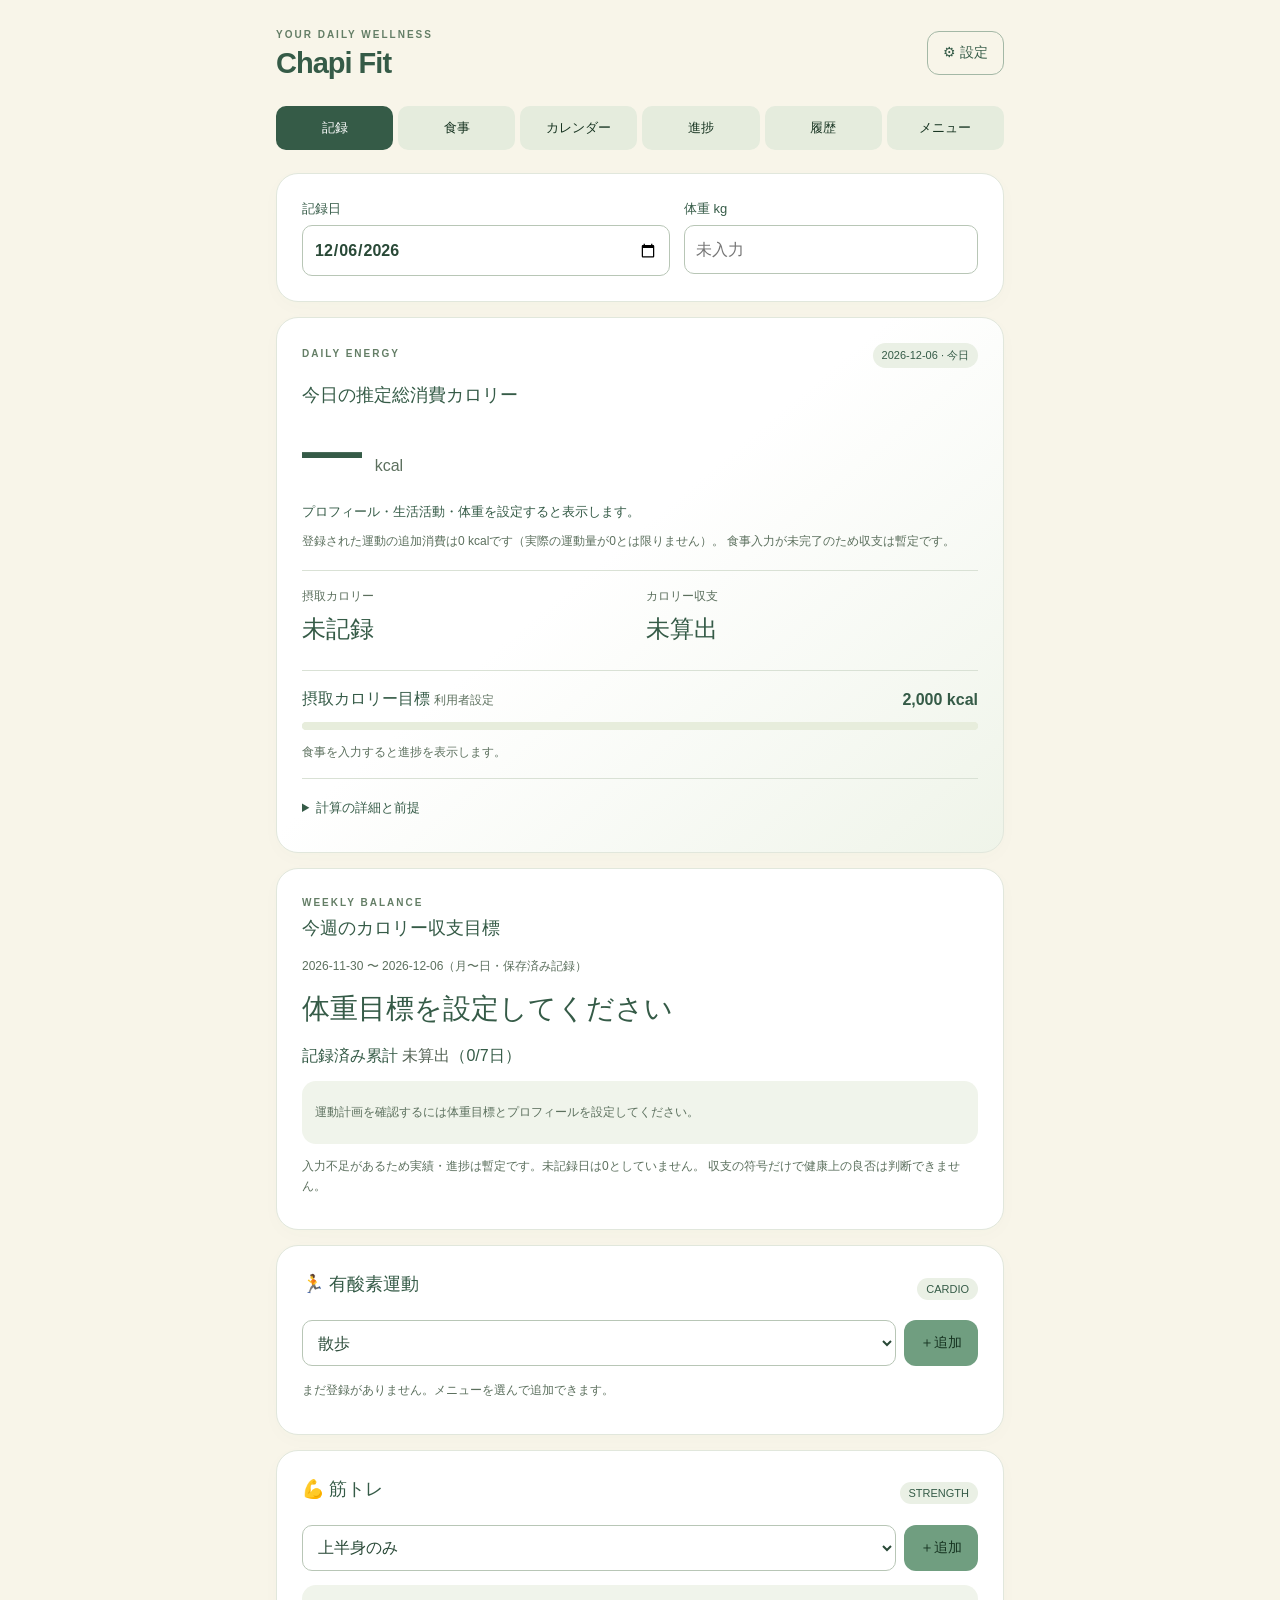
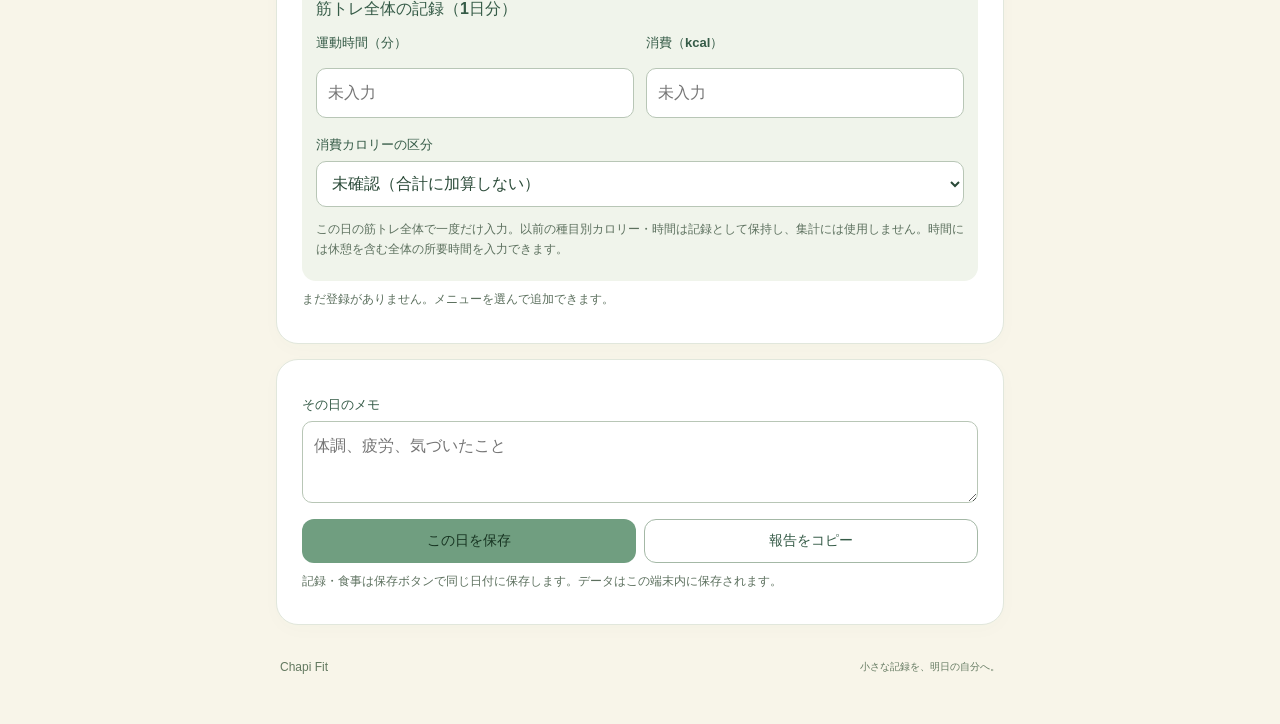
==== index.html @ 0d3985d5 "Add files via upload" ====
<!doctype html>
<html lang="ja"><head><meta charset="utf-8"><meta name="viewport" content="width=device-width,initial-scale=1,viewport-fit=cover"><meta name="theme-color" content="#F8F5E9"><meta name="apple-mobile-web-app-capable" content="yes"><meta name="apple-mobile-web-app-title" content="Chapi Fit"><meta name="apple-mobile-web-app-status-bar-style" content="default"><meta name="description" content="運動、食事、体重をひとつに。毎日の記録をやさしく続ける Chapi Fit。"><title>Chapi Fit</title><link rel="apple-touch-icon" sizes="180x180" href="./apple-touch-icon.png?v=3.3"><link rel="icon" type="image/png" sizes="32x32" href="./favicon-32.png?v=3.3"><link rel="manifest" href="./manifest.webmanifest"><link rel="stylesheet" href="./styles.css?v=3.3"><script defer src="./core.js?v=3.3"></script><script defer src="./app.js?v=3.3"></script></head>
<body><div class="app"><header><div><p class="eyebrow">YOUR DAILY WELLNESS</p><h1>Chapi Fit</h1></div><button id="openSettings" class="outline">⚙ 設定</button></header>
<nav aria-label="メインナビ"><button data-tab="record" class="active">記録</button><button data-tab="food">食事</button><button data-tab="calendar">カレンダー</button><button data-tab="progress">進捗</button><button data-tab="history">履歴</button><button data-tab="templates">メニュー</button></nav>
<div id="notice" role="status" aria-live="polite"></div><div id="fatal" class="warning hidden"></div><div id="rollover" class="warning hidden"></div>
<main>
<section id="record" class="page">
<div class="card date-card"><label>記録日<input id="recordDate" type="date"></label><label>体重 <span>kg</span><input id="weight" type="number" inputmode="decimal" min="1" max="500" step="0.1" placeholder="未入力"></label></div>
<div class="card hero"><div class="row"><p class="eyebrow">DAILY ENERGY</p><span id="energyDate" class="badge"></span></div><h2 id="energyHeading">今日の推定総消費カロリー</h2><div class="hero-value" id="totalEnergy">— <small>kcal</small></div><p id="energyBreakdown" class="breakdown"></p><p id="energyCaution" class="hint"></p><div class="two energy-pair"><div><span class="label">摂取カロリー</span><strong id="intakeValue">—</strong></div><div><span class="label">カロリー収支</span><strong id="balanceValue">—</strong></div></div><div class="row"><span>摂取カロリー目標 <small>利用者設定</small></span><b id="dailyTarget"></b></div><progress id="dailyProgress" max="100" value="0"></progress><p id="dailyRemaining" class="hint"></p><details><summary>計算の詳細と前提</summary><div id="energyDetails"></div><p class="hint">BMR：Mifflin–St Jeor式。10×体重kg＋6.25×身長cm−5×年齢＋性別係数（男性5／女性−161）。通常生活＝BMR×生活活動係数。運動の総消費入力は「総消費−BMR×運動時間（分）÷1,440」で正味消費へ換算し、0未満は0とします。正味入力はそのまま加算。いずれも推定で、体組成や日々の活動で誤差があります。</p><p class="hint">過去日の消費・収支は現在のプロフィール／生活係数で再評価します。過去の入力記録そのものは変更しません。</p></details></div>

<div class="card" id="weeklyCard"><p class="eyebrow">WEEKLY BALANCE</p><h2 id="weekHeading">今週のカロリー収支目標</h2><p id="weekDates" class="hint"></p><div id="weekTarget" class="big"></div><div id="weekSummary"></div><p id="weekDaily" class="hint"></p><div id="weekExercisePlan" class="soft"></div><p id="weekWarning" class="hint"></p></div>
<div class="card"><div class="section-head"><h2>🏃 有酸素運動</h2><span class="badge">CARDIO</span></div><div class="add-row"><label class="sr-only" for="cardioPicker">有酸素メニュー</label><select id="cardioPicker"></select><button id="addCardioSession">＋追加</button></div><div id="cardioSessions"></div></div>
<div class="card"><div class="section-head"><h2>💪 筋トレ</h2><span class="badge">STRENGTH</span></div><div class="add-row"><label class="sr-only" for="strengthPicker">筋トレメニュー</label><select id="strengthPicker"></select><button id="addStrengthSession">＋追加</button></div><div class="strength-total"><h3>筋トレ全体の記録（1日分）</h3><div class="two strength-total-fields"><label>運動時間（分）<input id="strengthTotalMinutes" type="number" inputmode="decimal" min="0" step="0.1" placeholder="未入力"></label><label>消費（kcal）<input id="strengthTotalKcal" type="number" inputmode="decimal" min="0" step="1" placeholder="未入力"></label></div><label>消費カロリーの区分<select id="strengthTotalType"><option value="unknown">未確認（合計に加算しない）</option><option value="net">正味消費（安静時分を含まない）</option><option value="gross">総消費（安静時分を含む）</option></select></label><p class="hint">この日の筋トレ全体で一度だけ入力。以前の種目別カロリー・時間は記録として保持し、集計には使用しません。時間には休憩を含む全体の所要時間を入力できます。</p></div><div id="strengthSessions"></div></div>
<div class="card"><label>その日のメモ<textarea id="daynote" placeholder="体調、疲労、気づいたこと"></textarea></label><div class="actions"><button id="saveDay">この日を保存</button><button id="copyDay" class="outline">報告をコピー</button></div><p class="hint">記録・食事は保存ボタンで同じ日付に保存します。データはこの端末内に保存されます。</p></div></section>
<section id="food" class="page hidden"><div class="card"><p class="eyebrow">DAILY NUTRITION</p><div class="row"><h2>食事の記録</h2><span id="foodDate" class="badge"></span></div><div id="foodSummary" class="two"></div><p class="hint">食事の実績は入力値を合計します。PFCから実績カロリーを逆算しません。空欄は未記録、0は入力済みとして扱います。</p></div><div class="card"><div id="foodInputs"></div><label class="check"><input id="foodComplete" type="checkbox">この日の食事入力が完了した</label><p class="hint">食べなかった食事は0 kcal、まだ記録していない食事は空欄にしてください。</p><div class="actions"><button id="saveFood">この日を保存</button><button id="copyFood" class="outline">食事報告をコピー</button></div></div></section>
<section id="calendar" class="page hidden"><div class="card"><div class="row"><button id="prevMonth" class="outline" aria-label="前の月">‹</button><h2 id="calendarMonth"></h2><button id="nextMonth" class="outline" aria-label="次の月">›</button></div><div id="calendarGrid" class="calendar"></div><p class="hint"><span class="negative">緑：カロリー収支がマイナス（消費超過）</span><br><span class="positive">赤：カロリー収支がプラス（摂取超過）</span><br>±0：中立 ／ —：未算出 ／ *：暫定<br>💪 筋トレ　🏃 有酸素　🍽️ 食事登録済み</p></div><div class="card" id="calendarDetail"><h2>日付を選ぶと詳細を表示します</h2></div></section>
<section id="progress" class="page hidden"><div class="card"><p class="eyebrow">YOUR PROGRESS</p><h2>進捗グラフ</h2><div class="segmented"><button id="weightGraphTab" class="active">体重推移</button><button id="balanceGraphTab">カロリー収支</button></div><div id="weightGraphControls" class="row wrap"><label>期間<select id="graphPeriod"><option value="1">1か月</option><option value="3">3か月</option><option value="6">6か月</option><option value="12">12か月</option><option value="all">全期間</option></select></label><label class="check"><input id="showAverage" type="checkbox" checked>7日移動平均</label></div><div id="balanceGraphControls" class="row hidden"><button id="prevWeek" class="outline">前週</button><span id="graphWeekLabel"></span><button id="nextWeek" class="outline">翌週</button></div><div id="graph" class="chart"></div><div id="graphDetail" class="hint" aria-live="polite">点や棒をタップすると詳細が表示されます。</div><p id="graphNote" class="hint"></p></div><div class="card"><h2>月間の体重目標</h2><div id="monthlyGoals"></div></div></section>
<section id="history" class="page hidden"><div class="card"><h2>記録の履歴</h2><div id="historyList"></div></div></section>
<section id="templates" class="page hidden"><div class="card"><h2>メニュー編集</h2><p class="hint">テンプレートの変更は次回追加する運動に反映します。過去の実績は変わりません。</p><div id="templateList"></div><button id="newTemplate">＋新しいメニュー</button></div><div id="templateEditor" class="card hidden"><h2>メニューを編集</h2><label>メニュー名<input id="templateName"></label><div id="templateItems"></div><div class="actions"><button id="newStrengthItem" class="outline">＋筋トレ</button><button id="newCardioItem" class="outline">＋有酸素</button></div><div class="actions"><button id="saveTemplate">メニューを保存</button><button id="cancelTemplate" class="outline">キャンセル</button></div></div></section>
<section id="settings" class="page hidden"><div class="card" data-settings="profile"><p class="eyebrow">PERSONAL SETTINGS</p><h2>プロフィール</h2><div class="two"><label>身長（cm）<input id="profileHeight" type="number" inputmode="decimal" min="80" max="250" step="0.1"></label><label>生年月日<input id="profileBirth" type="date"></label></div><label>計算式の性別区分<select id="profileSex"><option value="">選択してください</option><option value="male">男性</option><option value="female">女性</option></select></label><label class="check"><input id="specialCondition" type="checkbox">妊娠・授乳中、治療中などで個別の栄養管理が必要</label><p class="hint">自動提案は一般的な成人向けです。18歳未満には代謝・食事目標の自動計算を行いません。個別管理が必要な場合は専門家と設定してください。</p><h3>通常生活の活動レベル</h3><p class="hint">アプリに個別登録する運動を除いた普段の活動量で選んでください。歩数・時間は選択のための参考例で、厳密な基準ではありません。</p><div id="activityChoices"></div><p id="activityMigration" class="warning hidden">旧版の活動係数には運動を含む可能性があります。生活活動レベルを選び直して保存してください。旧設定値は保持しています。</p><button id="saveProfile">プロフィールを保存</button></div>
<div class="card" data-settings="goal"><h2>体重目標と期間</h2><div class="two"><label>開始体重（kg）<input id="goalCurrent" type="number" inputmode="decimal" min="1" max="500" step="0.1"></label><label>目標体重（kg）<input id="goalTarget" type="number" inputmode="decimal" min="1" max="500" step="0.1"></label></div><label>期間（1〜60か月）</label><div class="row"><button id="monthsMinus" class="outline" aria-label="1か月減らす">−</button><input id="goalMonths" type="number" min="1" max="60" step="1" value="12" aria-label="期間（月）"><span>か月</span><button id="monthsPlus" class="outline" aria-label="1か月増やす">＋</button></div><input id="goalMonthsRange" type="range" min="1" max="60" step="1" value="12" aria-label="期間スライダー"><div class="exercise-goal-settings"><h3>週間運動目標と食事の調整</h3><label>週間運動消費カロリー目標（正味・kcal / 週）<input id="goalExerciseWeekly" type="number" inputmode="numeric" min="0" max="10000" step="50" value="0"></label><input id="goalExerciseRange" type="range" min="0" max="5000" step="50" value="0" aria-label="週間運動消費カロリー目標スライダー"><p class="hint">運動は週間目標で管理し、日割り目安も小さく表示します。消費量の推定誤差を考慮し、食事目標への反映は運動計画の70％に抑えます。計画値を実際の運動記録として加算することはありません。</p></div><div id="goalPreview" class="soft"></div><p class="hint">体重1 kg＝約7,700 kcalの単純換算です。長期の代謝変化や水分変動は反映せず、実際の変化とは一致しません。目標は今日から適用し、過去の目標履歴を残します。</p><button id="saveGoal">体重目標を保存</button><button id="useGoalCalories" class="outline">参考カロリーを食事目標へ反映</button><p class="hint">食事目標は自動で上書きしません。反映後も「食事目標を保存」が必要です。</p></div>
<div class="card" data-settings="targets"><h2>食事目標・PFC配分</h2><label>目的別の初期提案<select id="purpose"><option value="maintain">健康維持</option><option value="loss">減量重視</option><option value="retain">筋肉維持＋減量</option><option value="gain">筋肉増量</option><option value="custom">カスタム</option></select></label><button id="suggestTargets" class="outline">おすすめ値を確認</button><div id="suggestionBox" class="soft hidden"></div><label>摂取カロリー目標（kcal / 日）<input id="targetKcal" type="number" inputmode="decimal" min="1" max="10000" step="1"></label><div class="row wrap"><label>入力・表示単位<select id="macroMode"><option value="g">g</option><option value="percent">%</option></select></label><button id="unlockAll" class="outline">鍵をすべて解除</button></div><div id="macroControls"></div><p id="macroMessage" class="warning hidden" role="status"></p><p id="macroSummary" class="hint"></p><button id="saveTargets">食事目標を保存</button><details><summary>提案ロジックと計算の前提</summary><p class="hint">P=4 kcal/g、F=9 kcal/g、C=4 kcal/gで目標だけを配分します。鍵はg値を固定し、残りの栄養素だけで調整します。表示丸め前の値を保存します。</p><p class="hint">初期提案は通常生活消費を基準に、維持100%／減量85%／筋肉維持＋減量90%／増量105%。自動提案の下限は1,500 kcal（万人の安全基準ではなく本アプリの保守的な制限）。記録した運動分は日々変わるため提案に固定加算しません。</p><p class="hint">Pは目的・直近28日の筋トレ記録に応じ参照体重×1.0〜1.8 g。参照体重は現在・目標体重を考慮しBMI 25相当を上限にします（アプリ独自の過大提案防止）。Fはエネルギー25%または参照体重×0.6 gの多い方、残りをCへ。減量を伴う低体重には自動提案しません。「理想比率」や医学的処方ではありません。</p><p class="hint"><a href="https://pubmed.ncbi.nlm.nih.gov/28642676/" target="_blank" rel="noopener">ISSN：運動者のたんぱく質</a> ／ <a href="https://www.canada.ca/en/health-canada/services/food-nutrition/healthy-eating/dietary-reference-intakes/tables/reference-values-macronutrients.html" target="_blank" rel="noopener">Health Canada：栄養素の参考範囲</a> ／ <a href="https://www.niddk.nih.gov/research-funding/at-niddk/labs-branches/laboratory-biological-modeling/integrative-physiology-section/research/body-weight-planner" target="_blank" rel="noopener">NIDDK：体重変化と動的モデル</a></p></details></div>
<div class="card"><h2>バックアップ・復元</h2><p class="hint">記録はこのブラウザ・端末に保存されます。端末変更やホーム画面アイコンの整理前に書き出してください。</p><div class="actions"><button id="exportBackup">バックアップ書き出し</button><button id="importBackup" class="outline">バックアップ復元</button></div><input id="importFile" class="hidden" type="file" accept="application/json,.json"><div class="actions"><button id="exportOriginal" class="outline">更新前コピー</button><button id="exportRestore" class="outline">復元前コピー</button><button id="exportDeleted" class="outline">削除前コピー</button></div><p class="hint">復元前にも現在データのコピーを端末内に確保します。復元は既存記録・メニュー・設定を置き換えるため、内容を確認して実行してください。</p><details><summary>ホーム画面・更新について</summary><p class="hint">二つのホーム画面アイコンがある場合は、それぞれの記録を確認・バックアップしてから不要なショートカットを整理してください。旧アイコンをアプリから遠隔削除することはできません。SafariのWebサイトデータは削除しないでください。</p><p class="hint">公開更新後は同じURLを開いて再読み込みしてください。オフライン中は前回読み込んだ画面を表示します。名前はChapi Fit、公開パスはこれまでと同じです。</p><a href="https://github.com/nekoforge-lab/chapi-training/upload/main" target="_blank" rel="noopener">GitHubのアップロード画面</a></details><p class="hint">Chapi Fit 3.0 · 2026-10-09</p></div></section>
</main><footer>Chapi Fit <span>小さな記録を、明日の自分へ。</span></footer></div><noscript>Chapi Fitの記録機能にはJavaScriptが必要です。</noscript></body></html>
---- styles.css ----
:root{font-family:-apple-system,BlinkMacSystemFont,'Hiragino Kaku Gothic ProN','Noto Sans JP',sans-serif;color:#355B47;background:#F8F5E9;font-synthesis:none;--green:#355B47;--sage:#709E80;--soft:#DCE9D4;--line:#d9e1d5;--muted:#5c705e;--pink:#F4C2C3}*{box-sizing:border-box}body{margin:0}button,input,select,textarea{font:inherit}button,input,select,textarea,progress{max-width:100%;min-width:0}button{background:var(--sage);color:#173421;border:1px solid transparent;border-radius:12px;min-height:44px;padding:10px 15px;font-size:14px;font-weight:650;cursor:pointer;touch-action:manipulation}button:hover{filter:brightness(.97)}button:disabled{opacity:.5;cursor:default}button.outline{background:transparent;border-color:#a4b8a6;color:var(--green)}button.danger{color:#963742;background:#fff0ee;border-color:#ebc8cb}.active{background:var(--green)!important;color:white!important}button:focus-visible,a:focus-visible,summary:focus-visible{outline:3px solid #ec91a3;outline-offset:3px}input,select,textarea{width:100%;border:1px solid #b8c6b6;border-radius:10px;background:#fff;color:#294937;padding:11px;min-height:46px;font-size:16px}input:focus,select:focus,textarea:focus{outline:2px solid #709e80;outline-offset:1px}input[type=date]{width:100%;min-width:0;appearance:none;-webkit-appearance:none}input[type=checkbox]{width:20px;min-height:20px;height:20px;flex:none;accent-color:var(--green)}input[type=range]{padding:0;border:0;min-height:38px;accent-color:var(--sage);background:transparent}textarea{min-height:82px;resize:vertical}label{display:block;font-size:13px;font-weight:600;line-height:1.6;margin:10px 0}label input,label select,label textarea{display:block;margin-top:5px}label span{font-weight:400}h1{font-size:29px;letter-spacing:-1px;margin:0}h2{font-size:18px;margin:0 0 14px;line-height:1.5}h3{font-size:16px;margin:12px 0 8px}p{line-height:1.7;margin:8px 0}a{color:#315b43}small,.hint{font-size:12px;color:var(--muted);line-height:1.7}.app{max-width:760px;margin:0 auto;padding:22px 16px max(30px,env(safe-area-inset-bottom))}header{display:flex;justify-content:space-between;align-items:center;margin:4px 0 18px;gap:10px}.eyebrow{font-size:10px;font-weight:750;letter-spacing:2px;color:#647e66;margin:0 0 4px}.badge{background:#eaf0e5;border-radius:20px;padding:5px 9px;font-size:11px;white-space:nowrap}nav{position:sticky;top:0;z-index:5;display:grid;grid-template-columns:repeat(3,minmax(0,1fr));gap:5px;background:#F8F5E9ee;backdrop-filter:blur(10px);padding:8px 0}nav button{font-size:13px;background:#e5ecdd;padding:9px 3px;border-radius:10px}#notice{position:fixed;bottom:20px;left:50%;transform:translateX(-50%);max-width:calc(100% - 24px);background:var(--green);color:#fff;border-radius:12px;padding:12px 18px;z-index:20;box-shadow:0 5px 25px #355b4722;white-space:normal;font-size:13px}#notice:empty{display:none}.card{background:#fff;border:1px solid #e1e7dc;border-radius:22px;padding:20px;margin:15px 0;box-shadow:0 5px 20px #355b4705}.hero{background:linear-gradient(140deg,#fff 45%,#eff4e9)}.hero h2{font-weight:550;margin-top:14px;margin-bottom:0}.hero-value{font-size:49px;font-weight:750;letter-spacing:-2px;line-height:1.4;font-variant-numeric:tabular-nums}.hero-value small{font-size:16px;letter-spacing:0;font-weight:400}.breakdown{font-size:13px}.row,.section-head{display:flex;align-items:center;justify-content:space-between;gap:10px}.row>*{min-width:0}.wrap{flex-wrap:wrap}.section-head h2{margin:0 0 8px}.two{display:grid;grid-template-columns:repeat(2,minmax(0,1fr));gap:12px}.three{display:grid;grid-template-columns:repeat(3,minmax(0,1fr));gap:8px}.date-card{display:grid;grid-template-columns:minmax(0,1.25fr) minmax(0,1fr);gap:14px}.date-card label{margin:0}.energy-pair{margin:18px 0;padding:17px 0;border-top:1px solid var(--line);border-bottom:1px solid var(--line)}.energy-pair>div{min-width:0}.label{font-size:12px;display:block;color:var(--muted)}.energy-pair strong{font-size:24px;display:block;margin:8px 0;overflow-wrap:anywhere}.big{font-size:28px;font-weight:700;line-height:1.5;margin:12px 0}.negative{color:#26734c}.positive{color:#af3b4b}.neutral{color:#536254}.warning{background:#fff2db;color:#79531f;border-radius:12px;padding:12px;font-size:13px;line-height:1.7}.soft{background:#f0f4eb;border-radius:14px;padding:13px;margin:12px 0}.actions{display:flex;flex-wrap:wrap;gap:8px;margin:16px 0 8px}.actions button{flex:1}.add-row{display:grid;grid-template-columns:minmax(0,1fr) auto;gap:8px;margin:14px 0}details{border-top:1px solid var(--line);margin-top:15px;padding-top:12px}summary{font-size:13px;font-weight:650;cursor:pointer;min-height:36px;padding:7px 0;line-height:1.5}.exercise{border-top:1px solid var(--line);padding:18px 0 8px}.exercise .row h3{margin:0}.annotation{font-size:12px;background:#eff4eb;padding:10px;border-radius:10px;white-space:pre-line}.set-head,.set-row{display:grid;grid-template-columns:22px minmax(0,1fr) minmax(0,1fr) minmax(0,.8fr) 35px;gap:6px;align-items:center;margin:8px 0}.set-head{font-size:11px;color:var(--muted)}.set-row input{padding:8px 4px;text-align:center}.set-row input[type=checkbox]{margin:auto}.set-row span{font-size:12px}.previous{background:#f4f6ef;padding:10px;border-radius:10px;font-size:13px}.energy-inputs{background:#f5f7f1;padding:12px;border-radius:12px;margin-top:12px}.energy-inputs h4{font-size:13px;margin:0 0 8px}.food-grid{display:grid;grid-template-columns:repeat(4,minmax(0,1fr));gap:6px}.food-grid input{padding:10px 4px;text-align:center}.meal{padding:12px 0;border-bottom:1px solid var(--line)}.food-stat{background:#f0f4ea;border-radius:15px;padding:13px}.food-stat strong{font-size:24px;display:block;margin:5px 0}.check{display:flex;align-items:center;gap:8px;font-weight:400}.check input{margin:0}progress{display:block;width:100%;height:8px;border:0;border-radius:8px;overflow:hidden;background:#e7eddc;accent-color:var(--sage);margin:12px 0}progress::-webkit-progress-bar{background:#e7eddc;border-radius:8px}progress::-webkit-progress-value{background:var(--sage);border-radius:8px}progress::-moz-progress-bar{background:var(--sage);border-radius:8px}.calendar{display:grid;grid-template-columns:repeat(7,minmax(0,1fr));gap:3px;margin-top:15px}.weekday{text-align:center;font-size:11px;padding:7px 0}.calendar button{padding:5px 0;min-height:76px;background:#f2f5ed;border-radius:9px;border:1px solid transparent;display:flex;flex-direction:column;justify-content:flex-start;align-items:center;gap:3px;font-size:14px;min-width:0}.calendar button.selected{border:2px solid var(--green)}.calendar button.today{background:#e0ead8}.calendar .day-energy{font-size:9px;font-weight:650;line-height:1.3;white-space:nowrap;letter-spacing:-.3px}.calendar .marks{font-size:11px;line-height:1.2;white-space:nowrap}.calendar .unit{font-size:8px;line-height:1}.calendar .day-num{font-size:14px}.list-entry{border-top:1px solid var(--line);padding:16px 0}.activity-option{border:1px solid var(--line);border-radius:12px;padding:12px;font-weight:400;cursor:pointer}.activity-option:has(input:checked){border-color:var(--sage);background:#edf3e7}.activity-option input{width:20px;height:20px;min-height:20px;display:inline-block;vertical-align:middle;margin:0 7px 0 0}.activity-option span{display:block;font-size:12px;color:var(--muted);margin-top:6px}.macro{border-top:1px solid var(--line);padding:12px 0}.macro .macro-number{max-width:140px}.segmented{display:flex;gap:6px;background:#edf2e7;border-radius:12px;padding:4px}.segmented button{flex:1;background:transparent}.chart{width:100%;margin:15px 0}.chart svg{display:block;width:100%;height:auto;overflow:visible}.chart text{font:20px -apple-system,sans-serif;fill:#51614f}.chart .hit{cursor:pointer}.chart .hit:focus{outline:none;stroke:#dc7690;stroke-width:3}.table-scroll{overflow:auto}table{width:100%;border-collapse:collapse;font-size:13px}th,td{text-align:left;padding:10px 6px;border-bottom:1px solid var(--line);white-space:nowrap}footer{font-size:12px;color:#637960;display:flex;justify-content:space-between;gap:8px;padding:20px 4px}footer span{font-size:10px}.hidden{display:none!important}.sr-only{position:absolute;width:1px;height:1px;overflow:hidden;clip:rect(0,0,0,0)}.template-item{border-top:1px solid var(--line);padding:14px 0}.button-small{padding:6px 10px;min-height:44px;font-size:12px}@media(min-width:600px){nav{grid-template-columns:repeat(6,minmax(0,1fr))}.card{padding:25px}.hero-value{font-size:60px}.calendar button{min-height:96px}.calendar .day-energy{font-size:12px}}@media(max-width:360px){.app{padding:14px 10px}.card{padding:15px}.hero-value{font-size:42px}.energy-pair strong{font-size:21px}.date-card{grid-template-columns:minmax(0,1.2fr) minmax(0,1fr);gap:8px}input[type=date]{font-size:14px}.calendar .day-energy{font-size:8px}.food-grid{gap:4px}.set-row{gap:4px}}

.strength-total{background:#f0f4eb;border-radius:14px;padding:14px;margin:14px 0 8px}.strength-total h3{margin:0 0 8px}.strength-total label{margin:5px 0 12px}

/* v3.3: equal-height strength summary fields */
.strength-total-fields{align-items:end}
.strength-total-fields>label{display:flex;flex-direction:column;justify-content:flex-end;min-width:0;min-height:85px;margin:5px 0 12px}
.strength-total-fields>label>input{margin-top:auto;width:100%;box-sizing:border-box;min-height:45px}
.exercise-goal-settings{border:1px solid #dce9d4;border-radius:12px;padding:12px;margin:14px 0;background:#f6f9f2}
.exercise-goal-settings h3{margin:0 0 8px}
.exercise-goal-settings input[type=range]{width:100%}
#weekExercisePlan{margin-top:12px}
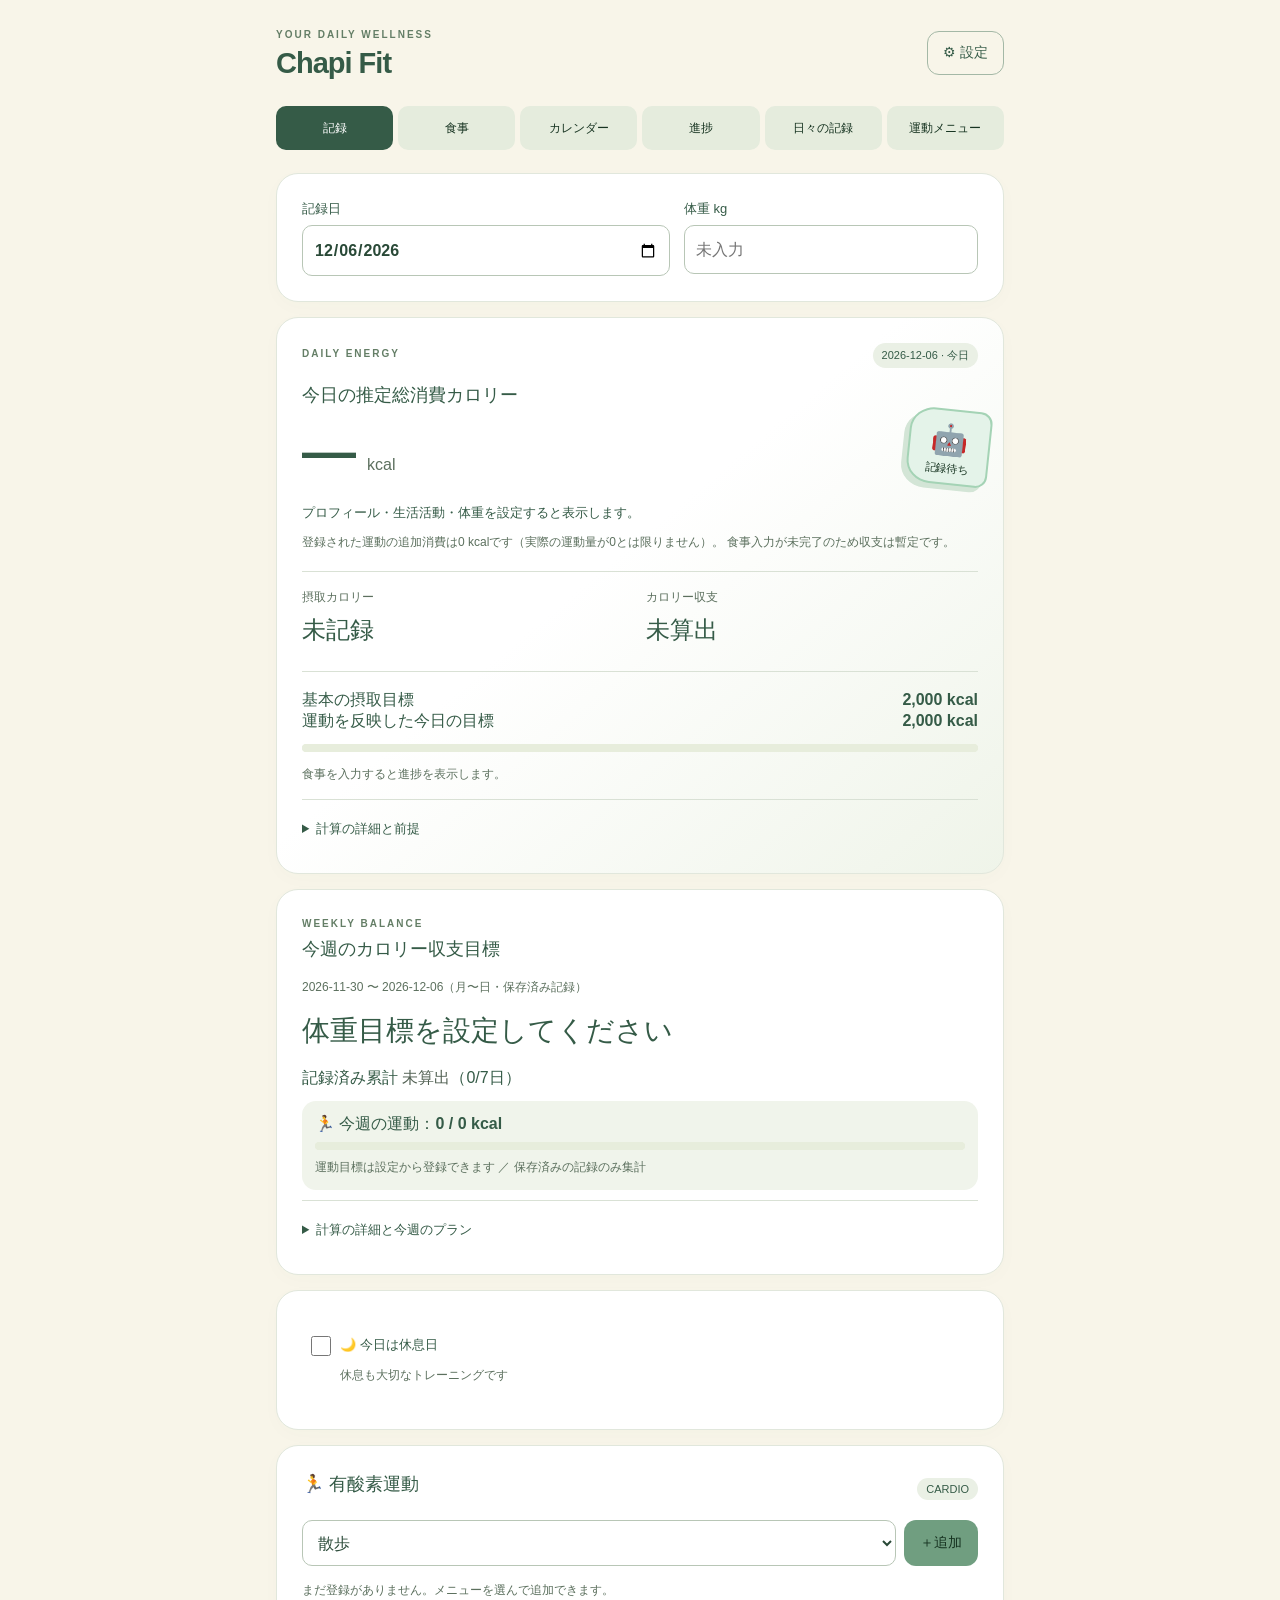
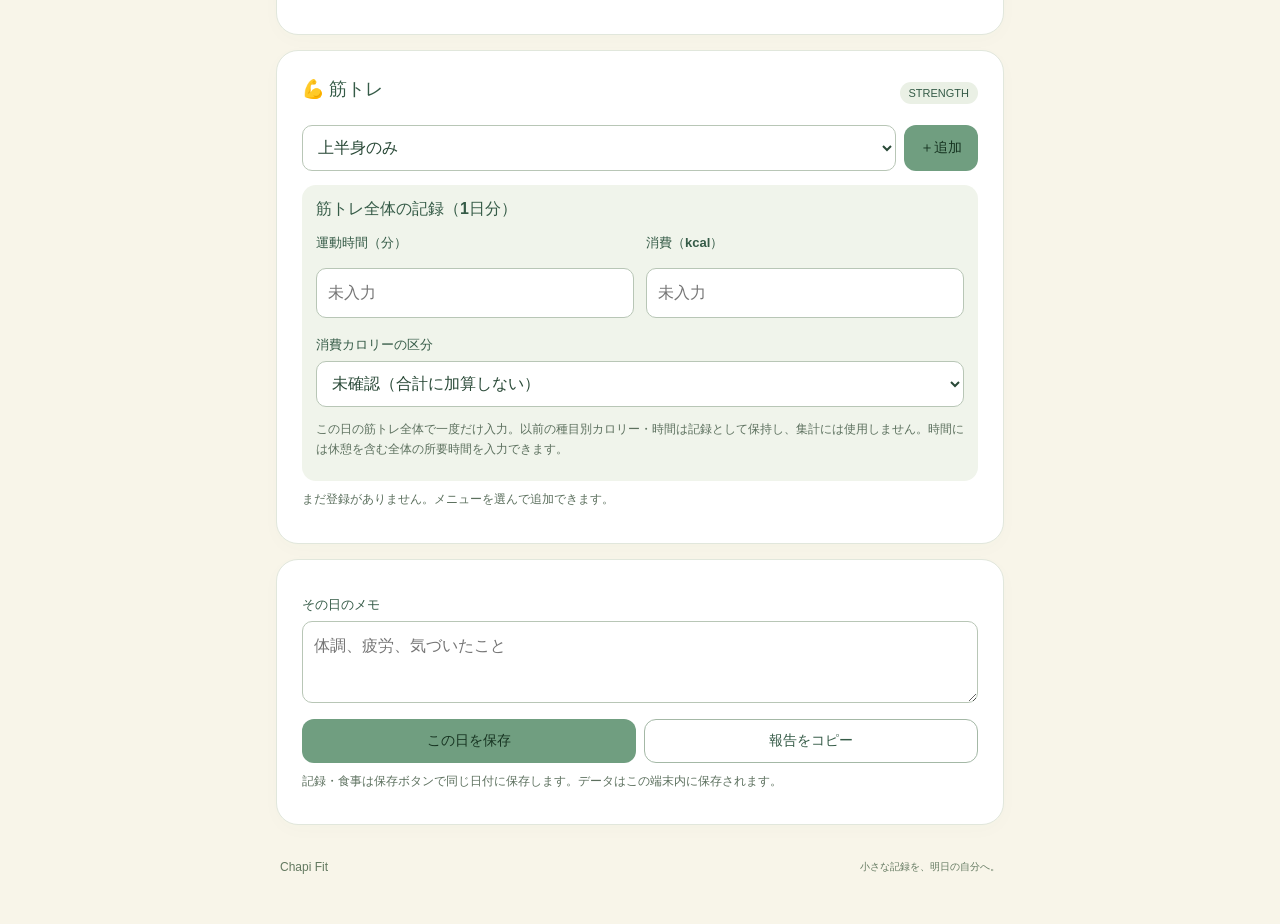
==== commit 76ff38bb: "Chapi Fit v3.4 UI update" ====
--- a/index.html
+++ b/index.html
@@ -1,22 +1,22 @@
 <!doctype html>
-<html lang="ja"><head><meta charset="utf-8"><meta name="viewport" content="width=device-width,initial-scale=1,viewport-fit=cover"><meta name="theme-color" content="#F8F5E9"><meta name="apple-mobile-web-app-capable" content="yes"><meta name="apple-mobile-web-app-title" content="Chapi Fit"><meta name="apple-mobile-web-app-status-bar-style" content="default"><meta name="description" content="運動、食事、体重をひとつに。毎日の記録をやさしく続ける Chapi Fit。"><title>Chapi Fit</title><link rel="apple-touch-icon" sizes="180x180" href="./apple-touch-icon.png?v=3.3"><link rel="icon" type="image/png" sizes="32x32" href="./favicon-32.png?v=3.3"><link rel="manifest" href="./manifest.webmanifest"><link rel="stylesheet" href="./styles.css?v=3.3"><script defer src="./core.js?v=3.3"></script><script defer src="./app.js?v=3.3"></script></head>
+<html lang="ja"><head><meta charset="utf-8"><meta name="viewport" content="width=device-width,initial-scale=1,viewport-fit=cover"><meta name="theme-color" content="#F8F5E9"><meta name="apple-mobile-web-app-capable" content="yes"><meta name="apple-mobile-web-app-title" content="Chapi Fit"><meta name="apple-mobile-web-app-status-bar-style" content="default"><meta name="description" content="運動、食事、体重をひとつに。毎日の記録をやさしく続ける Chapi Fit。"><title>Chapi Fit</title><link rel="apple-touch-icon" sizes="180x180" href="./apple-touch-icon.png?v=3.4"><link rel="icon" type="image/png" sizes="32x32" href="./favicon-32.png?v=3.4"><link rel="manifest" href="./manifest.webmanifest"><link rel="stylesheet" href="./styles.css?v=3.4"><script defer src="./core.js?v=3.4"></script><script defer src="./app.js?v=3.4"></script></head>
 <body><div class="app"><header><div><p class="eyebrow">YOUR DAILY WELLNESS</p><h1>Chapi Fit</h1></div><button id="openSettings" class="outline">⚙ 設定</button></header>
-<nav aria-label="メインナビ"><button data-tab="record" class="active">記録</button><button data-tab="food">食事</button><button data-tab="calendar">カレンダー</button><button data-tab="progress">進捗</button><button data-tab="history">履歴</button><button data-tab="templates">メニュー</button></nav>
+<nav aria-label="メインナビ"><button data-tab="record" class="active">記録</button><button data-tab="food">食事</button><button data-tab="calendar">カレンダー</button><button data-tab="progress">進捗</button><button data-tab="history">日々の記録</button><button data-tab="templates">運動メニュー</button></nav>
 <div id="notice" role="status" aria-live="polite"></div><div id="fatal" class="warning hidden"></div><div id="rollover" class="warning hidden"></div>
 <main>
 <section id="record" class="page">
 <div class="card date-card"><label>記録日<input id="recordDate" type="date"></label><label>体重 <span>kg</span><input id="weight" type="number" inputmode="decimal" min="1" max="500" step="0.1" placeholder="未入力"></label></div>
-<div class="card hero"><div class="row"><p class="eyebrow">DAILY ENERGY</p><span id="energyDate" class="badge"></span></div><h2 id="energyHeading">今日の推定総消費カロリー</h2><div class="hero-value" id="totalEnergy">— <small>kcal</small></div><p id="energyBreakdown" class="breakdown"></p><p id="energyCaution" class="hint"></p><div class="two energy-pair"><div><span class="label">摂取カロリー</span><strong id="intakeValue">—</strong></div><div><span class="label">カロリー収支</span><strong id="balanceValue">—</strong></div></div><div class="row"><span>摂取カロリー目標 <small>利用者設定</small></span><b id="dailyTarget"></b></div><progress id="dailyProgress" max="100" value="0"></progress><p id="dailyRemaining" class="hint"></p><details><summary>計算の詳細と前提</summary><div id="energyDetails"></div><p class="hint">BMR：Mifflin–St Jeor式。10×体重kg＋6.25×身長cm−5×年齢＋性別係数（男性5／女性−161）。通常生活＝BMR×生活活動係数。運動の総消費入力は「総消費−BMR×運動時間（分）÷1,440」で正味消費へ換算し、0未満は0とします。正味入力はそのまま加算。いずれも推定で、体組成や日々の活動で誤差があります。</p><p class="hint">過去日の消費・収支は現在のプロフィール／生活係数で再評価します。過去の入力記録そのものは変更しません。</p></details></div>
+<div class="card hero"><div class="row"><p class="eyebrow">DAILY ENERGY</p><span id="energyDate" class="badge"></span></div><h2 id="energyHeading">今日の推定総消費カロリー</h2><div class="mascot-stage"><div class="hero-value" id="totalEnergy">— <small>kcal</small></div><button id="mascot" class="mascot" type="button" aria-label="生成くんの今日のコメント" title="生成くんのコメントを見る"><span id="mascotFace">🤖</span><span id="mascotGrade">記録待ち</span></button></div><p id="mascotMessage" class="mascot-message hidden" role="status"></p><p id="energyBreakdown" class="breakdown"></p><p id="energyCaution" class="hint"></p><div class="two energy-pair"><div><span class="label">摂取カロリー</span><strong id="intakeValue">—</strong></div><div><span class="label">カロリー収支</span><strong id="balanceValue">—</strong></div></div><div class="row"><span>基本の摂取目標</span><b id="baseDailyTarget"></b></div><div class="row"><span>運動を反映した今日の目標</span><b id="dailyTarget"></b></div><progress id="dailyProgress" max="100" value="0"></progress><p id="dailyRemaining" class="hint"></p><details><summary>計算の詳細と前提</summary><div id="energyDetails"></div><p class="hint">BMR：Mifflin–St Jeor式。10×体重kg＋6.25×身長cm−5×年齢＋性別係数（男性5／女性−161）。通常生活＝BMR×生活活動係数。運動の総消費入力は「総消費−BMR×運動時間（分）÷1,440」で正味消費へ換算し、0未満は0とします。正味入力はそのまま加算。いずれも推定で、体組成や日々の活動で誤差があります。</p><p class="hint">過去日の消費・収支は現在のプロフィール／生活係数で再評価します。過去の入力記録そのものは変更しません。</p></details></div>
 
-<div class="card" id="weeklyCard"><p class="eyebrow">WEEKLY BALANCE</p><h2 id="weekHeading">今週のカロリー収支目標</h2><p id="weekDates" class="hint"></p><div id="weekTarget" class="big"></div><div id="weekSummary"></div><p id="weekDaily" class="hint"></p><div id="weekExercisePlan" class="soft"></div><p id="weekWarning" class="hint"></p></div>
-<div class="card"><div class="section-head"><h2>🏃 有酸素運動</h2><span class="badge">CARDIO</span></div><div class="add-row"><label class="sr-only" for="cardioPicker">有酸素メニュー</label><select id="cardioPicker"></select><button id="addCardioSession">＋追加</button></div><div id="cardioSessions"></div></div>
+<div class="card" id="weeklyCard"><p class="eyebrow">WEEKLY BALANCE</p><h2 id="weekHeading">今週のカロリー収支目標</h2><p id="weekDates" class="hint"></p><div id="weekTarget" class="big"></div><div id="weekSummary"></div><div id="weeklyExerciseSummary" class="soft"></div><details><summary>計算の詳細と今週のプラン</summary><p id="weekDaily" class="hint"></p><div id="weekExercisePlan" class="soft"></div><p id="weekWarning" class="hint"></p></details></div>
+<div class="card"><label class="check rest-toggle"><input type="checkbox" id="restDay">🌙 今日は休息日 <small>休息も大切なトレーニングです</small></label></div><div class="card"><div class="section-head"><h2>🏃 有酸素運動</h2><span class="badge">CARDIO</span></div><div class="add-row"><label class="sr-only" for="cardioPicker">有酸素メニュー</label><select id="cardioPicker"></select><button id="addCardioSession">＋追加</button></div><div id="cardioSessions"></div></div>
 <div class="card"><div class="section-head"><h2>💪 筋トレ</h2><span class="badge">STRENGTH</span></div><div class="add-row"><label class="sr-only" for="strengthPicker">筋トレメニュー</label><select id="strengthPicker"></select><button id="addStrengthSession">＋追加</button></div><div class="strength-total"><h3>筋トレ全体の記録（1日分）</h3><div class="two strength-total-fields"><label>運動時間（分）<input id="strengthTotalMinutes" type="number" inputmode="decimal" min="0" step="0.1" placeholder="未入力"></label><label>消費（kcal）<input id="strengthTotalKcal" type="number" inputmode="decimal" min="0" step="1" placeholder="未入力"></label></div><label>消費カロリーの区分<select id="strengthTotalType"><option value="unknown">未確認（合計に加算しない）</option><option value="net">正味消費（安静時分を含まない）</option><option value="gross">総消費（安静時分を含む）</option></select></label><p class="hint">この日の筋トレ全体で一度だけ入力。以前の種目別カロリー・時間は記録として保持し、集計には使用しません。時間には休憩を含む全体の所要時間を入力できます。</p></div><div id="strengthSessions"></div></div>
 <div class="card"><label>その日のメモ<textarea id="daynote" placeholder="体調、疲労、気づいたこと"></textarea></label><div class="actions"><button id="saveDay">この日を保存</button><button id="copyDay" class="outline">報告をコピー</button></div><p class="hint">記録・食事は保存ボタンで同じ日付に保存します。データはこの端末内に保存されます。</p></div></section>
 <section id="food" class="page hidden"><div class="card"><p class="eyebrow">DAILY NUTRITION</p><div class="row"><h2>食事の記録</h2><span id="foodDate" class="badge"></span></div><div id="foodSummary" class="two"></div><p class="hint">食事の実績は入力値を合計します。PFCから実績カロリーを逆算しません。空欄は未記録、0は入力済みとして扱います。</p></div><div class="card"><div id="foodInputs"></div><label class="check"><input id="foodComplete" type="checkbox">この日の食事入力が完了した</label><p class="hint">食べなかった食事は0 kcal、まだ記録していない食事は空欄にしてください。</p><div class="actions"><button id="saveFood">この日を保存</button><button id="copyFood" class="outline">食事報告をコピー</button></div></div></section>
-<section id="calendar" class="page hidden"><div class="card"><div class="row"><button id="prevMonth" class="outline" aria-label="前の月">‹</button><h2 id="calendarMonth"></h2><button id="nextMonth" class="outline" aria-label="次の月">›</button></div><div id="calendarGrid" class="calendar"></div><p class="hint"><span class="negative">緑：カロリー収支がマイナス（消費超過）</span><br><span class="positive">赤：カロリー収支がプラス（摂取超過）</span><br>±0：中立 ／ —：未算出 ／ *：暫定<br>💪 筋トレ　🏃 有酸素　🍽️ 食事登録済み</p></div><div class="card" id="calendarDetail"><h2>日付を選ぶと詳細を表示します</h2></div></section>
+<section id="calendar" class="page hidden"><div class="card"><div class="row"><button id="prevMonth" class="outline" aria-label="前の月">‹</button><h2 id="calendarMonth"></h2><button id="nextMonth" class="outline" aria-label="次の月">›</button></div><div id="calendarGrid" class="calendar"></div><p class="hint"><span class="negative">青：カロリー収支がマイナス（消費超過）</span><br><span class="positive">赤：カロリー収支がプラス（摂取超過）</span><br>±0：中立 ／ —：未算出 ／ *：暫定<br>💪 筋トレ　🏃 有酸素　🍽️ 食事登録済み</p></div><div class="card" id="calendarDetail"><h2>日付を選ぶと詳細を表示します</h2></div></section>
 <section id="progress" class="page hidden"><div class="card"><p class="eyebrow">YOUR PROGRESS</p><h2>進捗グラフ</h2><div class="segmented"><button id="weightGraphTab" class="active">体重推移</button><button id="balanceGraphTab">カロリー収支</button></div><div id="weightGraphControls" class="row wrap"><label>期間<select id="graphPeriod"><option value="1">1か月</option><option value="3">3か月</option><option value="6">6か月</option><option value="12">12か月</option><option value="all">全期間</option></select></label><label class="check"><input id="showAverage" type="checkbox" checked>7日移動平均</label></div><div id="balanceGraphControls" class="row hidden"><button id="prevWeek" class="outline">前週</button><span id="graphWeekLabel"></span><button id="nextWeek" class="outline">翌週</button></div><div id="graph" class="chart"></div><div id="graphDetail" class="hint" aria-live="polite">点や棒をタップすると詳細が表示されます。</div><p id="graphNote" class="hint"></p></div><div class="card"><h2>月間の体重目標</h2><div id="monthlyGoals"></div></div></section>
-<section id="history" class="page hidden"><div class="card"><h2>記録の履歴</h2><div id="historyList"></div></div></section>
-<section id="templates" class="page hidden"><div class="card"><h2>メニュー編集</h2><p class="hint">テンプレートの変更は次回追加する運動に反映します。過去の実績は変わりません。</p><div id="templateList"></div><button id="newTemplate">＋新しいメニュー</button></div><div id="templateEditor" class="card hidden"><h2>メニューを編集</h2><label>メニュー名<input id="templateName"></label><div id="templateItems"></div><div class="actions"><button id="newStrengthItem" class="outline">＋筋トレ</button><button id="newCardioItem" class="outline">＋有酸素</button></div><div class="actions"><button id="saveTemplate">メニューを保存</button><button id="cancelTemplate" class="outline">キャンセル</button></div></div></section>
+<section id="history" class="page hidden"><div class="card"><h2>日々の記録</h2><p class="hint">日付をタップすると食事・PFC・運動の詳細を確認できます。</p><div id="historyList"></div></div></section>
+<section id="templates" class="page hidden"><div class="card"><h2>運動メニューの登録・編集</h2><p class="hint">よく行う筋トレや有酸素運動をセットにして登録できます。登録したメニューは「記録」画面から呼び出せます。メニューを変更しても、過去に保存した運動記録は変わりません。</p></div><div class="card"><h2>登録済みの運動メニュー</h2><button id="newTemplate">＋ 新しい運動メニューを作成</button><div id="templateList"></div></div><div id="templateEditor" class="card hidden"><h2>メニューを編集</h2><label>メニュー名<input id="templateName"></label><div id="templateItems"></div><div class="actions"><button id="newStrengthItem" class="outline">＋筋トレ</button><button id="newCardioItem" class="outline">＋有酸素</button></div><div class="actions"><button id="saveTemplate">メニューを保存</button><button id="cancelTemplate" class="outline">キャンセル</button></div></div></section>
 <section id="settings" class="page hidden"><div class="card" data-settings="profile"><p class="eyebrow">PERSONAL SETTINGS</p><h2>プロフィール</h2><div class="two"><label>身長（cm）<input id="profileHeight" type="number" inputmode="decimal" min="80" max="250" step="0.1"></label><label>生年月日<input id="profileBirth" type="date"></label></div><label>計算式の性別区分<select id="profileSex"><option value="">選択してください</option><option value="male">男性</option><option value="female">女性</option></select></label><label class="check"><input id="specialCondition" type="checkbox">妊娠・授乳中、治療中などで個別の栄養管理が必要</label><p class="hint">自動提案は一般的な成人向けです。18歳未満には代謝・食事目標の自動計算を行いません。個別管理が必要な場合は専門家と設定してください。</p><h3>通常生活の活動レベル</h3><p class="hint">アプリに個別登録する運動を除いた普段の活動量で選んでください。歩数・時間は選択のための参考例で、厳密な基準ではありません。</p><div id="activityChoices"></div><p id="activityMigration" class="warning hidden">旧版の活動係数には運動を含む可能性があります。生活活動レベルを選び直して保存してください。旧設定値は保持しています。</p><button id="saveProfile">プロフィールを保存</button></div>
 <div class="card" data-settings="goal"><h2>体重目標と期間</h2><div class="two"><label>開始体重（kg）<input id="goalCurrent" type="number" inputmode="decimal" min="1" max="500" step="0.1"></label><label>目標体重（kg）<input id="goalTarget" type="number" inputmode="decimal" min="1" max="500" step="0.1"></label></div><label>期間（1〜60か月）</label><div class="row"><button id="monthsMinus" class="outline" aria-label="1か月減らす">−</button><input id="goalMonths" type="number" min="1" max="60" step="1" value="12" aria-label="期間（月）"><span>か月</span><button id="monthsPlus" class="outline" aria-label="1か月増やす">＋</button></div><input id="goalMonthsRange" type="range" min="1" max="60" step="1" value="12" aria-label="期間スライダー"><div class="exercise-goal-settings"><h3>週間運動目標と食事の調整</h3><label>週間運動消費カロリー目標（正味・kcal / 週）<input id="goalExerciseWeekly" type="number" inputmode="numeric" min="0" max="10000" step="50" value="0"></label><input id="goalExerciseRange" type="range" min="0" max="5000" step="50" value="0" aria-label="週間運動消費カロリー目標スライダー"><p class="hint">運動は週間目標で管理し、日割り目安も小さく表示します。消費量の推定誤差を考慮し、食事目標への反映は運動計画の70％に抑えます。計画値を実際の運動記録として加算することはありません。</p></div><div id="goalPreview" class="soft"></div><p class="hint">体重1 kg＝約7,700 kcalの単純換算です。長期の代謝変化や水分変動は反映せず、実際の変化とは一致しません。目標は今日から適用し、過去の目標履歴を残します。</p><button id="saveGoal">体重目標を保存</button><button id="useGoalCalories" class="outline">参考カロリーを食事目標へ反映</button><p class="hint">食事目標は自動で上書きしません。反映後も「食事目標を保存」が必要です。</p></div>
 <div class="card" data-settings="targets"><h2>食事目標・PFC配分</h2><label>目的別の初期提案<select id="purpose"><option value="maintain">健康維持</option><option value="loss">減量重視</option><option value="retain">筋肉維持＋減量</option><option value="gain">筋肉増量</option><option value="custom">カスタム</option></select></label><button id="suggestTargets" class="outline">おすすめ値を確認</button><div id="suggestionBox" class="soft hidden"></div><label>摂取カロリー目標（kcal / 日）<input id="targetKcal" type="number" inputmode="decimal" min="1" max="10000" step="1"></label><div class="row wrap"><label>入力・表示単位<select id="macroMode"><option value="g">g</option><option value="percent">%</option></select></label><button id="unlockAll" class="outline">鍵をすべて解除</button></div><div id="macroControls"></div><p id="macroMessage" class="warning hidden" role="status"></p><p id="macroSummary" class="hint"></p><button id="saveTargets">食事目標を保存</button><details><summary>提案ロジックと計算の前提</summary><p class="hint">P=4 kcal/g、F=9 kcal/g、C=4 kcal/gで目標だけを配分します。鍵はg値を固定し、残りの栄養素だけで調整します。表示丸め前の値を保存します。</p><p class="hint">初期提案は通常生活消費を基準に、維持100%／減量85%／筋肉維持＋減量90%／増量105%。自動提案の下限は1,500 kcal（万人の安全基準ではなく本アプリの保守的な制限）。記録した運動分は日々変わるため提案に固定加算しません。</p><p class="hint">Pは目的・直近28日の筋トレ記録に応じ参照体重×1.0〜1.8 g。参照体重は現在・目標体重を考慮しBMI 25相当を上限にします（アプリ独自の過大提案防止）。Fはエネルギー25%または参照体重×0.6 gの多い方、残りをCへ。減量を伴う低体重には自動提案しません。「理想比率」や医学的処方ではありません。</p><p class="hint"><a href="https://pubmed.ncbi.nlm.nih.gov/28642676/" target="_blank" rel="noopener">ISSN：運動者のたんぱく質</a> ／ <a href="https://www.canada.ca/en/health-canada/services/food-nutrition/healthy-eating/dietary-reference-intakes/tables/reference-values-macronutrients.html" target="_blank" rel="noopener">Health Canada：栄養素の参考範囲</a> ／ <a href="https://www.niddk.nih.gov/research-funding/at-niddk/labs-branches/laboratory-biological-modeling/integrative-physiology-section/research/body-weight-planner" target="_blank" rel="noopener">NIDDK：体重変化と動的モデル</a></p></details></div>
--- a/styles.css
+++ b/styles.css
@@ -10,3 +10,17 @@
 .exercise-goal-settings h3{margin:0 0 8px}
 .exercise-goal-settings input[type=range]{width:100%}
 #weekExercisePlan{margin-top:12px}
+
+/* v3.4 mobile readability */
+.negative{color:#2478bf}.positive{color:#bc4554}
+button:active{filter:brightness(.87);transform:scale(.985)}
+button{transition:filter .14s,transform .14s,background .14s}
+nav button{font-size:12px;line-height:1.25;overflow-wrap:anywhere}
+.mascot-stage{position:relative;padding-right:90px;min-height:85px;display:flex;align-items:center}
+.mascot-stage .hero-value{font-size:clamp(32px,7vw,54px);overflow-wrap:anywhere}
+.mascot{position:absolute;right:-12px;top:0;background:#e4f3e9;border:2px solid #a4d3b5;border-radius:30% 12px 12px 30%;min-height:76px;width:82px;display:flex;flex-direction:column;align-items:center;justify-content:center;box-shadow:-5px 5px 0 #d3e5d6;transform:rotate(6deg);padding:4px}
+.mascot:active{transform:rotate(0) scale(.96)}#mascotFace{font-size:30px;line-height:1.4}#mascotGrade{font-size:11px}.mascot-message{background:#eaf5ed;border-radius:12px;padding:12px;font-size:13px}
+#weeklyCard details{margin-top:10px}#weeklyExerciseSummary{margin:10px 0}#weeklyExerciseSummary progress{margin:7px 0}
+.rest-toggle{padding:9px;gap:9px;flex-wrap:wrap}.rest-toggle small{display:block;width:100%;margin-left:29px}.rest-toggle:has(input:checked){background:#eaf5ed;border-radius:12px}
+.history-entry{border:1px solid var(--line);border-radius:15px;margin:10px 0;padding:0 13px;background:#fff}.history-entry>summary{border:0;list-style:none;padding:14px 0;display:flex;flex-direction:column;gap:5px}.history-entry>summary::-webkit-details-marker{display:none}.history-entry>summary:after{content:'詳細を見る ▾';color:var(--green);font-size:12px}.history-entry[open]>summary:after{content:'閉じる ▴'}.history-meta{display:flex;justify-content:space-between;gap:8px;font-size:12px;color:var(--muted)}.history-detail{border-top:1px solid var(--line);padding:12px 0}.history-macros{display:grid;grid-template-columns:repeat(3,minmax(0,1fr));gap:6px}.history-macros>div{background:#f0f4eb;border-radius:9px;padding:9px 4px;text-align:center}.history-macros small,.history-macros b{display:block;font-size:11px}.history-macros b{font-size:15px;margin-top:4px}.template-card{border:1px solid var(--line);border-radius:14px;padding:12px;margin:12px 0}.template-card h3{margin-top:0}
+@media(max-width:380px){.mascot-stage{padding-right:76px}.mascot{width:70px}.mascot-stage .hero-value{font-size:34px}nav button{font-size:11px}}
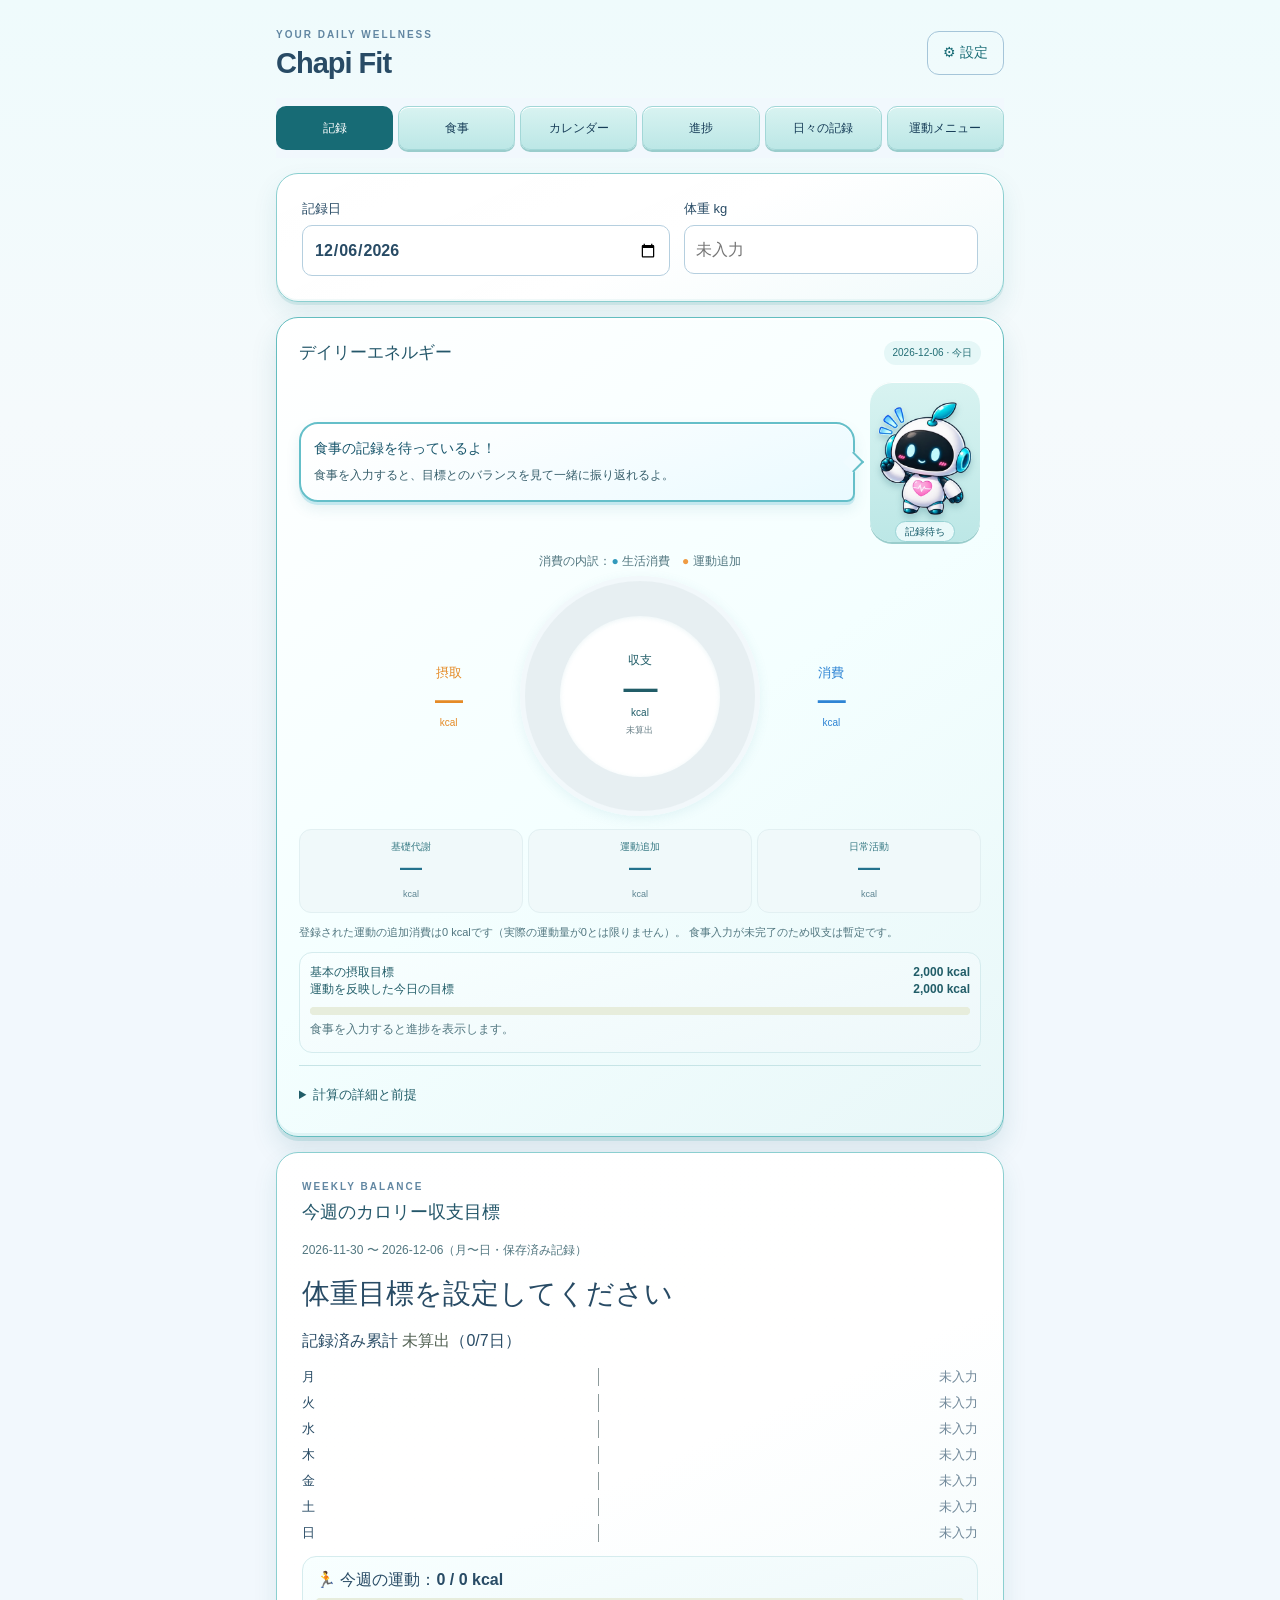
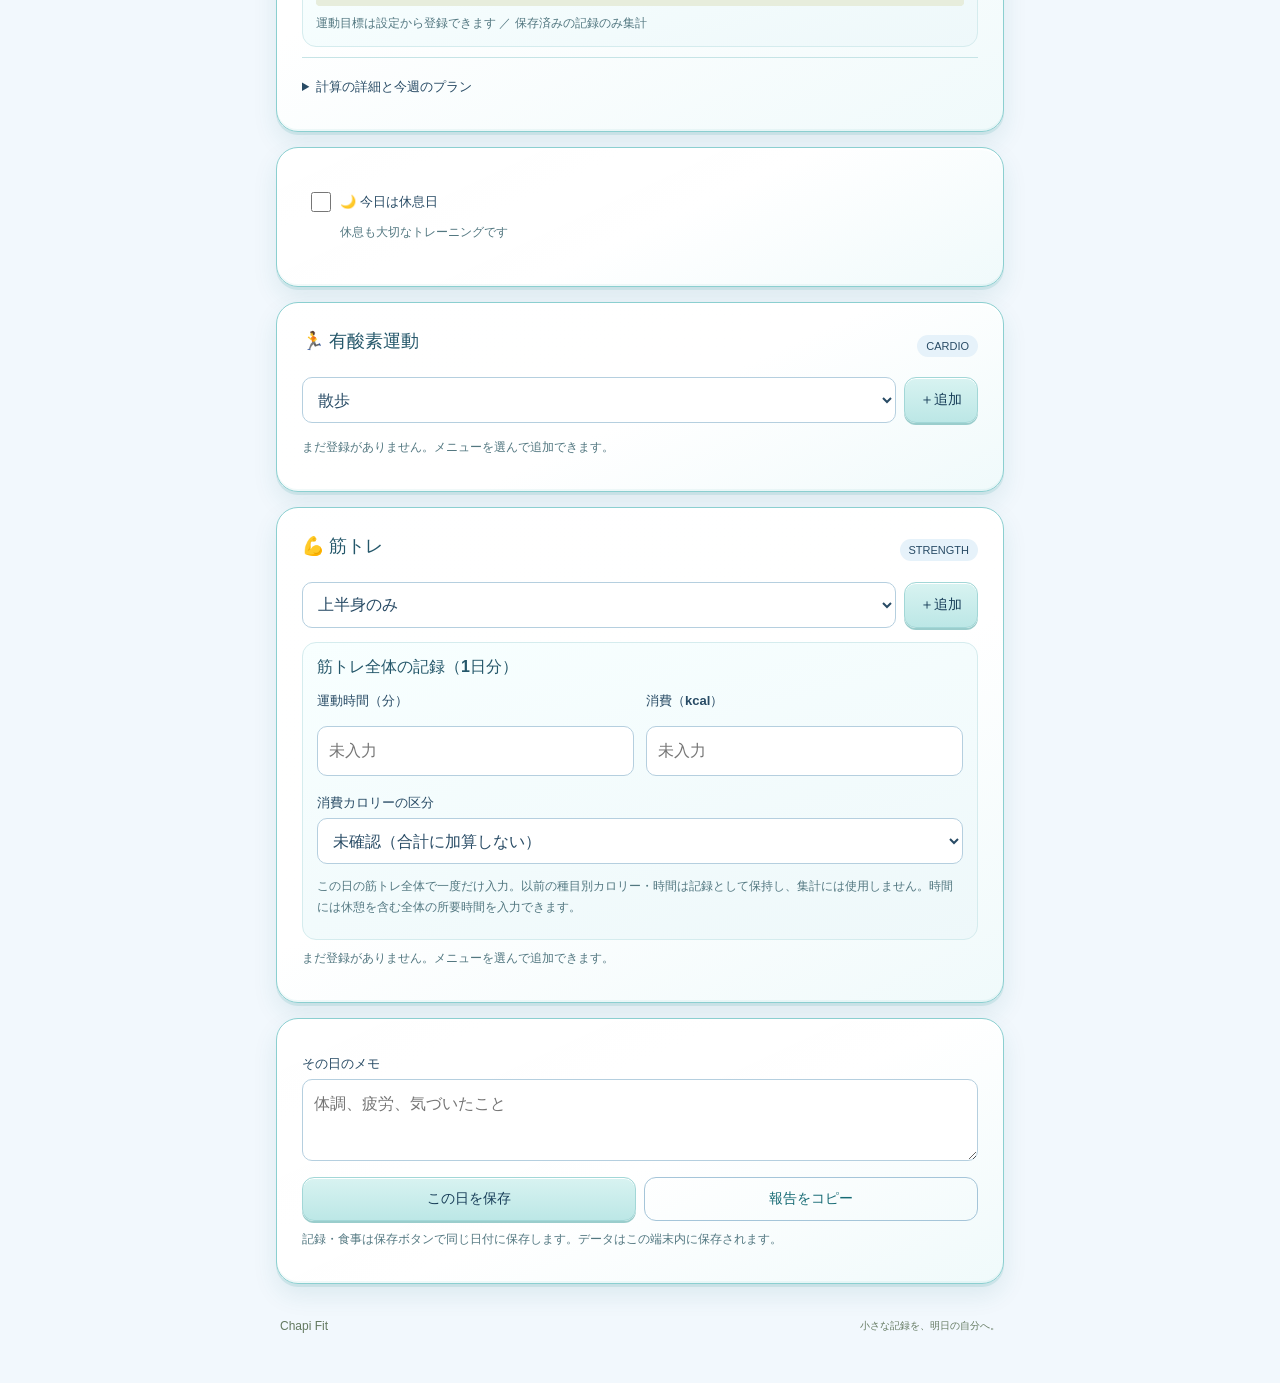
==== commit 8c276f8e: "Chapi Fit v3.5 - Release" ====
--- a/index.html
+++ b/index.html
@@ -1,20 +1,38 @@
 <!doctype html>
-<html lang="ja"><head><meta charset="utf-8"><meta name="viewport" content="width=device-width,initial-scale=1,viewport-fit=cover"><meta name="theme-color" content="#F8F5E9"><meta name="apple-mobile-web-app-capable" content="yes"><meta name="apple-mobile-web-app-title" content="Chapi Fit"><meta name="apple-mobile-web-app-status-bar-style" content="default"><meta name="description" content="運動、食事、体重をひとつに。毎日の記録をやさしく続ける Chapi Fit。"><title>Chapi Fit</title><link rel="apple-touch-icon" sizes="180x180" href="./apple-touch-icon.png?v=3.4"><link rel="icon" type="image/png" sizes="32x32" href="./favicon-32.png?v=3.4"><link rel="manifest" href="./manifest.webmanifest"><link rel="stylesheet" href="./styles.css?v=3.4"><script defer src="./core.js?v=3.4"></script><script defer src="./app.js?v=3.4"></script></head>
+<!-- CHAPIFIT-V35-VERIFY-20261010: independent upload marker -->
+<html lang="ja"><head><meta charset="utf-8"><meta name="viewport" content="width=device-width,initial-scale=1,viewport-fit=cover"><meta name="theme-color" content="#F2F8FD"><meta name="apple-mobile-web-app-capable" content="yes"><meta name="apple-mobile-web-app-title" content="Chapi Fit"><meta name="apple-mobile-web-app-status-bar-style" content="default"><meta name="description" content="運動、食事、体重をひとつに。毎日の記録をやさしく続ける Chapi Fit。"><title>Chapi Fit</title><link rel="apple-touch-icon" sizes="180x180" href="./apple-touch-icon.png?v=3.5-coach2"><link rel="icon" type="image/png" sizes="32x32" href="./favicon-32.png?v=3.5-coach2"><link rel="manifest" href="./manifest.webmanifest"><link rel="stylesheet" href="./styles.css?v=3.5-coach2"><script defer src="./core.js?v=3.5-coach2"></script><script defer src="./app.js?v=3.5-coach2"></script></head>
 <body><div class="app"><header><div><p class="eyebrow">YOUR DAILY WELLNESS</p><h1>Chapi Fit</h1></div><button id="openSettings" class="outline">⚙ 設定</button></header>
 <nav aria-label="メインナビ"><button data-tab="record" class="active">記録</button><button data-tab="food">食事</button><button data-tab="calendar">カレンダー</button><button data-tab="progress">進捗</button><button data-tab="history">日々の記録</button><button data-tab="templates">運動メニュー</button></nav>
 <div id="notice" role="status" aria-live="polite"></div><div id="fatal" class="warning hidden"></div><div id="rollover" class="warning hidden"></div>
 <main>
 <section id="record" class="page">
 <div class="card date-card"><label>記録日<input id="recordDate" type="date"></label><label>体重 <span>kg</span><input id="weight" type="number" inputmode="decimal" min="1" max="500" step="0.1" placeholder="未入力"></label></div>
-<div class="card hero"><div class="row"><p class="eyebrow">DAILY ENERGY</p><span id="energyDate" class="badge"></span></div><h2 id="energyHeading">今日の推定総消費カロリー</h2><div class="mascot-stage"><div class="hero-value" id="totalEnergy">— <small>kcal</small></div><button id="mascot" class="mascot" type="button" aria-label="生成くんの今日のコメント" title="生成くんのコメントを見る"><span id="mascotFace">🤖</span><span id="mascotGrade">記録待ち</span></button></div><p id="mascotMessage" class="mascot-message hidden" role="status"></p><p id="energyBreakdown" class="breakdown"></p><p id="energyCaution" class="hint"></p><div class="two energy-pair"><div><span class="label">摂取カロリー</span><strong id="intakeValue">—</strong></div><div><span class="label">カロリー収支</span><strong id="balanceValue">—</strong></div></div><div class="row"><span>基本の摂取目標</span><b id="baseDailyTarget"></b></div><div class="row"><span>運動を反映した今日の目標</span><b id="dailyTarget"></b></div><progress id="dailyProgress" max="100" value="0"></progress><p id="dailyRemaining" class="hint"></p><details><summary>計算の詳細と前提</summary><div id="energyDetails"></div><p class="hint">BMR：Mifflin–St Jeor式。10×体重kg＋6.25×身長cm−5×年齢＋性別係数（男性5／女性−161）。通常生活＝BMR×生活活動係数。運動の総消費入力は「総消費−BMR×運動時間（分）÷1,440」で正味消費へ換算し、0未満は0とします。正味入力はそのまま加算。いずれも推定で、体組成や日々の活動で誤差があります。</p><p class="hint">過去日の消費・収支は現在のプロフィール／生活係数で再評価します。過去の入力記録そのものは変更しません。</p></details></div>
+<div class="card hero energy-card" id="dailyEnergyCard">
+  <div class="row energy-header"><h2 id="energyHeading">デイリーエネルギー</h2><span id="energyDate" class="badge"></span></div>
+  <div class="energy-comment-area" aria-label="生成くんのコメント">
+    <p id="mascotMessage" class="mascot-message" role="status">今日も記録ありがとう！</p>
+    <button id="mascot" class="mascot" type="button" aria-label="生成くんのコメントをもう一度表示" title="生成くんのコメント"><img id="mascotArt" src="./genkun-2.png?v=3.5-coach2-fullbody" alt="" width="84" height="90"><span id="mascotFace" class="hidden">🤖</span><span id="mascotGrade">記録待ち</span></button>
+  </div>
+  <p class="hint" style="text-align:center;margin:0">消費の内訳：<span style="color:#3299bc">●</span> 生活消費　<span style="color:#ef9b43">●</span> 運動追加</p><div class="energy-dashboard">
+    <div class="energy-metric energy-intake"><span class="energy-metric-label">摂取</span><strong id="intakeValue">—</strong><span class="energy-unit">kcal</span></div>
+    <div class="energy-donut" id="energyDonut" role="img" aria-label="カロリー収支は未算出">
+      <div class="energy-donut-center"><span class="energy-center-label">収支</span><strong id="balanceValue">—</strong><span class="energy-unit">kcal</span><small id="balanceStatus">未算出</small></div>
+    </div>
+    <div class="energy-metric energy-burn"><span class="energy-metric-label">消費</span><strong id="totalEnergy">—</strong><span class="energy-unit">kcal</span></div>
+  </div>
+  <div class="energy-breakdown-grid"><div><span>基礎代謝</span><b id="energyBmr">—</b><small>kcal</small></div><div><span>運動追加</span><b id="energyExercise">—</b><small>kcal</small></div><div><span>日常活動</span><b id="energyActivity">—</b><small>kcal</small></div></div>
+  <p id="energyBreakdown" class="breakdown sr-only"></p><p id="energyCaution" class="hint energy-caution"></p>
+  <div class="energy-targets"><div class="row"><span>基本の摂取目標</span><b id="baseDailyTarget"></b></div><div class="row"><span>運動を反映した今日の目標</span><b id="dailyTarget"></b></div><progress id="dailyProgress" max="100" value="0"></progress><p id="dailyRemaining" class="hint"></p></div>
+  <details><summary>計算の詳細と前提</summary><div id="energyDetails"></div><p class="hint">BMR：Mifflin–St Jeor式。10×体重kg＋6.25×身長cm−5×年齢＋性別係数（男性5／女性−161）。通常生活＝BMR×生活活動係数。運動の総消費入力は「総消費−BMR×運動時間（分）÷1,440」で正味消費へ換算し、0未満は0とします。正味入力はそのまま加算。いずれも推定で、体組成や日々の活動で誤差があります。</p><p class="hint">過去日の消費・収支は現在のプロフィール／生活係数で再評価します。過去の入力記録そのものは変更しません。</p></details>
+</div>
 
-<div class="card" id="weeklyCard"><p class="eyebrow">WEEKLY BALANCE</p><h2 id="weekHeading">今週のカロリー収支目標</h2><p id="weekDates" class="hint"></p><div id="weekTarget" class="big"></div><div id="weekSummary"></div><div id="weeklyExerciseSummary" class="soft"></div><details><summary>計算の詳細と今週のプラン</summary><p id="weekDaily" class="hint"></p><div id="weekExercisePlan" class="soft"></div><p id="weekWarning" class="hint"></p></details></div>
+<div class="card" id="weeklyCard"><p class="eyebrow">WEEKLY BALANCE</p><h2 id="weekHeading">今週のカロリー収支目標</h2><p id="weekDates" class="hint"></p><div id="weekTarget" class="big"></div><div id="weekSummary"></div><div id="weekBars" class="week-bars" aria-label="曜日別カロリー収支"></div><div id="weeklyExerciseSummary" class="soft"></div><details><summary>計算の詳細と今週のプラン</summary><p id="weekDaily" class="hint"></p><p id="weekIntakeAllowance" class="hint" aria-live="polite"></p><div id="weekExercisePlan" class="soft"></div><p id="weekWarning" class="hint"></p></details></div>
 <div class="card"><label class="check rest-toggle"><input type="checkbox" id="restDay">🌙 今日は休息日 <small>休息も大切なトレーニングです</small></label></div><div class="card"><div class="section-head"><h2>🏃 有酸素運動</h2><span class="badge">CARDIO</span></div><div class="add-row"><label class="sr-only" for="cardioPicker">有酸素メニュー</label><select id="cardioPicker"></select><button id="addCardioSession">＋追加</button></div><div id="cardioSessions"></div></div>
 <div class="card"><div class="section-head"><h2>💪 筋トレ</h2><span class="badge">STRENGTH</span></div><div class="add-row"><label class="sr-only" for="strengthPicker">筋トレメニュー</label><select id="strengthPicker"></select><button id="addStrengthSession">＋追加</button></div><div class="strength-total"><h3>筋トレ全体の記録（1日分）</h3><div class="two strength-total-fields"><label>運動時間（分）<input id="strengthTotalMinutes" type="number" inputmode="decimal" min="0" step="0.1" placeholder="未入力"></label><label>消費（kcal）<input id="strengthTotalKcal" type="number" inputmode="decimal" min="0" step="1" placeholder="未入力"></label></div><label>消費カロリーの区分<select id="strengthTotalType"><option value="unknown">未確認（合計に加算しない）</option><option value="net">正味消費（安静時分を含まない）</option><option value="gross">総消費（安静時分を含む）</option></select></label><p class="hint">この日の筋トレ全体で一度だけ入力。以前の種目別カロリー・時間は記録として保持し、集計には使用しません。時間には休憩を含む全体の所要時間を入力できます。</p></div><div id="strengthSessions"></div></div>
 <div class="card"><label>その日のメモ<textarea id="daynote" placeholder="体調、疲労、気づいたこと"></textarea></label><div class="actions"><button id="saveDay">この日を保存</button><button id="copyDay" class="outline">報告をコピー</button></div><p class="hint">記録・食事は保存ボタンで同じ日付に保存します。データはこの端末内に保存されます。</p></div></section>
 <section id="food" class="page hidden"><div class="card"><p class="eyebrow">DAILY NUTRITION</p><div class="row"><h2>食事の記録</h2><span id="foodDate" class="badge"></span></div><div id="foodSummary" class="two"></div><p class="hint">食事の実績は入力値を合計します。PFCから実績カロリーを逆算しません。空欄は未記録、0は入力済みとして扱います。</p></div><div class="card"><div id="foodInputs"></div><label class="check"><input id="foodComplete" type="checkbox">この日の食事入力が完了した</label><p class="hint">食べなかった食事は0 kcal、まだ記録していない食事は空欄にしてください。</p><div class="actions"><button id="saveFood">この日を保存</button><button id="copyFood" class="outline">食事報告をコピー</button></div></div></section>
-<section id="calendar" class="page hidden"><div class="card"><div class="row"><button id="prevMonth" class="outline" aria-label="前の月">‹</button><h2 id="calendarMonth"></h2><button id="nextMonth" class="outline" aria-label="次の月">›</button></div><div id="calendarGrid" class="calendar"></div><p class="hint"><span class="negative">青：カロリー収支がマイナス（消費超過）</span><br><span class="positive">赤：カロリー収支がプラス（摂取超過）</span><br>±0：中立 ／ —：未算出 ／ *：暫定<br>💪 筋トレ　🏃 有酸素　🍽️ 食事登録済み</p></div><div class="card" id="calendarDetail"><h2>日付を選ぶと詳細を表示します</h2></div></section>
-<section id="progress" class="page hidden"><div class="card"><p class="eyebrow">YOUR PROGRESS</p><h2>進捗グラフ</h2><div class="segmented"><button id="weightGraphTab" class="active">体重推移</button><button id="balanceGraphTab">カロリー収支</button></div><div id="weightGraphControls" class="row wrap"><label>期間<select id="graphPeriod"><option value="1">1か月</option><option value="3">3か月</option><option value="6">6か月</option><option value="12">12か月</option><option value="all">全期間</option></select></label><label class="check"><input id="showAverage" type="checkbox" checked>7日移動平均</label></div><div id="balanceGraphControls" class="row hidden"><button id="prevWeek" class="outline">前週</button><span id="graphWeekLabel"></span><button id="nextWeek" class="outline">翌週</button></div><div id="graph" class="chart"></div><div id="graphDetail" class="hint" aria-live="polite">点や棒をタップすると詳細が表示されます。</div><p id="graphNote" class="hint"></p></div><div class="card"><h2>月間の体重目標</h2><div id="monthlyGoals"></div></div></section>
+<section id="calendar" class="page hidden"><div class="card"><div class="row"><button id="prevMonth" class="outline" aria-label="前の月">‹</button><h2 id="calendarMonth"></h2><button id="nextMonth" class="outline" aria-label="次の月">›</button></div><div id="calendarGrid" class="calendar"></div><p class="hint"><span class="negative">青：カロリー収支がマイナス（消費超過）</span><br><span class="positive">赤：カロリー収支がプラス（摂取超過）</span><br>±0：中立 ／ —：未算出 ／ *：暫定<br>💪 筋トレ　🏃 有酸素　🍽️ 食事登録済み</p></div><div class="card" id="monthlyBalanceCard"><h2>月間カロリー収支</h2><div id="monthlyBalanceSummary" aria-live="polite"></div></div><div class="card" id="calendarDetail"><h2>日付を選ぶと詳細を表示します</h2></div></section>
+<section id="progress" class="page hidden"><div class="card"><p class="eyebrow">YOUR PROGRESS</p><h2>進捗グラフ</h2><div class="segmented"><button id="weightGraphTab" class="active">体重推移</button><button id="balanceGraphTab">カロリー収支</button></div><div id="weightGraphControls" class="row wrap"><label>期間<select id="graphPeriod"><option value="week">1週間</option><option value="1">1か月</option><option value="3">3か月</option><option value="6">6か月</option><option value="12">12か月</option><option value="all">全期間</option></select></label><label class="check"><input id="showAverage" type="checkbox" checked>7日移動平均</label></div><div id="balanceGraphControls" class="row wrap hidden"><label>期間<select id="balancePeriod"><option value="week">1週間</option><option value="30">30日</option><option value="90">90日</option></select></label><button id="prevWeek" class="outline">前へ</button><span id="graphWeekLabel"></span><button id="nextWeek" class="outline">次へ</button></div><div id="graph" class="chart"></div><div id="graphDetail" class="hint" aria-live="polite">点や棒をタップすると詳細が表示されます。</div><p id="graphNote" class="hint"></p></div><div class="card"><h2>累積カロリー収支</h2><p class="hint">記録のある日だけを累積。−7,200 kcalは体脂肪約1 kg相当の参考値であり、実際の減量を保証しません。</p><div id="cumulativeMilestone" class="milestone-message hidden" aria-live="polite"></div><div id="cumulativeGraph" class="chart"></div><div id="cumulativeDetail" class="hint" aria-live="polite">線上の点をタップすると日付と累積収支を表示します。</div><p id="cumulativeNote" class="hint"></p></div><div class="card"><h2>月間の体重目標</h2><div id="monthlyGoals"></div></div></section>
 <section id="history" class="page hidden"><div class="card"><h2>日々の記録</h2><p class="hint">日付をタップすると食事・PFC・運動の詳細を確認できます。</p><div id="historyList"></div></div></section>
 <section id="templates" class="page hidden"><div class="card"><h2>運動メニューの登録・編集</h2><p class="hint">よく行う筋トレや有酸素運動をセットにして登録できます。登録したメニューは「記録」画面から呼び出せます。メニューを変更しても、過去に保存した運動記録は変わりません。</p></div><div class="card"><h2>登録済みの運動メニュー</h2><button id="newTemplate">＋ 新しい運動メニューを作成</button><div id="templateList"></div></div><div id="templateEditor" class="card hidden"><h2>メニューを編集</h2><label>メニュー名<input id="templateName"></label><div id="templateItems"></div><div class="actions"><button id="newStrengthItem" class="outline">＋筋トレ</button><button id="newCardioItem" class="outline">＋有酸素</button></div><div class="actions"><button id="saveTemplate">メニューを保存</button><button id="cancelTemplate" class="outline">キャンセル</button></div></div></section>
 <section id="settings" class="page hidden"><div class="card" data-settings="profile"><p class="eyebrow">PERSONAL SETTINGS</p><h2>プロフィール</h2><div class="two"><label>身長（cm）<input id="profileHeight" type="number" inputmode="decimal" min="80" max="250" step="0.1"></label><label>生年月日<input id="profileBirth" type="date"></label></div><label>計算式の性別区分<select id="profileSex"><option value="">選択してください</option><option value="male">男性</option><option value="female">女性</option></select></label><label class="check"><input id="specialCondition" type="checkbox">妊娠・授乳中、治療中などで個別の栄養管理が必要</label><p class="hint">自動提案は一般的な成人向けです。18歳未満には代謝・食事目標の自動計算を行いません。個別管理が必要な場合は専門家と設定してください。</p><h3>通常生活の活動レベル</h3><p class="hint">アプリに個別登録する運動を除いた普段の活動量で選んでください。歩数・時間は選択のための参考例で、厳密な基準ではありません。</p><div id="activityChoices"></div><p id="activityMigration" class="warning hidden">旧版の活動係数には運動を含む可能性があります。生活活動レベルを選び直して保存してください。旧設定値は保持しています。</p><button id="saveProfile">プロフィールを保存</button></div>
--- a/styles.css
+++ b/styles.css
@@ -1,6 +1,6 @@
-:root{font-family:-apple-system,BlinkMacSystemFont,'Hiragino Kaku Gothic ProN','Noto Sans JP',sans-serif;color:#355B47;background:#F8F5E9;font-synthesis:none;--green:#355B47;--sage:#709E80;--soft:#DCE9D4;--line:#d9e1d5;--muted:#5c705e;--pink:#F4C2C3}*{box-sizing:border-box}body{margin:0}button,input,select,textarea{font:inherit}button,input,select,textarea,progress{max-width:100%;min-width:0}button{background:var(--sage);color:#173421;border:1px solid transparent;border-radius:12px;min-height:44px;padding:10px 15px;font-size:14px;font-weight:650;cursor:pointer;touch-action:manipulation}button:hover{filter:brightness(.97)}button:disabled{opacity:.5;cursor:default}button.outline{background:transparent;border-color:#a4b8a6;color:var(--green)}button.danger{color:#963742;background:#fff0ee;border-color:#ebc8cb}.active{background:var(--green)!important;color:white!important}button:focus-visible,a:focus-visible,summary:focus-visible{outline:3px solid #ec91a3;outline-offset:3px}input,select,textarea{width:100%;border:1px solid #b8c6b6;border-radius:10px;background:#fff;color:#294937;padding:11px;min-height:46px;font-size:16px}input:focus,select:focus,textarea:focus{outline:2px solid #709e80;outline-offset:1px}input[type=date]{width:100%;min-width:0;appearance:none;-webkit-appearance:none}input[type=checkbox]{width:20px;min-height:20px;height:20px;flex:none;accent-color:var(--green)}input[type=range]{padding:0;border:0;min-height:38px;accent-color:var(--sage);background:transparent}textarea{min-height:82px;resize:vertical}label{display:block;font-size:13px;font-weight:600;line-height:1.6;margin:10px 0}label input,label select,label textarea{display:block;margin-top:5px}label span{font-weight:400}h1{font-size:29px;letter-spacing:-1px;margin:0}h2{font-size:18px;margin:0 0 14px;line-height:1.5}h3{font-size:16px;margin:12px 0 8px}p{line-height:1.7;margin:8px 0}a{color:#315b43}small,.hint{font-size:12px;color:var(--muted);line-height:1.7}.app{max-width:760px;margin:0 auto;padding:22px 16px max(30px,env(safe-area-inset-bottom))}header{display:flex;justify-content:space-between;align-items:center;margin:4px 0 18px;gap:10px}.eyebrow{font-size:10px;font-weight:750;letter-spacing:2px;color:#647e66;margin:0 0 4px}.badge{background:#eaf0e5;border-radius:20px;padding:5px 9px;font-size:11px;white-space:nowrap}nav{position:sticky;top:0;z-index:5;display:grid;grid-template-columns:repeat(3,minmax(0,1fr));gap:5px;background:#F8F5E9ee;backdrop-filter:blur(10px);padding:8px 0}nav button{font-size:13px;background:#e5ecdd;padding:9px 3px;border-radius:10px}#notice{position:fixed;bottom:20px;left:50%;transform:translateX(-50%);max-width:calc(100% - 24px);background:var(--green);color:#fff;border-radius:12px;padding:12px 18px;z-index:20;box-shadow:0 5px 25px #355b4722;white-space:normal;font-size:13px}#notice:empty{display:none}.card{background:#fff;border:1px solid #e1e7dc;border-radius:22px;padding:20px;margin:15px 0;box-shadow:0 5px 20px #355b4705}.hero{background:linear-gradient(140deg,#fff 45%,#eff4e9)}.hero h2{font-weight:550;margin-top:14px;margin-bottom:0}.hero-value{font-size:49px;font-weight:750;letter-spacing:-2px;line-height:1.4;font-variant-numeric:tabular-nums}.hero-value small{font-size:16px;letter-spacing:0;font-weight:400}.breakdown{font-size:13px}.row,.section-head{display:flex;align-items:center;justify-content:space-between;gap:10px}.row>*{min-width:0}.wrap{flex-wrap:wrap}.section-head h2{margin:0 0 8px}.two{display:grid;grid-template-columns:repeat(2,minmax(0,1fr));gap:12px}.three{display:grid;grid-template-columns:repeat(3,minmax(0,1fr));gap:8px}.date-card{display:grid;grid-template-columns:minmax(0,1.25fr) minmax(0,1fr);gap:14px}.date-card label{margin:0}.energy-pair{margin:18px 0;padding:17px 0;border-top:1px solid var(--line);border-bottom:1px solid var(--line)}.energy-pair>div{min-width:0}.label{font-size:12px;display:block;color:var(--muted)}.energy-pair strong{font-size:24px;display:block;margin:8px 0;overflow-wrap:anywhere}.big{font-size:28px;font-weight:700;line-height:1.5;margin:12px 0}.negative{color:#26734c}.positive{color:#af3b4b}.neutral{color:#536254}.warning{background:#fff2db;color:#79531f;border-radius:12px;padding:12px;font-size:13px;line-height:1.7}.soft{background:#f0f4eb;border-radius:14px;padding:13px;margin:12px 0}.actions{display:flex;flex-wrap:wrap;gap:8px;margin:16px 0 8px}.actions button{flex:1}.add-row{display:grid;grid-template-columns:minmax(0,1fr) auto;gap:8px;margin:14px 0}details{border-top:1px solid var(--line);margin-top:15px;padding-top:12px}summary{font-size:13px;font-weight:650;cursor:pointer;min-height:36px;padding:7px 0;line-height:1.5}.exercise{border-top:1px solid var(--line);padding:18px 0 8px}.exercise .row h3{margin:0}.annotation{font-size:12px;background:#eff4eb;padding:10px;border-radius:10px;white-space:pre-line}.set-head,.set-row{display:grid;grid-template-columns:22px minmax(0,1fr) minmax(0,1fr) minmax(0,.8fr) 35px;gap:6px;align-items:center;margin:8px 0}.set-head{font-size:11px;color:var(--muted)}.set-row input{padding:8px 4px;text-align:center}.set-row input[type=checkbox]{margin:auto}.set-row span{font-size:12px}.previous{background:#f4f6ef;padding:10px;border-radius:10px;font-size:13px}.energy-inputs{background:#f5f7f1;padding:12px;border-radius:12px;margin-top:12px}.energy-inputs h4{font-size:13px;margin:0 0 8px}.food-grid{display:grid;grid-template-columns:repeat(4,minmax(0,1fr));gap:6px}.food-grid input{padding:10px 4px;text-align:center}.meal{padding:12px 0;border-bottom:1px solid var(--line)}.food-stat{background:#f0f4ea;border-radius:15px;padding:13px}.food-stat strong{font-size:24px;display:block;margin:5px 0}.check{display:flex;align-items:center;gap:8px;font-weight:400}.check input{margin:0}progress{display:block;width:100%;height:8px;border:0;border-radius:8px;overflow:hidden;background:#e7eddc;accent-color:var(--sage);margin:12px 0}progress::-webkit-progress-bar{background:#e7eddc;border-radius:8px}progress::-webkit-progress-value{background:var(--sage);border-radius:8px}progress::-moz-progress-bar{background:var(--sage);border-radius:8px}.calendar{display:grid;grid-template-columns:repeat(7,minmax(0,1fr));gap:3px;margin-top:15px}.weekday{text-align:center;font-size:11px;padding:7px 0}.calendar button{padding:5px 0;min-height:76px;background:#f2f5ed;border-radius:9px;border:1px solid transparent;display:flex;flex-direction:column;justify-content:flex-start;align-items:center;gap:3px;font-size:14px;min-width:0}.calendar button.selected{border:2px solid var(--green)}.calendar button.today{background:#e0ead8}.calendar .day-energy{font-size:9px;font-weight:650;line-height:1.3;white-space:nowrap;letter-spacing:-.3px}.calendar .marks{font-size:11px;line-height:1.2;white-space:nowrap}.calendar .unit{font-size:8px;line-height:1}.calendar .day-num{font-size:14px}.list-entry{border-top:1px solid var(--line);padding:16px 0}.activity-option{border:1px solid var(--line);border-radius:12px;padding:12px;font-weight:400;cursor:pointer}.activity-option:has(input:checked){border-color:var(--sage);background:#edf3e7}.activity-option input{width:20px;height:20px;min-height:20px;display:inline-block;vertical-align:middle;margin:0 7px 0 0}.activity-option span{display:block;font-size:12px;color:var(--muted);margin-top:6px}.macro{border-top:1px solid var(--line);padding:12px 0}.macro .macro-number{max-width:140px}.segmented{display:flex;gap:6px;background:#edf2e7;border-radius:12px;padding:4px}.segmented button{flex:1;background:transparent}.chart{width:100%;margin:15px 0}.chart svg{display:block;width:100%;height:auto;overflow:visible}.chart text{font:20px -apple-system,sans-serif;fill:#51614f}.chart .hit{cursor:pointer}.chart .hit:focus{outline:none;stroke:#dc7690;stroke-width:3}.table-scroll{overflow:auto}table{width:100%;border-collapse:collapse;font-size:13px}th,td{text-align:left;padding:10px 6px;border-bottom:1px solid var(--line);white-space:nowrap}footer{font-size:12px;color:#637960;display:flex;justify-content:space-between;gap:8px;padding:20px 4px}footer span{font-size:10px}.hidden{display:none!important}.sr-only{position:absolute;width:1px;height:1px;overflow:hidden;clip:rect(0,0,0,0)}.template-item{border-top:1px solid var(--line);padding:14px 0}.button-small{padding:6px 10px;min-height:44px;font-size:12px}@media(min-width:600px){nav{grid-template-columns:repeat(6,minmax(0,1fr))}.card{padding:25px}.hero-value{font-size:60px}.calendar button{min-height:96px}.calendar .day-energy{font-size:12px}}@media(max-width:360px){.app{padding:14px 10px}.card{padding:15px}.hero-value{font-size:42px}.energy-pair strong{font-size:21px}.date-card{grid-template-columns:minmax(0,1.2fr) minmax(0,1fr);gap:8px}input[type=date]{font-size:14px}.calendar .day-energy{font-size:8px}.food-grid{gap:4px}.set-row{gap:4px}}
+:root{font-family:-apple-system,BlinkMacSystemFont,'Hiragino Kaku Gothic ProN','Noto Sans JP',sans-serif;color:#284B65;background:#F2F8FD;font-synthesis:none;--green:#285B80;--sage:#8CBDE0;--soft:#E3F1FB;--line:#D2E2EE;--muted:#58758B;--pink:#F4C2C3}*{box-sizing:border-box}body{margin:0}button,input,select,textarea{font:inherit}button,input,select,textarea,progress{max-width:100%;min-width:0}button{background:var(--sage);color:#173D58;border:1px solid transparent;border-radius:12px;min-height:44px;padding:10px 15px;font-size:14px;font-weight:650;cursor:pointer;touch-action:manipulation}button:hover{filter:brightness(.97)}button:disabled{opacity:.5;cursor:default}button.outline{background:transparent;border-color:#a5c5d9;color:var(--green)}button.danger{color:#963742;background:#fff0ee;border-color:#ebc8cb}.active{background:var(--green)!important;color:white!important}button:focus-visible,a:focus-visible,summary:focus-visible{outline:3px solid #ec91a3;outline-offset:3px}input,select,textarea{width:100%;border:1px solid #b5cfdf;border-radius:10px;background:#fff;color:#284B65;padding:11px;min-height:46px;font-size:16px}input:focus,select:focus,textarea:focus{outline:2px solid #8CBDE0;outline-offset:1px}input[type=date]{width:100%;min-width:0;appearance:none;-webkit-appearance:none}input[type=checkbox]{width:20px;min-height:20px;height:20px;flex:none;accent-color:var(--green)}input[type=range]{padding:0;border:0;min-height:38px;accent-color:var(--sage);background:transparent}textarea{min-height:82px;resize:vertical}label{display:block;font-size:13px;font-weight:600;line-height:1.6;margin:10px 0}label input,label select,label textarea{display:block;margin-top:5px}label span{font-weight:400}h1{font-size:29px;letter-spacing:-1px;margin:0}h2{font-size:18px;margin:0 0 14px;line-height:1.5}h3{font-size:16px;margin:12px 0 8px}p{line-height:1.7;margin:8px 0}a{color:#286A9A}small,.hint{font-size:12px;color:var(--muted);line-height:1.7}.app{max-width:760px;margin:0 auto;padding:22px 16px max(30px,env(safe-area-inset-bottom))}header{display:flex;justify-content:space-between;align-items:center;margin:4px 0 18px;gap:10px}.eyebrow{font-size:10px;font-weight:750;letter-spacing:2px;color:#6287a2;margin:0 0 4px}.badge{background:#e6f2fa;border-radius:20px;padding:5px 9px;font-size:11px;white-space:nowrap}nav{position:sticky;top:0;z-index:5;display:grid;grid-template-columns:repeat(3,minmax(0,1fr));gap:5px;background:#F2F8FDee;backdrop-filter:blur(10px);padding:8px 0}nav button{font-size:13px;background:#e5ecdd;padding:9px 3px;border-radius:10px}#notice{position:fixed;bottom:20px;left:50%;transform:translateX(-50%);max-width:calc(100% - 24px);background:var(--green);color:#fff;border-radius:12px;padding:12px 18px;z-index:20;box-shadow:0 5px 25px #355b4722;white-space:normal;font-size:13px}#notice:empty{display:none}.card{background:#fff;border:1px solid #e1e7dc;border-radius:22px;padding:20px;margin:15px 0;box-shadow:0 5px 20px #355b4705}.hero{background:linear-gradient(140deg,#fff 45%,#eff4e9)}.hero h2{font-weight:550;margin-top:14px;margin-bottom:0}.hero-value{font-size:49px;font-weight:750;letter-spacing:-2px;line-height:1.4;font-variant-numeric:tabular-nums}.hero-value small{font-size:16px;letter-spacing:0;font-weight:400}.breakdown{font-size:13px}.row,.section-head{display:flex;align-items:center;justify-content:space-between;gap:10px}.row>*{min-width:0}.wrap{flex-wrap:wrap}.section-head h2{margin:0 0 8px}.two{display:grid;grid-template-columns:repeat(2,minmax(0,1fr));gap:12px}.three{display:grid;grid-template-columns:repeat(3,minmax(0,1fr));gap:8px}.date-card{display:grid;grid-template-columns:minmax(0,1.25fr) minmax(0,1fr);gap:14px}.date-card label{margin:0}.energy-pair{margin:18px 0;padding:17px 0;border-top:1px solid var(--line);border-bottom:1px solid var(--line)}.energy-pair>div{min-width:0}.label{font-size:12px;display:block;color:var(--muted)}.energy-pair strong{font-size:24px;display:block;margin:8px 0;overflow-wrap:anywhere}.big{font-size:28px;font-weight:700;line-height:1.5;margin:12px 0}.negative{color:#26734c}.positive{color:#af3b4b}.neutral{color:#536254}.warning{background:#fff2db;color:#79531f;border-radius:12px;padding:12px;font-size:13px;line-height:1.7}.soft{background:#eef7fc;border-radius:14px;padding:13px;margin:12px 0}.actions{display:flex;flex-wrap:wrap;gap:8px;margin:16px 0 8px}.actions button{flex:1}.add-row{display:grid;grid-template-columns:minmax(0,1fr) auto;gap:8px;margin:14px 0}details{border-top:1px solid var(--line);margin-top:15px;padding-top:12px}summary{font-size:13px;font-weight:650;cursor:pointer;min-height:36px;padding:7px 0;line-height:1.5}.exercise{border-top:1px solid var(--line);padding:18px 0 8px}.exercise .row h3{margin:0}.annotation{font-size:12px;background:#eff4eb;padding:10px;border-radius:10px;white-space:pre-line}.set-head,.set-row{display:grid;grid-template-columns:22px minmax(0,1fr) minmax(0,1fr) minmax(0,.8fr) 35px;gap:6px;align-items:center;margin:8px 0}.set-head{font-size:11px;color:var(--muted)}.set-row input{padding:8px 4px;text-align:center}.set-row input[type=checkbox]{margin:auto}.set-row span{font-size:12px}.previous{background:#f4f6ef;padding:10px;border-radius:10px;font-size:13px}.energy-inputs{background:#f5f7f1;padding:12px;border-radius:12px;margin-top:12px}.energy-inputs h4{font-size:13px;margin:0 0 8px}.food-grid{display:grid;grid-template-columns:repeat(4,minmax(0,1fr));gap:6px}.food-grid input{padding:10px 4px;text-align:center}.meal{padding:12px 0;border-bottom:1px solid var(--line)}.food-stat{background:#f0f4ea;border-radius:15px;padding:13px}.food-stat strong{font-size:24px;display:block;margin:5px 0}.check{display:flex;align-items:center;gap:8px;font-weight:400}.check input{margin:0}progress{display:block;width:100%;height:8px;border:0;border-radius:8px;overflow:hidden;background:#e7eddc;accent-color:var(--sage);margin:12px 0}progress::-webkit-progress-bar{background:#e7eddc;border-radius:8px}progress::-webkit-progress-value{background:var(--sage);border-radius:8px}progress::-moz-progress-bar{background:var(--sage);border-radius:8px}.calendar{display:grid;grid-template-columns:repeat(7,minmax(0,1fr));gap:3px;margin-top:15px}.weekday{text-align:center;font-size:11px;padding:7px 0}.calendar button{padding:5px 0;min-height:76px;background:#f2f5ed;border-radius:9px;border:1px solid transparent;display:flex;flex-direction:column;justify-content:flex-start;align-items:center;gap:3px;font-size:14px;min-width:0}.calendar button.selected{border:2px solid var(--green)}.calendar button.today{background:#e0ead8}.calendar .day-energy{font-size:9px;font-weight:650;line-height:1.3;white-space:nowrap;letter-spacing:-.3px}.calendar .marks{font-size:11px;line-height:1.2;white-space:nowrap}.calendar .unit{font-size:8px;line-height:1}.calendar .day-num{font-size:14px}.list-entry{border-top:1px solid var(--line);padding:16px 0}.activity-option{border:1px solid var(--line);border-radius:12px;padding:12px;font-weight:400;cursor:pointer}.activity-option:has(input:checked){border-color:var(--sage);background:#edf3e7}.activity-option input{width:20px;height:20px;min-height:20px;display:inline-block;vertical-align:middle;margin:0 7px 0 0}.activity-option span{display:block;font-size:12px;color:var(--muted);margin-top:6px}.macro{border-top:1px solid var(--line);padding:12px 0}.macro .macro-number{max-width:140px}.segmented{display:flex;gap:6px;background:#edf2e7;border-radius:12px;padding:4px}.segmented button{flex:1;background:transparent}.chart{width:100%;margin:15px 0}.chart svg{display:block;width:100%;height:auto;overflow:visible}.chart text{font:20px -apple-system,sans-serif;fill:#51614f}.chart .hit{cursor:pointer}.chart .hit:focus{outline:none;stroke:#dc7690;stroke-width:3}.table-scroll{overflow:auto}table{width:100%;border-collapse:collapse;font-size:13px}th,td{text-align:left;padding:10px 6px;border-bottom:1px solid var(--line);white-space:nowrap}footer{font-size:12px;color:#637960;display:flex;justify-content:space-between;gap:8px;padding:20px 4px}footer span{font-size:10px}.hidden{display:none!important}.sr-only{position:absolute;width:1px;height:1px;overflow:hidden;clip:rect(0,0,0,0)}.template-item{border-top:1px solid var(--line);padding:14px 0}.button-small{padding:6px 10px;min-height:44px;font-size:12px}@media(min-width:600px){nav{grid-template-columns:repeat(6,minmax(0,1fr))}.card{padding:25px}.hero-value{font-size:60px}.calendar button{min-height:96px}.calendar .day-energy{font-size:12px}}@media(max-width:360px){.app{padding:14px 10px}.card{padding:15px}.hero-value{font-size:42px}.energy-pair strong{font-size:21px}.date-card{grid-template-columns:minmax(0,1.2fr) minmax(0,1fr);gap:8px}input[type=date]{font-size:14px}.calendar .day-energy{font-size:8px}.food-grid{gap:4px}.set-row{gap:4px}}
 
-.strength-total{background:#f0f4eb;border-radius:14px;padding:14px;margin:14px 0 8px}.strength-total h3{margin:0 0 8px}.strength-total label{margin:5px 0 12px}
+.strength-total{background:#eef7fc;border-radius:14px;padding:14px;margin:14px 0 8px}.strength-total h3{margin:0 0 8px}.strength-total label{margin:5px 0 12px}
 
 /* v3.3: equal-height strength summary fields */
 .strength-total-fields{align-items:end}
@@ -22,5 +22,145 @@
 .mascot:active{transform:rotate(0) scale(.96)}#mascotFace{font-size:30px;line-height:1.4}#mascotGrade{font-size:11px}.mascot-message{background:#eaf5ed;border-radius:12px;padding:12px;font-size:13px}
 #weeklyCard details{margin-top:10px}#weeklyExerciseSummary{margin:10px 0}#weeklyExerciseSummary progress{margin:7px 0}
 .rest-toggle{padding:9px;gap:9px;flex-wrap:wrap}.rest-toggle small{display:block;width:100%;margin-left:29px}.rest-toggle:has(input:checked){background:#eaf5ed;border-radius:12px}
-.history-entry{border:1px solid var(--line);border-radius:15px;margin:10px 0;padding:0 13px;background:#fff}.history-entry>summary{border:0;list-style:none;padding:14px 0;display:flex;flex-direction:column;gap:5px}.history-entry>summary::-webkit-details-marker{display:none}.history-entry>summary:after{content:'詳細を見る ▾';color:var(--green);font-size:12px}.history-entry[open]>summary:after{content:'閉じる ▴'}.history-meta{display:flex;justify-content:space-between;gap:8px;font-size:12px;color:var(--muted)}.history-detail{border-top:1px solid var(--line);padding:12px 0}.history-macros{display:grid;grid-template-columns:repeat(3,minmax(0,1fr));gap:6px}.history-macros>div{background:#f0f4eb;border-radius:9px;padding:9px 4px;text-align:center}.history-macros small,.history-macros b{display:block;font-size:11px}.history-macros b{font-size:15px;margin-top:4px}.template-card{border:1px solid var(--line);border-radius:14px;padding:12px;margin:12px 0}.template-card h3{margin-top:0}
+.history-entry{border:1px solid var(--line);border-radius:15px;margin:10px 0;padding:0 13px;background:#fff}.history-entry>summary{border:0;list-style:none;padding:14px 0;display:flex;flex-direction:column;gap:5px}.history-entry>summary::-webkit-details-marker{display:none}.history-entry>summary:after{content:'詳細を見る ▾';color:var(--green);font-size:12px}.history-entry[open]>summary:after{content:'閉じる ▴'}.history-meta{display:flex;justify-content:space-between;gap:8px;font-size:12px;color:var(--muted)}.history-detail{border-top:1px solid var(--line);padding:12px 0}.history-macros{display:grid;grid-template-columns:repeat(3,minmax(0,1fr));gap:6px}.history-macros>div{background:#eef7fc;border-radius:9px;padding:9px 4px;text-align:center}.history-macros small,.history-macros b{display:block;font-size:11px}.history-macros b{font-size:15px;margin-top:4px}.template-card{border:1px solid var(--line);border-radius:14px;padding:12px;margin:12px 0}.template-card h3{margin-top:0}
 @media(max-width:380px){.mascot-stage{padding-right:76px}.mascot{width:70px}.mascot-stage .hero-value{font-size:34px}nav button{font-size:11px}}
+
+
+/* v3.5 test: Daily Energy visual layer. No storage or calculation schema changes. */
+.energy-card{--teal:#0aa89d;--blue:#398ddc;--amber:#f4a443;background:linear-gradient(165deg,#fff 55%,#f2fbfc);border-color:#d9ecee;color:#215d68;padding:16px 14px 18px}
+.energy-header{align-items:center}.energy-header h2{font-size:17px;font-weight:800;margin:0;color:#195d68}.energy-header .badge{background:#e5f7f7;color:#236e75;font-size:10px}
+.energy-comment-area{position:relative;min-height:103px;display:flex;align-items:center;padding:10px 86px 10px 0;margin:7px 0 2px}
+.energy-card .mascot-message{display:block;position:relative;max-width:100%;margin:0;background:#f1fbff;border:2px solid #80d6eb;color:#186484;border-radius:23px 23px 9px 23px;box-shadow:0 3px 9px #9fdce626;font-weight:700;font-size:12px;line-height:1.6;padding:10px 11px;overflow-wrap:anywhere}
+.energy-card .mascot-message:after{content:'';position:absolute;right:-10px;top:22px;width:16px;height:16px;background:#f1fbff;border-top:2px solid #80d6eb;border-right:2px solid #80d6eb;transform:rotate(45deg)}
+.energy-card .mascot{right:0;top:2px;width:76px;min-height:88px;border-radius:35px 35px 23px 23px;background:linear-gradient(#f8ffff,#ccecf1);border:2px solid #39b4c4;box-shadow:0 5px 12px #11788a22;transform:none;padding:4px;z-index:1;color:#145a68}
+.energy-card #mascotFace{font-size:31px}.energy-card #mascotGrade{font-size:10px;font-weight:800}
+.energy-dashboard{display:grid;grid-template-columns:minmax(0,1fr) minmax(134px,1.75fr) minmax(0,1fr);gap:3px;align-items:center;margin:5px 0 13px}
+.energy-metric{text-align:center;min-width:0}.energy-metric-label{font-size:13px;font-weight:800;display:block}.energy-metric strong{display:block;font-size:clamp(17px,5vw,27px);line-height:1.25;letter-spacing:-.8px;white-space:nowrap;font-variant-numeric:tabular-nums}.energy-metric .energy-unit{display:block;font-size:10px}.energy-intake{color:#e58b27}.energy-burn{color:#2e84d4}
+.energy-donut{--energy-angle:0deg;--energy-accent:#c7d9df;position:relative;aspect-ratio:1;min-width:0;border-radius:50%;background:conic-gradient(var(--energy-accent) 0deg var(--energy-angle),#e7eff2 var(--energy-angle) 360deg);display:grid;place-items:center;border:5px solid #f2f8fb;box-shadow:0 3px 12px #4c95a61b}
+.energy-donut.energy-positive{transform:scaleX(-1)}.energy-donut.energy-positive .energy-donut-center{transform:scaleX(-1)}
+.energy-donut:before{content:'';position:absolute;inset:15%;border-radius:50%;background:#fff;box-shadow:inset 0 1px 5px #c4e1e755}
+.energy-donut-center{position:relative;z-index:1;display:flex;flex-direction:column;align-items:center;justify-content:center;line-height:1.15;max-width:75%;text-align:center}
+.energy-center-label{font-size:12px;font-weight:800}.energy-donut-center strong{font-size:clamp(18px,5.3vw,32px);font-weight:850;letter-spacing:-1px;white-space:nowrap;font-variant-numeric:tabular-nums}.energy-donut-center .energy-unit{font-size:10px}.energy-donut-center small{font-size:9px;margin-top:4px;color:#647c84;white-space:nowrap}
+.energy-breakdown-grid{display:grid;grid-template-columns:repeat(3,minmax(0,1fr));gap:5px;margin:8px 0 10px}.energy-breakdown-grid>div{background:#f0f9fa;border:1px solid #e2f0f2;border-radius:12px;padding:10px 3px;text-align:center;min-width:0}.energy-breakdown-grid span{display:block;font-size:10px;font-weight:750;color:#397b85}.energy-breakdown-grid b{display:block;font-size:clamp(16px,4.6vw,22px);line-height:1.3;color:#23728d;font-variant-numeric:tabular-nums}.energy-breakdown-grid small{font-size:9px;color:#5b8390}
+.energy-card .energy-caution{font-size:11px;margin:8px 0}.energy-targets{background:#f5faf8;border-radius:13px;padding:11px 10px;margin:10px 0}.energy-targets .row{font-size:12px;gap:8px}.energy-targets .row b{white-space:nowrap}.energy-targets progress{margin:9px 0 4px}.energy-targets p{margin:2px 0}.energy-card details{margin-top:12px}
+@media(min-width:600px){.energy-card{padding:22px}.energy-comment-area{padding-right:105px}.energy-card .mascot{width:90px}.energy-dashboard{max-width:520px;margin-left:auto;margin-right:auto}.energy-metric strong{font-size:28px}.energy-donut-center strong{font-size:34px}}
+@media(max-width:360px){.energy-card{padding:13px 9px}.energy-dashboard{grid-template-columns:minmax(0,1fr) minmax(115px,1.65fr) minmax(0,1fr)}.energy-metric strong{font-size:16px}.energy-donut-center strong{font-size:18px}.energy-comment-area{padding-right:75px}.energy-card .mascot{width:68px}.energy-card .mascot-message{font-size:11px;padding:8px}}
+
+.meal-skip{margin:5px 0 12px}.meal-disabled{opacity:.48}.meal-disabled input{background:#e9edf0;color:#657483;cursor:not-allowed}.history-month{border:1px solid #c4d8e6;border-radius:16px;margin:12px 0;padding:6px 12px;background:#f7fbfe}.history-month>summary{font-size:16px;color:#285b80}.history-month>.history-entry{background:white}
+
+.monthly-balance-number{font-size:clamp(2rem,8vw,3rem);font-weight:800;line-height:1.2;margin:.55rem 0}.monthly-balance-number small{font-size:.43em;font-weight:650}
+
+.week-bars{margin:14px 0;display:grid;gap:8px}.week-row{display:grid;grid-template-columns:1.3em minmax(0,1fr) 100px;align-items:center;gap:8px;font-size:.83rem}.week-day{font-weight:700}.week-axis{display:grid;grid-template-columns:1fr 1fr;height:18px}.week-half{display:flex;align-items:center;min-width:0}.week-half.left{justify-content:flex-end;border-right:1px solid #8e9b9c}.week-half.right{justify-content:flex-start}.week-bar{height:12px;display:block;border-radius:4px;min-width:2px}.week-bar.negative{background:#328e83}.week-bar.positive{background:#d17c4e}.week-zero{height:5px;width:5px;background:#8e9b9c;border-radius:50%}.week-amount{text-align:right;font-variant-numeric:tabular-nums;white-space:nowrap}.week-amount.muted{opacity:.65}@media(max-width:370px){.week-row{grid-template-columns:1em minmax(0,1fr) 88px;font-size:.74rem;gap:5px}}
+
+/* Weekly balance numeric labels are SVG text and remain selectable via the bars. */
+
+/* Total expenditure ring: blue life energy + orange exercise energy. */
+.energy-donut.energy-breakdown-ready{background:conic-gradient(#ef9b43 0deg var(--exercise-angle),#3299bc var(--exercise-angle) 360deg)}
+.energy-donut.energy-breakdown-ready.energy-positive{transform:none}
+.energy-donut.energy-breakdown-ready.energy-positive .energy-donut-center{transform:none}
+.energy-donut.energy-breakdown-ready:before{inset:17%}
+
+.milestone-message{background:#f0f8fd;border:1px solid #b8d7e9;border-radius:14px;padding:12px 14px;font-size:13px;line-height:1.7;margin:10px 0;color:#28516a}
+
+/* v3.5 mascot placement prototype: self-contained character, no overlap with data. */
+.energy-card{position:relative;overflow:visible}
+.energy-comment-area{min-height:106px;padding-right:98px;isolation:isolate}
+.energy-card .mascot{right:2px;top:50%;transform:translateY(-50%);width:84px;min-height:88px;max-height:102px;border-radius:22px;background:linear-gradient(155deg,#fff 4%,#d9f6f5 53%,#b7e5e4 100%);border:2px solid #4bb8b4;box-shadow:inset 0 2px 0 #ffffff,0 4px 0 #a5d7d5,0 7px 13px #236d7233;z-index:2;cursor:pointer;transition:transform .15s ease}
+.energy-card .mascot:active{transform:translateY(-50%) scale(.96)}
+.energy-card .mascot:focus-visible{outline:3px solid #177caa;outline-offset:3px}
+.energy-card .mascot-message{max-width:100%;border-radius:18px 18px 7px 18px;background:linear-gradient(180deg,#fff,#eefbff);box-shadow:0 4px 0 #d4eef5,0 7px 15px #317c9820}
+.energy-card .mascot-message:after{right:-9px;top:calc(50% - 8px)}
+@media(max-width:380px){.energy-comment-area{padding-right:79px}.energy-card .mascot{width:68px;min-height:82px}.energy-card .mascot-message{font-size:11px}}
+
+/* Reference artwork: keep character fully inside its own area; no fragile border occlusion. */
+.energy-comment-area{min-height:115px;padding-right:104px}
+.energy-card .mascot{overflow:visible;background:transparent;border:0;box-shadow:none;padding:0;width:96px;min-height:108px;max-height:none;right:0;top:50%;display:flex;gap:0;justify-content:center}
+.energy-card #mascotArt{display:block;width:100%;height:90px;object-fit:contain;filter:drop-shadow(0 3px 3px #287a8930)}
+.energy-card #mascotGrade{display:block;background:#e9f9fa;border:1px solid #a3d7d9;border-radius:12px;padding:1px 8px;line-height:1.5;white-space:nowrap}
+@media(max-width:380px){.energy-comment-area{padding-right:82px}.energy-card .mascot{width:78px}.energy-card #mascotArt{height:76px}}
+
+/* v3.5 mascot/bubble polish: non-overlapping layout; no fake frame contact. */
+.energy-card .energy-comment-area{
+  display:grid;grid-template-columns:minmax(0,1fr) 100px;
+  align-items:end;column-gap:9px;min-height:128px;
+  padding:9px 0 4px;margin:7px 0 5px;
+}
+.energy-card .mascot-message{
+  grid-column:1;align-self:center;min-width:0;
+  border:2px solid #65bfc9;border-radius:19px 19px 8px 19px;
+  padding:12px 13px;background:linear-gradient(160deg,#fff 10%,#eafaff 100%);
+  box-shadow:0 3px 0 #c4e8ef,0 7px 14px #1e748b1a;
+  font-weight:700;font-size:12px;line-height:1.65;
+}
+.energy-card .mascot-message:after{
+  right:-8px;top:50%;width:13px;height:13px;
+  background:#f0fbff;border-top:2px solid #65bfc9;border-right:2px solid #65bfc9;
+  transform:translateY(-50%) rotate(45deg);
+}
+.energy-card .mascot{
+  grid-column:2;position:relative;right:auto;top:auto;
+  transform:none;align-self:end;justify-self:center;
+  width:98px;min-height:0;max-height:none;gap:2px;
+  border:0;background:transparent;box-shadow:none;padding:0;
+  display:flex;flex-direction:column;align-items:center;cursor:pointer;
+}
+.energy-card .mascot:active{transform:scale(.97)}
+.energy-card #mascotArt{
+  display:block;width:98px;height:104px;object-fit:contain;object-position:center bottom;
+  filter:drop-shadow(0 4px 3px #236b7840);
+}
+.energy-card #mascotGrade{
+  font-size:10px;font-weight:800;line-height:1.5;
+  background:#e9f9fa;border:1px solid #9ad4d6;border-radius:999px;
+  padding:2px 9px;white-space:nowrap;
+}
+@media(max-width:380px){
+  .energy-card .energy-comment-area{grid-template-columns:minmax(0,1fr) 78px;column-gap:6px;min-height:112px}
+  .energy-card .mascot{width:78px}
+  .energy-card #mascotArt{width:78px;height:85px}
+  .energy-card .mascot-message{font-size:11px;padding:9px 10px}
+}
+@media(min-width:600px){
+  .energy-card .energy-comment-area{grid-template-columns:minmax(0,1fr) 112px;column-gap:14px}
+  .energy-card .mascot{width:110px}
+  .energy-card #mascotArt{width:110px;height:116px}
+}
+
+
+/* v3.5 soft teal glass finish: visual-only, no content overlays. */
+:root{--green:#176b75;--sage:#8bd8d5;--soft:#e8f9fa;--line:#c6e4e6;--muted:#527780}
+body{background:linear-gradient(180deg,#effbfc 0%,#f5fafc 46%,#f2f8fd 100%);background-attachment:fixed}
+.card{
+  position:relative;
+  background:linear-gradient(155deg,rgba(255,255,255,.99) 0%,#ffffff 53%,#f0fafb 100%);
+  border:1.5px solid #8bcfd0;
+  border-radius:22px;
+  box-shadow:inset 0 2px 0 rgba(255,255,255,.98),inset 0 -2px 0 rgba(80,172,177,.08),0 3px 0 rgba(78,165,170,.16),0 11px 24px rgba(33,103,117,.10);
+}
+.card.hero.energy-card{
+  background:linear-gradient(145deg,#ffffff 0%,#f4ffff 53%,#e8f7f8 100%);
+  border-color:#64bdbf;
+  box-shadow:inset 0 2px 0 #fff,inset 0 -3px 0 rgba(62,166,169,.11),0 4px 0 rgba(65,160,163,.18),0 13px 27px rgba(31,103,113,.13);
+}
+.card h2,.card h3{color:#24576a}
+.card .soft,.card .food-stat,.card .strength-total,.card .energy-targets{
+  border:1px solid #d5ecee;
+  background:linear-gradient(165deg,#f8ffff,#eef8fa);
+}
+button:not(.danger):not(.outline):not(.active){background:linear-gradient(180deg,#d8f3f1,#bce7e6);border-color:#a2d7d7;box-shadow:inset 0 1px 0 #fff,0 2px 0 #9acdcc}
+nav button:not(.active){background:linear-gradient(180deg,#e9f8f8,#d9edef);box-shadow:none}
+.energy-card .mascot-message{background:linear-gradient(160deg,#fff 12%,#eafaff 100%);box-shadow:inset 0 1px 0 #fff,0 3px 0 #c4e8ef,0 7px 14px #1e748b1a}
+@media(prefers-reduced-motion:reduce){button{transition:none}}
+
+/* Full-body Genkun artwork: preserve complete poses and transparent edges. */
+.energy-card #mascotArt{height:119px;object-fit:contain;object-position:center bottom}
+.energy-card .energy-comment-area{min-height:143px}
+@media(max-width:380px){.energy-card #mascotArt{height:101px}.energy-card .energy-comment-area{min-height:125px}}
+@media(min-width:600px){.energy-card #mascotArt{height:137px}.energy-card .energy-comment-area{min-height:160px}}
+
+/* v3.5 Genkun coach: two-level readable advice bubble */
+.energy-card .energy-comment-area{min-height:172px;align-items:center}
+.energy-card .mascot-message{font-weight:400;font-size:12px;line-height:1.55;padding:14px 13px;display:flex;flex-direction:column;gap:8px}
+.energy-card .mascot-coach-title{display:block;font-size:14px;line-height:1.45;font-weight:800;color:#18566c}
+.energy-card .mascot-coach-advice{display:block;font-size:12px;line-height:1.6;font-weight:400;color:#365e6b}
+@media(max-width:380px){.energy-card .energy-comment-area{min-height:180px}.energy-card .mascot-message{padding:11px 10px}.energy-card .mascot-coach-title{font-size:13px}.energy-card .mascot-coach-advice{font-size:11px}}
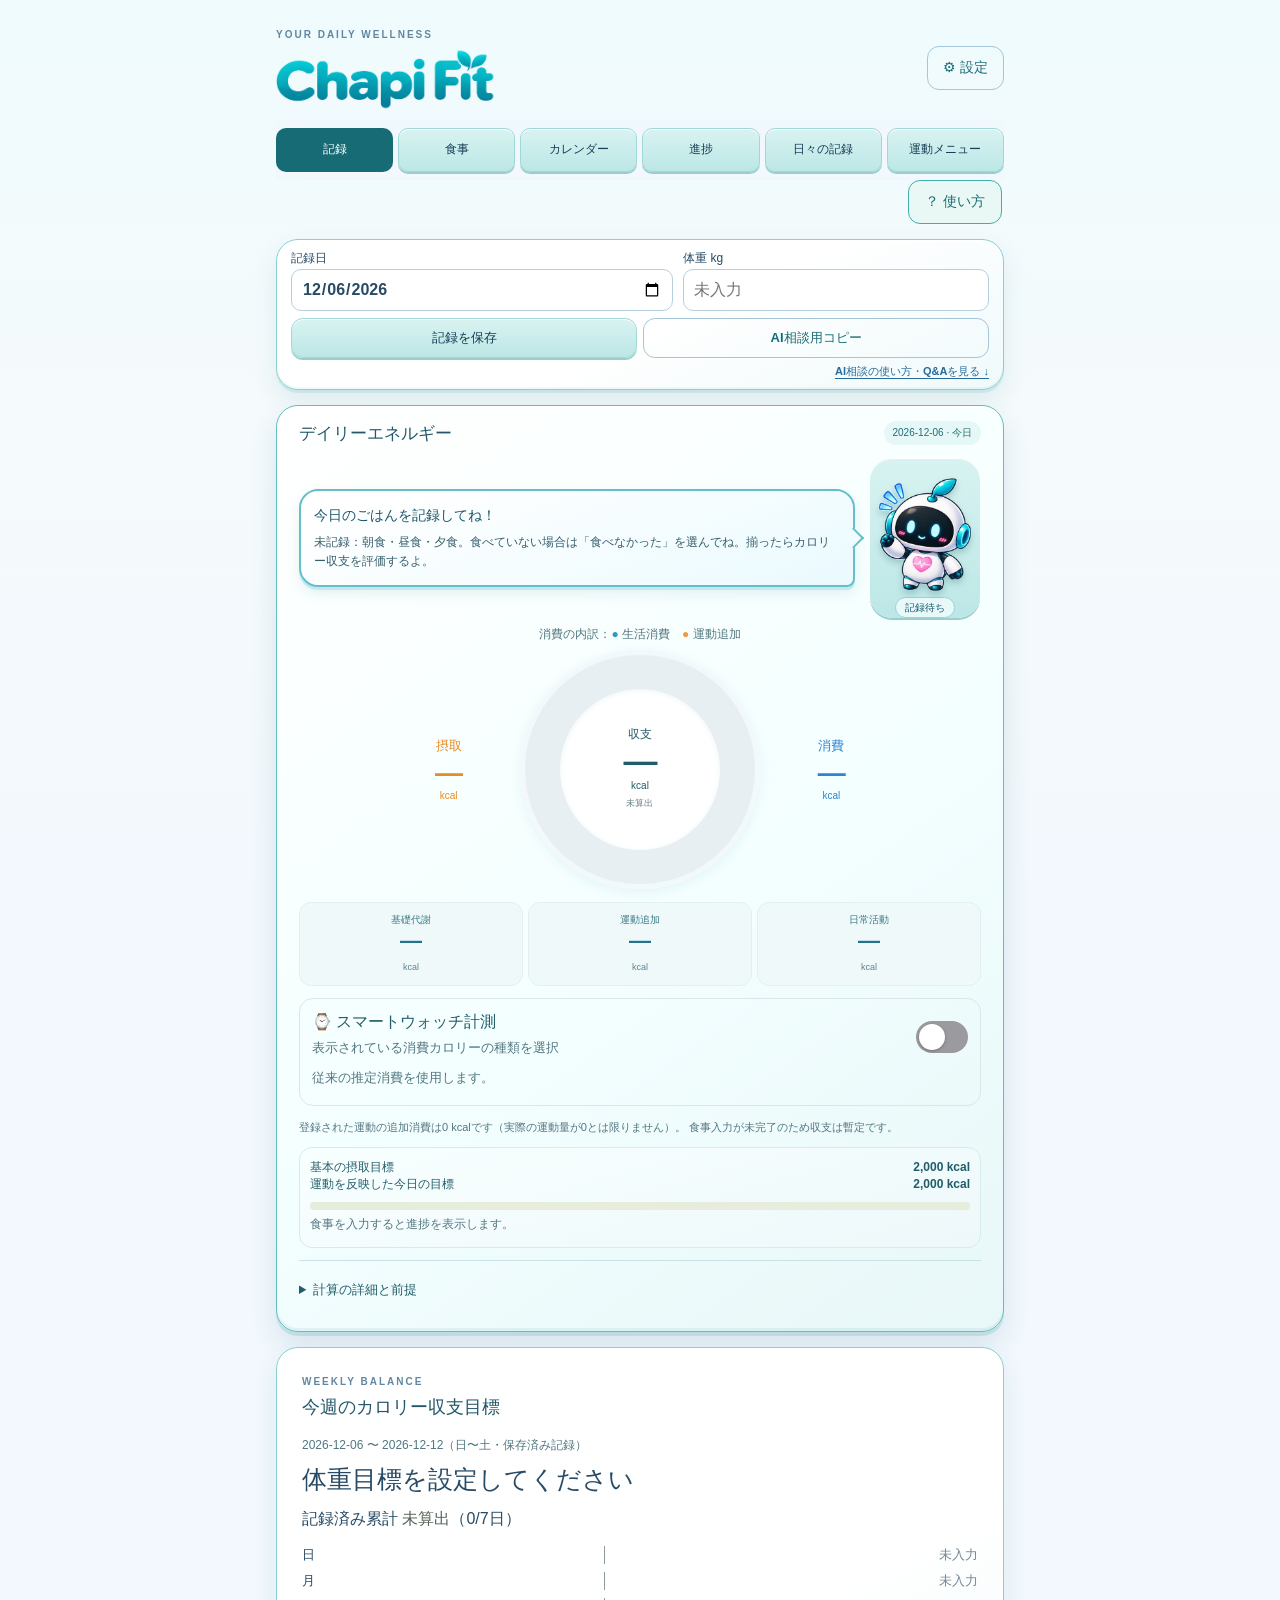
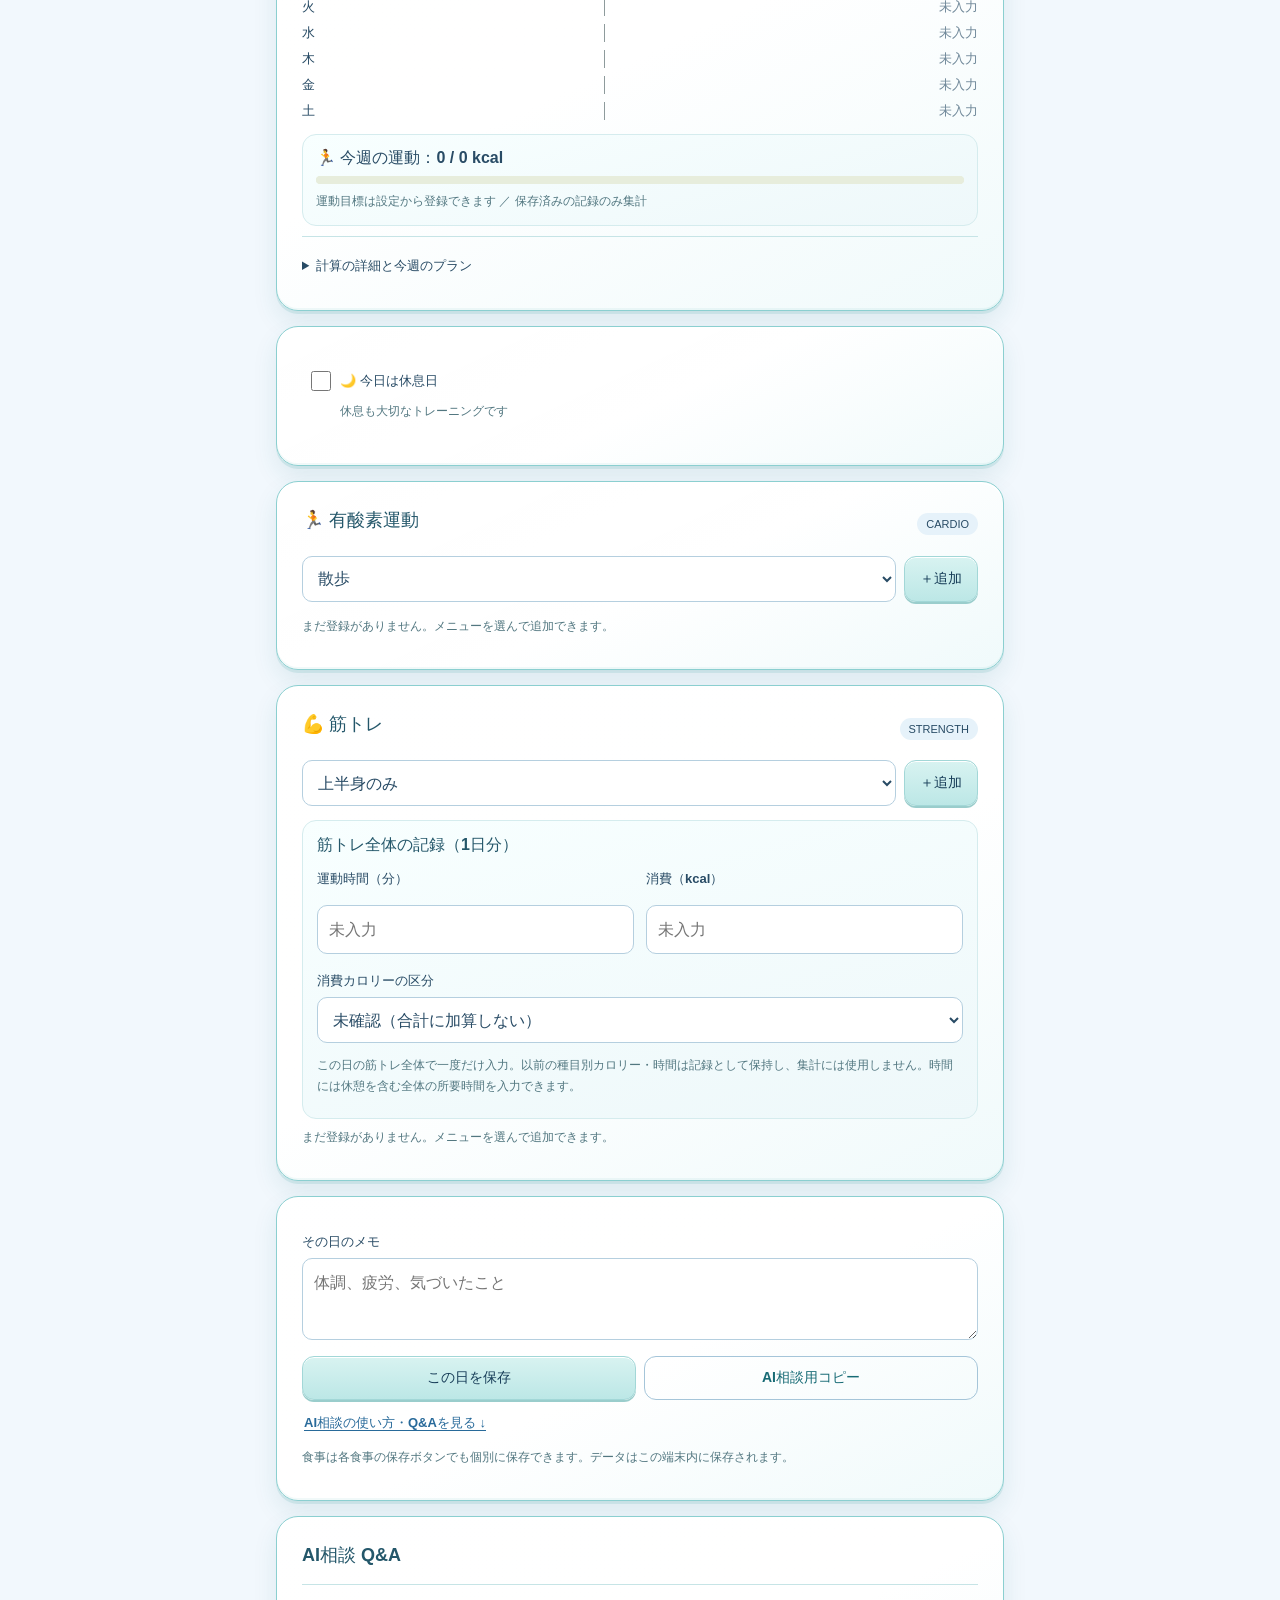
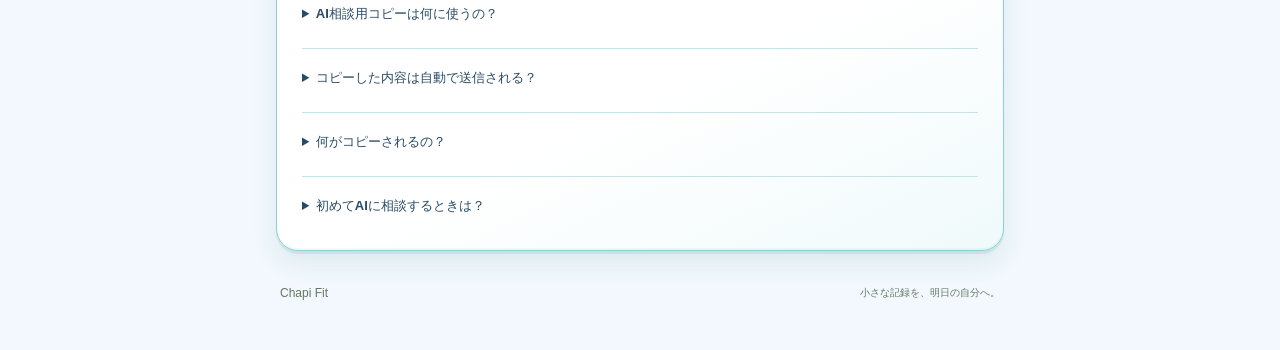
==== commit 087807b0: "Chapi Fit v3.5 正式版" ====
--- a/index.html
+++ b/index.html
@@ -1,17 +1,17 @@
 <!doctype html>
 <!-- CHAPIFIT-V35-VERIFY-20261010: independent upload marker -->
-<html lang="ja"><head><meta charset="utf-8"><meta name="viewport" content="width=device-width,initial-scale=1,viewport-fit=cover"><meta name="theme-color" content="#F2F8FD"><meta name="apple-mobile-web-app-capable" content="yes"><meta name="apple-mobile-web-app-title" content="Chapi Fit"><meta name="apple-mobile-web-app-status-bar-style" content="default"><meta name="description" content="運動、食事、体重をひとつに。毎日の記録をやさしく続ける Chapi Fit。"><title>Chapi Fit</title><link rel="apple-touch-icon" sizes="180x180" href="./apple-touch-icon.png?v=3.5-coach2"><link rel="icon" type="image/png" sizes="32x32" href="./favicon-32.png?v=3.5-coach2"><link rel="manifest" href="./manifest.webmanifest"><link rel="stylesheet" href="./styles.css?v=3.5-coach2"><script defer src="./core.js?v=3.5-coach2"></script><script defer src="./app.js?v=3.5-coach2"></script></head>
-<body><div class="app"><header><div><p class="eyebrow">YOUR DAILY WELLNESS</p><h1>Chapi Fit</h1></div><button id="openSettings" class="outline">⚙ 設定</button></header>
+<html lang="ja"><head><meta charset="utf-8"><meta name="viewport" content="width=device-width,initial-scale=1,viewport-fit=cover"><meta name="theme-color" content="#F2F8FD"><meta name="apple-mobile-web-app-capable" content="yes"><meta name="apple-mobile-web-app-title" content="Chapi Fit"><meta name="apple-mobile-web-app-status-bar-style" content="default"><meta name="description" content="運動、食事、体重をひとつに。毎日の記録をやさしく続ける Chapi Fit。"><title>Chapi Fit</title><link rel="apple-touch-icon" sizes="180x180" href="./apple-touch-icon.png?v=3.5-test-1010b"><link rel="icon" type="image/png" sizes="32x32" href="./favicon-32.png?v=3.5-test-1010b"><link rel="manifest" href="./manifest.webmanifest"><link rel="stylesheet" href="./styles.css?v=3.5-final-v1"><script defer src="./core.js?v=3.5-ui07-week-sun1"></script><script defer src="./app.js?v=3.5-final-v1"></script><script defer src="./guide.js?v=3.5-finish-v1"></script></head>
+<body><div class="app"><header><div><p class="eyebrow">YOUR DAILY WELLNESS</p><h1><img class="brand-logo" src="./chapi-logo.png" alt="Chapi Fit"></h1></div><button id="openSettings" class="outline">⚙ 設定</button></header>
 <nav aria-label="メインナビ"><button data-tab="record" class="active">記録</button><button data-tab="food">食事</button><button data-tab="calendar">カレンダー</button><button data-tab="progress">進捗</button><button data-tab="history">日々の記録</button><button data-tab="templates">運動メニュー</button></nav>
 <div id="notice" role="status" aria-live="polite"></div><div id="fatal" class="warning hidden"></div><div id="rollover" class="warning hidden"></div>
 <main>
 <section id="record" class="page">
-<div class="card date-card"><label>記録日<input id="recordDate" type="date"></label><label>体重 <span>kg</span><input id="weight" type="number" inputmode="decimal" min="1" max="500" step="0.1" placeholder="未入力"></label></div>
+<div class="card date-card"><label>記録日<input id="recordDate" type="date"></label><label>体重 <span>kg</span><input id="weight" type="number" inputmode="decimal" min="1" max="500" step="0.1" placeholder="未入力"></label><div class="actions quick-actions"><button id="saveDayTop" type="button">記録を保存</button><button id="copyDayTop" type="button" class="outline">AI相談用コピー</button></div><a class="faq-shortcut" href="#aiFaq">AI相談の使い方・Q&amp;Aを見る ↓</a></div>
 <div class="card hero energy-card" id="dailyEnergyCard">
   <div class="row energy-header"><h2 id="energyHeading">デイリーエネルギー</h2><span id="energyDate" class="badge"></span></div>
   <div class="energy-comment-area" aria-label="生成くんのコメント">
     <p id="mascotMessage" class="mascot-message" role="status">今日も記録ありがとう！</p>
-    <button id="mascot" class="mascot" type="button" aria-label="生成くんのコメントをもう一度表示" title="生成くんのコメント"><img id="mascotArt" src="./genkun-2.png?v=3.5-coach2-fullbody" alt="" width="84" height="90"><span id="mascotFace" class="hidden">🤖</span><span id="mascotGrade">記録待ち</span></button>
+    <button id="mascot" class="mascot" type="button" aria-label="生成くんのコメントをもう一度表示" title="生成くんのコメント"><img id="mascotArt" src="./genkun-2.png?v=3.5-test-1010b-fullbody" alt="" width="84" height="90"><span id="mascotFace" class="hidden">🤖</span><span id="mascotGrade">記録待ち</span></button>
   </div>
   <p class="hint" style="text-align:center;margin:0">消費の内訳：<span style="color:#3299bc">●</span> 生活消費　<span style="color:#ef9b43">●</span> 運動追加</p><div class="energy-dashboard">
     <div class="energy-metric energy-intake"><span class="energy-metric-label">摂取</span><strong id="intakeValue">—</strong><span class="energy-unit">kcal</span></div>
@@ -21,6 +21,7 @@
     <div class="energy-metric energy-burn"><span class="energy-metric-label">消費</span><strong id="totalEnergy">—</strong><span class="energy-unit">kcal</span></div>
   </div>
   <div class="energy-breakdown-grid"><div><span>基礎代謝</span><b id="energyBmr">—</b><small>kcal</small></div><div><span>運動追加</span><b id="energyExercise">—</b><small>kcal</small></div><div><span>日常活動</span><b id="energyActivity">—</b><small>kcal</small></div></div>
+  <div class="watch-control"><div class="row"><div><strong>⌚ スマートウォッチ計測</strong><p class="hint">表示されている消費カロリーの種類を選択</p></div><label class="watch-switch"><input id="watchEnabled" type="checkbox" role="switch" aria-label="スマートウォッチ計測を使用"><span class="watch-track"></span></label></div><div id="watchInputRow" class="hidden"><label>計測値の種類<select id="watchMode"><option value="total">1日の総消費カロリー</option><option value="active">アクティブ消費カロリー</option></select></label><label><span id="watchKcalLabel">1日の総消費カロリー（kcal）</span><input id="watchTotalKcal" type="number" min="1" step="1" inputmode="numeric" placeholder="例：2490"></label></div><p id="watchHint" class="hint"></p></div>
   <p id="energyBreakdown" class="breakdown sr-only"></p><p id="energyCaution" class="hint energy-caution"></p>
   <div class="energy-targets"><div class="row"><span>基本の摂取目標</span><b id="baseDailyTarget"></b></div><div class="row"><span>運動を反映した今日の目標</span><b id="dailyTarget"></b></div><progress id="dailyProgress" max="100" value="0"></progress><p id="dailyRemaining" class="hint"></p></div>
   <details><summary>計算の詳細と前提</summary><div id="energyDetails"></div><p class="hint">BMR：Mifflin–St Jeor式。10×体重kg＋6.25×身長cm−5×年齢＋性別係数（男性5／女性−161）。通常生活＝BMR×生活活動係数。運動の総消費入力は「総消費−BMR×運動時間（分）÷1,440」で正味消費へ換算し、0未満は0とします。正味入力はそのまま加算。いずれも推定で、体組成や日々の活動で誤差があります。</p><p class="hint">過去日の消費・収支は現在のプロフィール／生活係数で再評価します。過去の入力記録そのものは変更しません。</p></details>
@@ -29,9 +30,9 @@
 <div class="card" id="weeklyCard"><p class="eyebrow">WEEKLY BALANCE</p><h2 id="weekHeading">今週のカロリー収支目標</h2><p id="weekDates" class="hint"></p><div id="weekTarget" class="big"></div><div id="weekSummary"></div><div id="weekBars" class="week-bars" aria-label="曜日別カロリー収支"></div><div id="weeklyExerciseSummary" class="soft"></div><details><summary>計算の詳細と今週のプラン</summary><p id="weekDaily" class="hint"></p><p id="weekIntakeAllowance" class="hint" aria-live="polite"></p><div id="weekExercisePlan" class="soft"></div><p id="weekWarning" class="hint"></p></details></div>
 <div class="card"><label class="check rest-toggle"><input type="checkbox" id="restDay">🌙 今日は休息日 <small>休息も大切なトレーニングです</small></label></div><div class="card"><div class="section-head"><h2>🏃 有酸素運動</h2><span class="badge">CARDIO</span></div><div class="add-row"><label class="sr-only" for="cardioPicker">有酸素メニュー</label><select id="cardioPicker"></select><button id="addCardioSession">＋追加</button></div><div id="cardioSessions"></div></div>
 <div class="card"><div class="section-head"><h2>💪 筋トレ</h2><span class="badge">STRENGTH</span></div><div class="add-row"><label class="sr-only" for="strengthPicker">筋トレメニュー</label><select id="strengthPicker"></select><button id="addStrengthSession">＋追加</button></div><div class="strength-total"><h3>筋トレ全体の記録（1日分）</h3><div class="two strength-total-fields"><label>運動時間（分）<input id="strengthTotalMinutes" type="number" inputmode="decimal" min="0" step="0.1" placeholder="未入力"></label><label>消費（kcal）<input id="strengthTotalKcal" type="number" inputmode="decimal" min="0" step="1" placeholder="未入力"></label></div><label>消費カロリーの区分<select id="strengthTotalType"><option value="unknown">未確認（合計に加算しない）</option><option value="net">正味消費（安静時分を含まない）</option><option value="gross">総消費（安静時分を含む）</option></select></label><p class="hint">この日の筋トレ全体で一度だけ入力。以前の種目別カロリー・時間は記録として保持し、集計には使用しません。時間には休憩を含む全体の所要時間を入力できます。</p></div><div id="strengthSessions"></div></div>
-<div class="card"><label>その日のメモ<textarea id="daynote" placeholder="体調、疲労、気づいたこと"></textarea></label><div class="actions"><button id="saveDay">この日を保存</button><button id="copyDay" class="outline">報告をコピー</button></div><p class="hint">記録・食事は保存ボタンで同じ日付に保存します。データはこの端末内に保存されます。</p></div></section>
-<section id="food" class="page hidden"><div class="card"><p class="eyebrow">DAILY NUTRITION</p><div class="row"><h2>食事の記録</h2><span id="foodDate" class="badge"></span></div><div id="foodSummary" class="two"></div><p class="hint">食事の実績は入力値を合計します。PFCから実績カロリーを逆算しません。空欄は未記録、0は入力済みとして扱います。</p></div><div class="card"><div id="foodInputs"></div><label class="check"><input id="foodComplete" type="checkbox">この日の食事入力が完了した</label><p class="hint">食べなかった食事は0 kcal、まだ記録していない食事は空欄にしてください。</p><div class="actions"><button id="saveFood">この日を保存</button><button id="copyFood" class="outline">食事報告をコピー</button></div></div></section>
-<section id="calendar" class="page hidden"><div class="card"><div class="row"><button id="prevMonth" class="outline" aria-label="前の月">‹</button><h2 id="calendarMonth"></h2><button id="nextMonth" class="outline" aria-label="次の月">›</button></div><div id="calendarGrid" class="calendar"></div><p class="hint"><span class="negative">青：カロリー収支がマイナス（消費超過）</span><br><span class="positive">赤：カロリー収支がプラス（摂取超過）</span><br>±0：中立 ／ —：未算出 ／ *：暫定<br>💪 筋トレ　🏃 有酸素　🍽️ 食事登録済み</p></div><div class="card" id="monthlyBalanceCard"><h2>月間カロリー収支</h2><div id="monthlyBalanceSummary" aria-live="polite"></div></div><div class="card" id="calendarDetail"><h2>日付を選ぶと詳細を表示します</h2></div></section>
+<div class="card"><label>その日のメモ<textarea id="daynote" placeholder="体調、疲労、気づいたこと"></textarea></label><div class="actions"><button id="saveDay">この日を保存</button><button id="copyDay" class="outline">AI相談用コピー</button></div><a class="faq-shortcut" href="#aiFaq">AI相談の使い方・Q&amp;Aを見る ↓</a><p class="hint">食事は各食事の保存ボタンでも個別に保存できます。データはこの端末内に保存されます。</p></div><div class="card" id="aiFaq"><h2>AI相談 Q&amp;A</h2><details><summary>AI相談用コピーは何に使うの？</summary><p class="hint">記録内容をコピーして、ChatGPTなどのAIに貼り付け、食事や運動の相談に利用できます。</p></details><details><summary>コピーした内容は自動で送信される？</summary><p class="hint">いいえ。端末のクリップボードにコピーするだけです。貼り付け・送信は自分で行ってください。個人情報が含まれていないか確認しましょう。</p></details><details><summary>何がコピーされるの？</summary><p class="hint">選択した日の体重、食事とPFC、運動、推定消費カロリー、収支、メモなど、入力済みの記録です。未入力の項目は未記録として扱います。</p></details><details><summary>初めてAIに相談するときは？</summary><p class="hint">最初に「以下はChapi Fitで記録した運動・食事データです。未入力値を推測で補わず、推定値は概算として扱い、健康的な範囲で改善点を教えてください」と添えると伝わりやすくなります。</p></details></div></section>
+<section id="food" class="page hidden"><div class="card"><p class="eyebrow">DAILY NUTRITION</p><div class="row"><h2>食事の記録</h2><span id="foodDate" class="badge"></span></div><div id="foodSummary" class="two"></div><p class="hint">食事の実績は入力値を合計します。PFCから実績カロリーを逆算しません。空欄は未記録、0は入力済みとして扱います。</p></div><div class="card ai-food-card"><details id="aiFoodDetails"><summary class="ai-food-summary"><span class="ai-food-copy"><b>🍱 AIで食事を計算・取り込み</b><small>写真や文章からカロリー・PFCをかんたん計算</small></span><span class="ai-food-open">AI相談を開く</span></summary><div class="ai-food-body"><p class="hint">食事を文章で入力するか、写真をお手持ちのAIアプリに添付して栄養を推定します。依頼文・写真は自動送信されず、AI取り込みは「反映・保存」を押した時点で対象の食事を保存します。</p><label>対象の食事<select id="aiMealSelect"><option value="breakfast">朝食</option><option value="lunch">昼食</option><option value="dinner">夕食</option><option value="snack">間食</option></select></label><label>食べたもの・分量<textarea id="aiDescription" rows="4" placeholder="例：ご飯200g、鶏もも肉220g。写真だけで依頼する場合は空欄でもOK"></textarea></label><button id="aiCopyRequest" type="button" class="outline">AI計算の依頼文をコピー</button><label>AIから返されたJSON<textarea id="aiResult" rows="5" placeholder='{"format":"chapi-food-v1","items":[...]}'></textarea></label><div class="ai-json-actions"><button id="aiParse" type="button" class="outline">取り込み内容を確認</button><button id="aiClear" type="button" class="outline">JSONをクリア</button><button id="aiDiscard" type="button" class="outline">確認を破棄</button></div><button id="aiAcceptTop" type="button" disabled>確認した内訳を食事欄に反映・保存</button><div id="aiPreview" aria-live="polite"></div><button id="aiAccept" type="button" disabled>確認した内訳を食事欄に反映・保存</button><p class="hint">推定値には誤差があります。食品別内訳は保存後も編集可能。栄養素の一部が不明な場合は空欄として保持します。</p></div></details></div><div class="card"><div id="foodInputs"></div><label class="check"><input id="foodComplete" type="checkbox">この日の食事入力が完了した</label><p class="hint">食べなかった食事は0 kcal、まだ記録していない食事は空欄にしてください。</p><div class="actions"><button id="saveFood">この日を保存</button><button id="copyFood" class="outline">AI相談用コピー</button></div></div></section>
+<section id="calendar" class="page hidden"><div class="card"><div class="row"><button id="prevMonth" class="outline" aria-label="前の月">‹</button><h2 id="calendarMonth"></h2><button id="nextMonth" class="outline" aria-label="次の月">›</button></div><div id="calendarGrid" class="calendar"></div><p class="hint"><span class="negative">青：カロリー収支がマイナス（消費超過）</span><br><span class="positive">赤：カロリー収支がプラス（摂取超過）</span><br>±0：中立 ／ —：未算出 ／ *：暫定<br>💪 筋トレ　🏃‍♀️ 有酸素　🌙 休息日　🍽️ 食事登録済み</p></div><div class="card" id="monthlyBalanceCard"><h2>月間カロリー収支</h2><div id="monthlyBalanceSummary" aria-live="polite"></div></div><div class="card" id="calendarDetail"><h2>日付を選ぶと詳細を表示します</h2></div></section>
 <section id="progress" class="page hidden"><div class="card"><p class="eyebrow">YOUR PROGRESS</p><h2>進捗グラフ</h2><div class="segmented"><button id="weightGraphTab" class="active">体重推移</button><button id="balanceGraphTab">カロリー収支</button></div><div id="weightGraphControls" class="row wrap"><label>期間<select id="graphPeriod"><option value="week">1週間</option><option value="1">1か月</option><option value="3">3か月</option><option value="6">6か月</option><option value="12">12か月</option><option value="all">全期間</option></select></label><label class="check"><input id="showAverage" type="checkbox" checked>7日移動平均</label></div><div id="balanceGraphControls" class="row wrap hidden"><label>期間<select id="balancePeriod"><option value="week">1週間</option><option value="30">30日</option><option value="90">90日</option></select></label><button id="prevWeek" class="outline">前へ</button><span id="graphWeekLabel"></span><button id="nextWeek" class="outline">次へ</button></div><div id="graph" class="chart"></div><div id="graphDetail" class="hint" aria-live="polite">点や棒をタップすると詳細が表示されます。</div><p id="graphNote" class="hint"></p></div><div class="card"><h2>累積カロリー収支</h2><p class="hint">記録のある日だけを累積。−7,200 kcalは体脂肪約1 kg相当の参考値であり、実際の減量を保証しません。</p><div id="cumulativeMilestone" class="milestone-message hidden" aria-live="polite"></div><div id="cumulativeGraph" class="chart"></div><div id="cumulativeDetail" class="hint" aria-live="polite">線上の点をタップすると日付と累積収支を表示します。</div><p id="cumulativeNote" class="hint"></p></div><div class="card"><h2>月間の体重目標</h2><div id="monthlyGoals"></div></div></section>
 <section id="history" class="page hidden"><div class="card"><h2>日々の記録</h2><p class="hint">日付をタップすると食事・PFC・運動の詳細を確認できます。</p><div id="historyList"></div></div></section>
 <section id="templates" class="page hidden"><div class="card"><h2>運動メニューの登録・編集</h2><p class="hint">よく行う筋トレや有酸素運動をセットにして登録できます。登録したメニューは「記録」画面から呼び出せます。メニューを変更しても、過去に保存した運動記録は変わりません。</p></div><div class="card"><h2>登録済みの運動メニュー</h2><button id="newTemplate">＋ 新しい運動メニューを作成</button><div id="templateList"></div></div><div id="templateEditor" class="card hidden"><h2>メニューを編集</h2><label>メニュー名<input id="templateName"></label><div id="templateItems"></div><div class="actions"><button id="newStrengthItem" class="outline">＋筋トレ</button><button id="newCardioItem" class="outline">＋有酸素</button></div><div class="actions"><button id="saveTemplate">メニューを保存</button><button id="cancelTemplate" class="outline">キャンセル</button></div></div></section>
@@ -39,4 +40,4 @@
 <div class="card" data-settings="goal"><h2>体重目標と期間</h2><div class="two"><label>開始体重（kg）<input id="goalCurrent" type="number" inputmode="decimal" min="1" max="500" step="0.1"></label><label>目標体重（kg）<input id="goalTarget" type="number" inputmode="decimal" min="1" max="500" step="0.1"></label></div><label>期間（1〜60か月）</label><div class="row"><button id="monthsMinus" class="outline" aria-label="1か月減らす">−</button><input id="goalMonths" type="number" min="1" max="60" step="1" value="12" aria-label="期間（月）"><span>か月</span><button id="monthsPlus" class="outline" aria-label="1か月増やす">＋</button></div><input id="goalMonthsRange" type="range" min="1" max="60" step="1" value="12" aria-label="期間スライダー"><div class="exercise-goal-settings"><h3>週間運動目標と食事の調整</h3><label>週間運動消費カロリー目標（正味・kcal / 週）<input id="goalExerciseWeekly" type="number" inputmode="numeric" min="0" max="10000" step="50" value="0"></label><input id="goalExerciseRange" type="range" min="0" max="5000" step="50" value="0" aria-label="週間運動消費カロリー目標スライダー"><p class="hint">運動は週間目標で管理し、日割り目安も小さく表示します。消費量の推定誤差を考慮し、食事目標への反映は運動計画の70％に抑えます。計画値を実際の運動記録として加算することはありません。</p></div><div id="goalPreview" class="soft"></div><p class="hint">体重1 kg＝約7,700 kcalの単純換算です。長期の代謝変化や水分変動は反映せず、実際の変化とは一致しません。目標は今日から適用し、過去の目標履歴を残します。</p><button id="saveGoal">体重目標を保存</button><button id="useGoalCalories" class="outline">参考カロリーを食事目標へ反映</button><p class="hint">食事目標は自動で上書きしません。反映後も「食事目標を保存」が必要です。</p></div>
 <div class="card" data-settings="targets"><h2>食事目標・PFC配分</h2><label>目的別の初期提案<select id="purpose"><option value="maintain">健康維持</option><option value="loss">減量重視</option><option value="retain">筋肉維持＋減量</option><option value="gain">筋肉増量</option><option value="custom">カスタム</option></select></label><button id="suggestTargets" class="outline">おすすめ値を確認</button><div id="suggestionBox" class="soft hidden"></div><label>摂取カロリー目標（kcal / 日）<input id="targetKcal" type="number" inputmode="decimal" min="1" max="10000" step="1"></label><div class="row wrap"><label>入力・表示単位<select id="macroMode"><option value="g">g</option><option value="percent">%</option></select></label><button id="unlockAll" class="outline">鍵をすべて解除</button></div><div id="macroControls"></div><p id="macroMessage" class="warning hidden" role="status"></p><p id="macroSummary" class="hint"></p><button id="saveTargets">食事目標を保存</button><details><summary>提案ロジックと計算の前提</summary><p class="hint">P=4 kcal/g、F=9 kcal/g、C=4 kcal/gで目標だけを配分します。鍵はg値を固定し、残りの栄養素だけで調整します。表示丸め前の値を保存します。</p><p class="hint">初期提案は通常生活消費を基準に、維持100%／減量85%／筋肉維持＋減量90%／増量105%。自動提案の下限は1,500 kcal（万人の安全基準ではなく本アプリの保守的な制限）。記録した運動分は日々変わるため提案に固定加算しません。</p><p class="hint">Pは目的・直近28日の筋トレ記録に応じ参照体重×1.0〜1.8 g。参照体重は現在・目標体重を考慮しBMI 25相当を上限にします（アプリ独自の過大提案防止）。Fはエネルギー25%または参照体重×0.6 gの多い方、残りをCへ。減量を伴う低体重には自動提案しません。「理想比率」や医学的処方ではありません。</p><p class="hint"><a href="https://pubmed.ncbi.nlm.nih.gov/28642676/" target="_blank" rel="noopener">ISSN：運動者のたんぱく質</a> ／ <a href="https://www.canada.ca/en/health-canada/services/food-nutrition/healthy-eating/dietary-reference-intakes/tables/reference-values-macronutrients.html" target="_blank" rel="noopener">Health Canada：栄養素の参考範囲</a> ／ <a href="https://www.niddk.nih.gov/research-funding/at-niddk/labs-branches/laboratory-biological-modeling/integrative-physiology-section/research/body-weight-planner" target="_blank" rel="noopener">NIDDK：体重変化と動的モデル</a></p></details></div>
 <div class="card"><h2>バックアップ・復元</h2><p class="hint">記録はこのブラウザ・端末に保存されます。端末変更やホーム画面アイコンの整理前に書き出してください。</p><div class="actions"><button id="exportBackup">バックアップ書き出し</button><button id="importBackup" class="outline">バックアップ復元</button></div><input id="importFile" class="hidden" type="file" accept="application/json,.json"><div class="actions"><button id="exportOriginal" class="outline">更新前コピー</button><button id="exportRestore" class="outline">復元前コピー</button><button id="exportDeleted" class="outline">削除前コピー</button></div><p class="hint">復元前にも現在データのコピーを端末内に確保します。復元は既存記録・メニュー・設定を置き換えるため、内容を確認して実行してください。</p><details><summary>ホーム画面・更新について</summary><p class="hint">二つのホーム画面アイコンがある場合は、それぞれの記録を確認・バックアップしてから不要なショートカットを整理してください。旧アイコンをアプリから遠隔削除することはできません。SafariのWebサイトデータは削除しないでください。</p><p class="hint">公開更新後は同じURLを開いて再読み込みしてください。オフライン中は前回読み込んだ画面を表示します。名前はChapi Fit、公開パスはこれまでと同じです。</p><a href="https://github.com/nekoforge-lab/chapi-training/upload/main" target="_blank" rel="noopener">GitHubのアップロード画面</a></details><p class="hint">Chapi Fit 3.0 · 2026-10-09</p></div></section>
-</main><footer>Chapi Fit <span>小さな記録を、明日の自分へ。</span></footer></div><noscript>Chapi Fitの記録機能にはJavaScriptが必要です。</noscript></body></html>
+</main><footer>Chapi Fit <span>小さな記録を、明日の自分へ。</span></footer></div><button id="backToTop" type="button" class="back-to-top" aria-label="ページの先頭へ戻る" title="ページの先頭へ戻る" hidden>↑</button><noscript>Chapi Fitの記録機能にはJavaScriptが必要です。</noscript></body></html>
--- a/styles.css
+++ b/styles.css
@@ -164,3 +164,171 @@
 .energy-card .mascot-coach-title{display:block;font-size:14px;line-height:1.45;font-weight:800;color:#18566c}
 .energy-card .mascot-coach-advice{display:block;font-size:12px;line-height:1.6;font-weight:400;color:#365e6b}
 @media(max-width:380px){.energy-card .energy-comment-area{min-height:180px}.energy-card .mascot-message{padding:11px 10px}.energy-card .mascot-coach-title{font-size:13px}.energy-card .mascot-coach-advice{font-size:11px}}
+
+/* Smartwatch daily total input */
+.watch-control{margin:12px 0;padding:12px;border:1px solid var(--border,#dbe6e7);border-radius:14px}.watch-control .row{display:flex;align-items:center;justify-content:space-between;gap:12px}.watch-control .hint{margin:4px 0;font-size:.8rem}.watch-control label:not(.watch-switch){display:block;margin-top:10px}.watch-control input[type=number]{display:block;width:100%;margin-top:5px}.watch-switch{position:relative;display:inline-block;width:52px;height:32px;flex:none;cursor:pointer}.watch-switch input{position:absolute;opacity:0;width:100%;height:100%;margin:0}.watch-track{position:absolute;inset:0;background:#9b9b9f;border-radius:99px;transition:background .18s}.watch-track:before{content:"";position:absolute;width:26px;height:26px;left:3px;top:3px;background:white;border-radius:50%;box-shadow:0 1px 3px #0004;transition:transform .18s}.watch-switch input:checked+.watch-track{background:#34c759}.watch-switch input:checked+.watch-track:before{transform:translateX(20px)}.watch-switch input:focus-visible+.watch-track{outline:3px solid #1885bd;outline-offset:3px}
+
+/* Weekly balance: compact, non-overlapping numbers and consistent balance colors. */
+#weeklyCard #weekTarget{font-size:clamp(17px,4.5vw,25px);line-height:1.35;overflow-wrap:anywhere;margin:8px 0}
+#weeklyCard #weekSummary p{margin:5px 0;overflow-wrap:anywhere}
+#weeklyCard #weekSummary b{font-variant-numeric:tabular-nums}
+#weeklyCard .week-row{grid-template-columns:1.3em minmax(0,1fr) minmax(88px,auto);gap:6px}
+#weeklyCard .week-amount{font-size:clamp(10px,2.8vw,13px);white-space:nowrap}
+#weeklyCard .week-bar.negative{background:#2478bf}
+#weeklyCard .week-bar.positive{background:#bc4554}
+@media(max-width:370px){#weeklyCard .week-row{grid-template-columns:1em minmax(0,1fr) minmax(80px,auto);gap:4px}}
+/* Weekly balance text uses the same deficit/surplus palette as its bars. */
+#weeklyCard .negative{color:#2478bf}
+#weeklyCard .positive{color:#bc4554}
+
+/* v3.5 test additions */
+.brand-logo{display:block;width:min(220px,54vw);height:auto;max-height:72px;object-fit:contain;object-position:left center}
+.date-card .quick-actions{grid-column:1/-1;margin:0;display:grid;grid-template-columns:repeat(2,minmax(0,1fr));gap:8px}
+.quick-actions button{padding:10px 5px;font-size:13px;white-space:normal}
+.calendar .marks{font-size:10px;white-space:normal;overflow-wrap:anywhere;text-align:center;min-height:14px}
+@media(max-width:360px){.calendar .marks{font-size:9px}.brand-logo{width:min(190px,52vw)}}
+
+/* UI-01: trim header whitespace only. */
+header{margin-bottom:10px}
+
+/* UI-03: Q&A shortcut */
+.faq-shortcut{display:inline-block;margin:8px 0 3px;padding:8px 2px;font-size:13px;font-weight:650;line-height:1.6;text-underline-offset:3px}
+#aiFaq{scroll-margin-top:84px}
+
+/* AI food import */
+.ai-food-card textarea{width:100%;min-height:90px}.ai-item-details{margin:12px 0;padding:12px;border:1px solid #b9d4dc;border-radius:12px}.ai-item{padding:12px 0;border-top:1px solid #d5e5ec}.ai-item label{display:block;margin:7px 0}.ai-item input,.ai-item textarea{width:100%}#aiPreview{overflow-wrap:anywhere}#aiPreview p{font-size:.9rem}#backToTop{width:100%}
+
+/* Chapi Fit v3.5: independent help tutorial */
+.guide-launch-row{display:flex;justify-content:flex-end;margin:0 2px 10px}
+.guide-launch{background:#e9f7f5!important;border:1.5px solid #40afa9!important;color:#176e70!important;font-weight:800!important;border-radius:12px!important;padding:9px 16px!important;min-height:44px}
+.guide-overlay{position:fixed;inset:0;z-index:9999;background:#123d48a8;display:flex;align-items:center;justify-content:center;padding:16px;box-sizing:border-box}
+body.guide-open{overflow:hidden}
+.guide-panel{width:min(100%,440px);max-height:min(90dvh,740px);overflow:auto;overscroll-behavior:contain;background:#f8fcfc;border:2px solid #9cdbd8;border-radius:22px;padding:17px;box-sizing:border-box;box-shadow:0 18px 55px #103e4b55;color:#1b5962}
+.guide-top{display:flex;align-items:center;justify-content:space-between;gap:8px;font-size:17px}
+.guide-close{min-height:42px!important;padding:8px 12px!important;background:#e6f4f4!important;color:#1d6870!important;border:1px solid #b6dcda!important;border-radius:11px!important;font-size:13px!important}
+.guide-progress{margin:15px 0 13px;display:flex;align-items:center;gap:13px;font-size:12px;font-weight:800;color:#3a7c80}
+.guide-dots{display:flex;gap:5px;flex:1}.guide-dots span{flex:1;height:6px;background:#d9e8e8;border-radius:9px}.guide-dots span.active{background:#0da59e}
+.guide-slide{min-height:290px;background:linear-gradient(160deg,#fff,#eaf8f8);border:1px solid #cde9e6;border-radius:17px;padding:20px 16px;display:flex;flex-direction:column;align-items:center;text-align:center;justify-content:center;touch-action:pan-y;box-sizing:border-box}
+.guide-illustration{width:88px;height:88px;border-radius:22px;display:grid;place-items:center;background:#d8f2ee;border:2px solid #8ed5cf;font-size:44px;margin-bottom:13px}
+.guide-slide h2{color:#166a6d;font-size:20px;line-height:1.4;margin:0 0 10px}
+.guide-slide p{font-size:15px;line-height:1.7;margin:0 0 12px;color:#285f66}
+.guide-slide .guide-hint{font-size:13px;background:#f0f8f7;border-left:3px solid #1baaa0;border-radius:8px;padding:10px;text-align:left;width:100%;box-sizing:border-box;margin:0}
+.guide-controls{display:flex;justify-content:space-between;gap:10px;margin-top:15px}.guide-controls button{min-height:46px;min-width:105px}.guide-controls button:disabled{opacity:.4}
+@media(max-width:370px){.guide-panel{padding:12px}.guide-slide{padding:14px 12px;min-height:265px}.guide-slide h2{font-size:18px}}
+
+/* AI food import preview: compact, readable mobile cards */
+#aiPreview{margin-top:14px;overflow-wrap:anywhere}
+#aiPreview>h3{font-size:1.08rem;margin:0 0 12px;color:#17676e}
+.ai-preview-total{background:#eaf6f5;border:1px solid #9ed5d1;border-radius:15px;padding:16px;margin-bottom:14px}
+.ai-preview-caption{font-size:.8rem;color:#42777b}
+.ai-preview-energy{display:block;font-size:1.85rem;line-height:1.4;color:#145d66;font-variant-numeric:tabular-nums}
+.ai-preview-macros{display:flex;flex-wrap:wrap;gap:8px 16px;color:#476e75;font-size:.85rem;font-variant-numeric:tabular-nums;margin-top:8px}
+.ai-preview-list{display:grid;gap:10px}
+.ai-preview-card{background:#fff;border:1px solid #bfd7dc;border-radius:13px;padding:13px;min-width:0}
+.ai-preview-heading{display:flex;justify-content:space-between;gap:10px;align-items:flex-start}
+.ai-preview-heading>div{min-width:0;flex:1}
+.ai-preview-heading strong{display:block;line-height:1.4;overflow-wrap:anywhere}
+.ai-preview-heading small{display:block;color:#607d84;margin-top:3px;overflow-wrap:anywhere}
+.ai-preview-kcal{white-space:nowrap;color:#176b73;font-variant-numeric:tabular-nums}
+.ai-preview-note{margin-top:10px;border-top:1px solid #e0ebee;padding-top:8px}
+.ai-preview-note summary{font-size:.83rem;color:#286f78;cursor:pointer;font-weight:650}
+#aiPreview .ai-preview-note p{font-size:.83rem;line-height:1.65;margin:8px 0 0;white-space:pre-wrap}
+@media(max-width:390px){.ai-preview-card{padding:11px}.ai-preview-macros{gap:6px 10px;font-size:.8rem}}
+
+/* v3.5: global floating return-to-top and clearer AI food review */
+.back-to-top{position:fixed;right:calc(14px + env(safe-area-inset-right, 0px));bottom:calc(82px + env(safe-area-inset-bottom, 0px));z-index:40;width:48px;height:48px;min-width:48px;padding:0;border:1px solid #a4d2d1;border-radius:50%;background:#13767b;color:#fff;font-size:1.45rem;font-weight:700;box-shadow:0 4px 15px #174b4b44;cursor:pointer;display:grid;place-items:center;transition:opacity .18s ease,transform .18s ease}
+.back-to-top[hidden]{display:none!important}
+.back-to-top:focus-visible{outline:3px solid #f5ab4b;outline-offset:3px}
+.ai-preview-total{padding:18px 16px;margin:14px 0 16px;background:#eaf6f5;border:1px solid #9ed5d1;border-radius:16px}
+.ai-preview-energy{font-size:2.15rem;line-height:1.35}
+.ai-preview-macros{display:grid;grid-template-columns:repeat(3,minmax(0,1fr));gap:8px;margin-top:10px}
+.ai-preview-macros span{display:block;min-width:0;padding:7px 5px;text-align:center;border-radius:8px;background:#f0f7f8;overflow-wrap:anywhere;font-size:.82rem}
+.ai-preview-total .ai-preview-macros span{background:#fff}
+.ai-preview-list{gap:12px}
+.ai-preview-card{padding:15px;border:1px solid #b9d6db;border-radius:14px;box-shadow:0 2px 6px #20494b0b}
+.ai-preview-heading{gap:12px;align-items:start}
+.ai-preview-heading small{margin-top:5px}
+.ai-preview-kcal{font-size:1.03rem}
+@media(max-width:390px){.ai-preview-macros{gap:5px}.ai-preview-macros span{font-size:.75rem;padding:7px 3px}.ai-preview-card{padding:12px}}
+@media(prefers-reduced-motion:reduce){.back-to-top{transition:none}}
+
+/* Fixed scroll-to-top: isolate from app layout and generic button styles. */
+body > #backToTop.back-to-top {
+  position:fixed!important; inset:auto calc(16px + env(safe-area-inset-right, 0px)) calc(92px + env(safe-area-inset-bottom, 0px)) auto!important;
+  display:flex!important; align-items:center; justify-content:center;
+  box-sizing:border-box!important; width:48px!important; min-width:48px!important; max-width:48px!important;
+  height:48px!important; min-height:48px!important; max-height:48px!important;
+  flex:none!important; padding:0!important; margin:0!important;
+  border:3px solid #145d67!important; border-radius:50%!important;
+  background:#d7f1ef!important; background-image:none!important; color:#145d67!important;
+  box-shadow:0 3px 10px #163c4760,0 0 0 2px #ffffffdd!important;
+  font-size:24px!important; line-height:1!important; font-weight:800!important;
+  z-index:100!important; touch-action:manipulation;
+}
+body > #backToTop.back-to-top[hidden] {display:none!important;}
+
+/* v3.5 meal-save UX */
+.meal-save{display:block;width:100%;margin:10px 0 5px}.ai-json-actions{display:flex;flex-wrap:wrap;gap:7px;margin:9px 0}.ai-json-actions button{flex:1 1 125px}.ai-food-card #aiAcceptTop,.ai-food-card #aiAccept{width:100%;margin:8px 0}.ai-food-card #aiAcceptTop:disabled{display:none}.date-card{gap:8px;padding-top:13px;padding-bottom:13px}.date-card .quick-actions{margin:0}.date-card .quick-actions button{min-height:44px}.date-card .faq-shortcut{margin:0;padding:0;font-size:12px;line-height:1.4}.faq-shortcut{margin:3px 0;padding:2px}.ai-preview-macros{gap:8px;flex-wrap:wrap}
+
+/* v3.5 compact food UX */
+.ai-food-card{padding:0;overflow:hidden;border-color:#7fcfcb;box-shadow:0 3px 0 #b7e5e2,0 8px 18px #1c73751a}
+.ai-food-card>details{margin:0}
+.ai-food-summary{list-style:none;display:flex;align-items:center;justify-content:space-between;gap:12px;padding:16px 17px;cursor:pointer;background:linear-gradient(135deg,#eefcfb,#d8f3f1);color:#145f68}
+.ai-food-summary::-webkit-details-marker{display:none}
+.ai-food-summary span:first-child{display:flex;flex-direction:column;gap:3px;min-width:0}
+.ai-food-summary b{font-size:17px;line-height:1.35}
+.ai-food-summary small{font-size:11px;color:#527b80;font-weight:600;line-height:1.45}
+.ai-food-open{flex:none;border-radius:999px;background:#177c80;color:#fff;padding:7px 10px;font-size:11px;font-weight:800;white-space:nowrap}
+.ai-food-summary .ai-food-open:after{content:' ▼'}
+#aiFoodDetails[open] .ai-food-open:after{content:' ▲'}
+#aiFoodDetails[open] .ai-food-open{background:#e5f6f5;color:#17666b;border:1px solid #8acbc8}
+.ai-food-body{padding:4px 17px 17px}
+.meal-section{border:1px solid #b8d9dc;border-radius:17px;padding:14px 13px 15px;margin:12px 0;background:linear-gradient(180deg,#fff,#fbfefe);box-shadow:0 2px 7px #174f5710}
+.meal-section+.meal-section{margin-top:16px}
+.meal-head{display:grid;grid-template-columns:auto minmax(0,1fr) auto;align-items:center;gap:9px;margin-bottom:11px;padding-bottom:9px;border-bottom:2px solid #d7eeee}
+.meal-head h3{margin:0;font-size:18px;color:#205d69}
+.meal-head .meal-skip{margin:0;justify-self:start;font-size:13px;white-space:nowrap}
+.meal-head .meal-save{width:auto;min-width:64px;min-height:38px;margin:0;padding:8px 13px;border:0;border-radius:11px;background:#177c80;color:#fff;font-weight:800;box-shadow:0 3px 0 #0f5f63}
+.meal-head .meal-save:active{transform:translateY(2px);box-shadow:0 1px 0 #0f5f63}
+.ai-food-card #aiAcceptTop:disabled,.ai-food-card #aiAccept:disabled{display:none!important}
+@media(max-width:390px){.ai-food-summary{padding:14px 13px}.ai-food-summary b{font-size:15px}.ai-food-open{padding:6px 8px}.meal-section{padding:12px 10px}.meal-head{gap:6px}.meal-head h3{font-size:17px}.meal-head .meal-skip{font-size:12px}.meal-head .meal-save{min-width:58px;padding:8px 10px}}
+
+
+/* v3.5 final UX polish: compact but prominent AI entry + tighter record header */
+.ai-food-summary{padding:15px 16px;gap:10px;align-items:center}
+.ai-food-copy{display:flex!important;flex-direction:column;gap:5px;min-width:0;flex:1}
+.ai-food-summary b{font-size:20px;line-height:1.25;letter-spacing:-.2px;color:#125a64}
+.ai-food-summary small{display:block;font-size:13px;line-height:1.45;color:#4b7379;font-weight:650}
+.ai-food-open{font-size:13px;padding:9px 12px;box-shadow:0 2px 0 #0f5f63}
+#aiFoodDetails[open] .ai-food-summary{padding-bottom:13px}
+#aiFoodDetails[open] .ai-food-summary b{font-size:18px}
+#aiFoodDetails[open] .ai-food-summary small{font-size:12px}
+/* Only show commit buttons after a valid preview exists. */
+.ai-food-card #aiAcceptTop:disabled,.ai-food-card #aiAccept:disabled{display:none!important}
+/* Tighter top controls on Record without changing stored data or calculations. */
+.date-card{padding:10px 14px;gap:7px 10px;align-items:end}
+.date-card label{font-size:12px;line-height:1.35}
+.date-card label input{margin-top:3px;min-height:42px;padding:8px 10px}
+.date-card .quick-actions{gap:6px}
+.date-card .quick-actions button{min-height:40px;padding:7px 10px;font-size:13px}
+.date-card .faq-shortcut{font-size:11px;line-height:1.25;justify-self:end;align-self:center}
+.energy-card{padding-top:15px}
+.energy-card .energy-header{margin-bottom:3px}
+.energy-comment-area{margin-top:0!important;margin-bottom:2px!important}
+@media(max-width:430px){
+ .ai-food-summary{display:grid;grid-template-columns:minmax(0,1fr) auto;padding:14px 13px}
+ .ai-food-summary b{font-size:18px}
+ .ai-food-summary small{font-size:12px}
+ .ai-food-open{font-size:12px;padding:8px 10px}
+ .date-card{padding:9px 12px}
+}
+@media(max-width:370px){
+ .ai-food-summary{grid-template-columns:1fr}
+ .ai-food-open{justify-self:start}
+}
+
+
+/* v3.5 release-candidate finishing touches */
+.date-card .faq-shortcut{grid-column:2;justify-self:end;text-align:right}
+.meal-head .meal-save{background:#0f7479!important;color:#fff!important;border-color:#0f7479!important;opacity:1!important;box-shadow:0 3px 0 #09565a!important}
+.meal-head .meal-save:hover{filter:brightness(.96)}
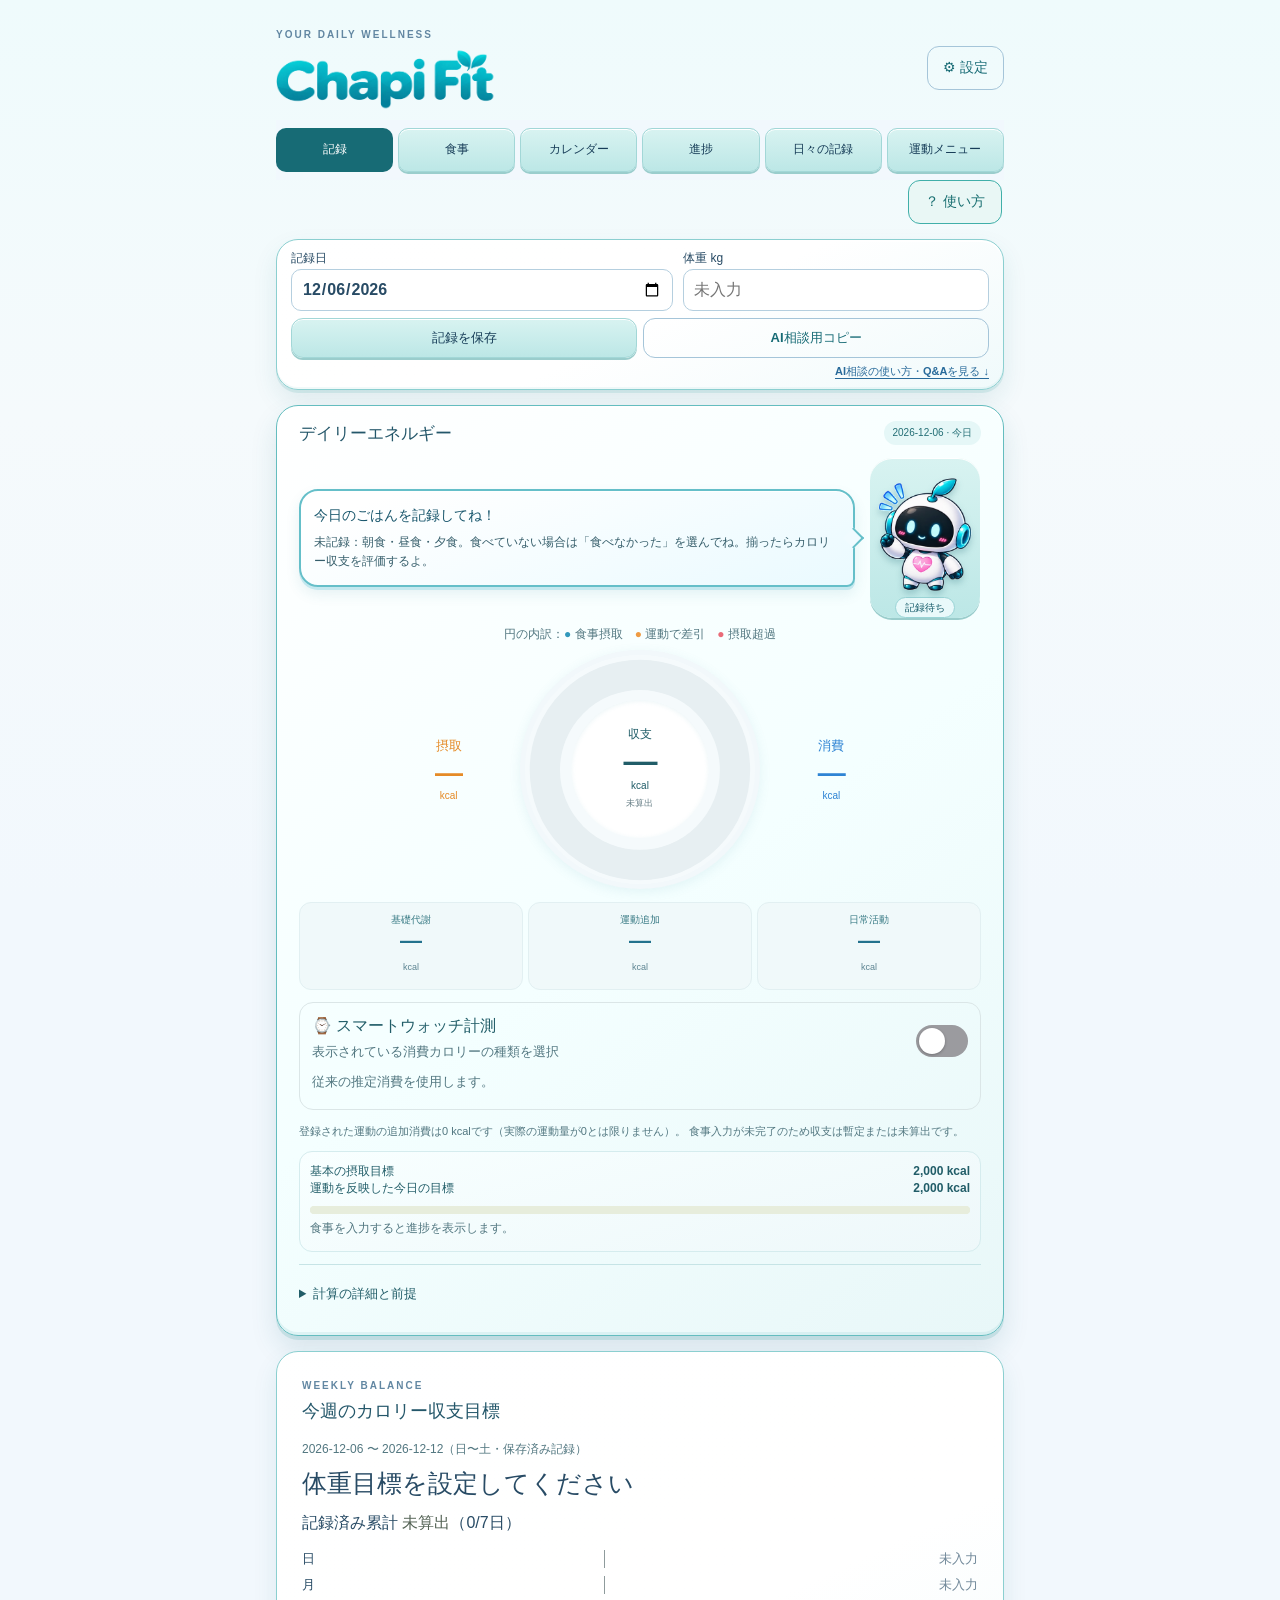
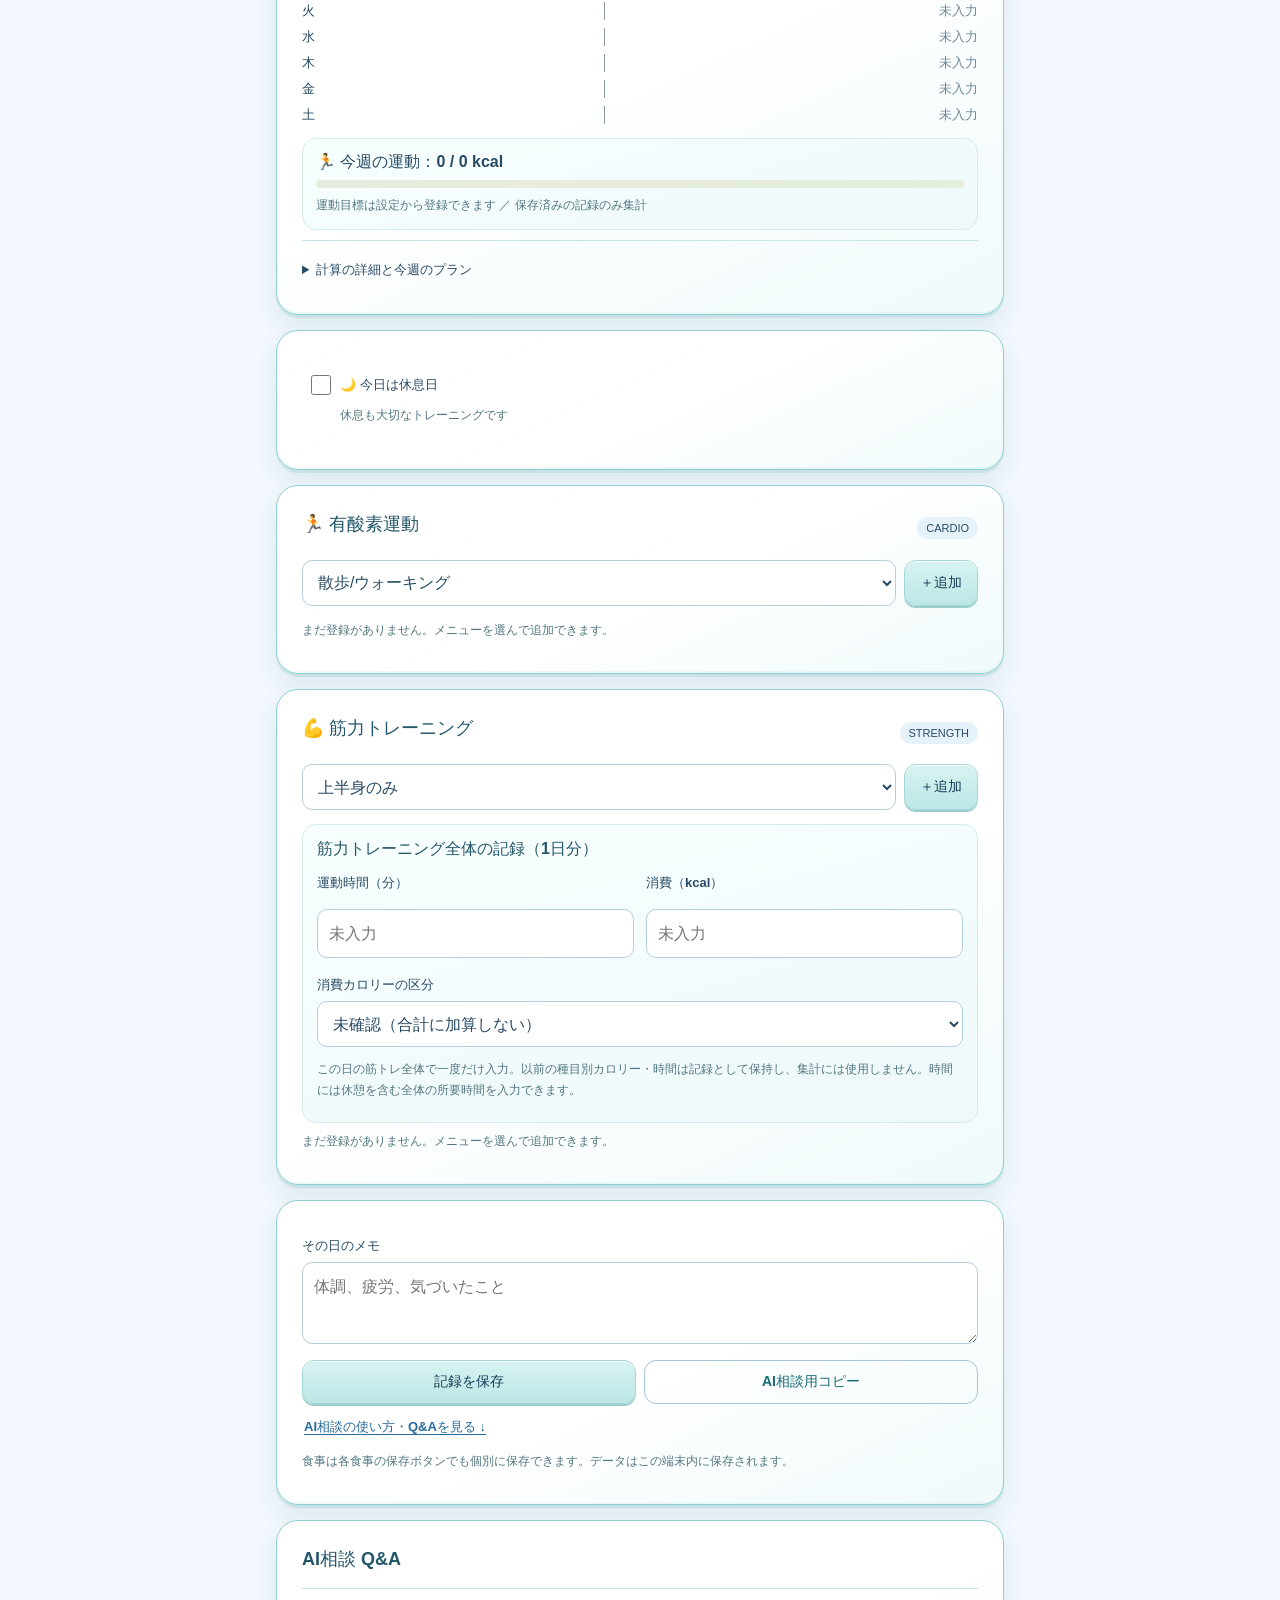
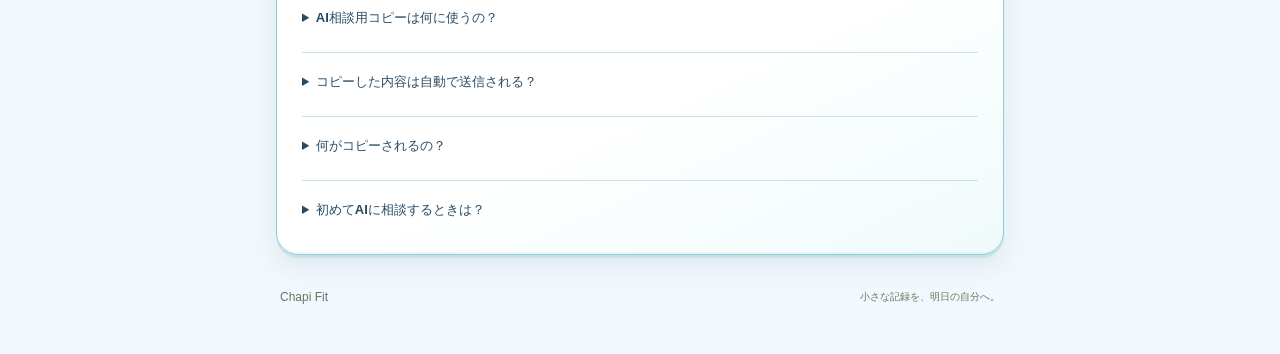
==== commit 8552747d: "Chapi Fit v3.6 正式版リリース" ====
--- a/index.html
+++ b/index.html
@@ -1,6 +1,6 @@
 <!doctype html>
 <!-- CHAPIFIT-V35-VERIFY-20261010: independent upload marker -->
-<html lang="ja"><head><meta charset="utf-8"><meta name="viewport" content="width=device-width,initial-scale=1,viewport-fit=cover"><meta name="theme-color" content="#F2F8FD"><meta name="apple-mobile-web-app-capable" content="yes"><meta name="apple-mobile-web-app-title" content="Chapi Fit"><meta name="apple-mobile-web-app-status-bar-style" content="default"><meta name="description" content="運動、食事、体重をひとつに。毎日の記録をやさしく続ける Chapi Fit。"><title>Chapi Fit</title><link rel="apple-touch-icon" sizes="180x180" href="./apple-touch-icon.png?v=3.5-test-1010b"><link rel="icon" type="image/png" sizes="32x32" href="./favicon-32.png?v=3.5-test-1010b"><link rel="manifest" href="./manifest.webmanifest"><link rel="stylesheet" href="./styles.css?v=3.5-final-v1"><script defer src="./core.js?v=3.5-ui07-week-sun1"></script><script defer src="./app.js?v=3.5-final-v1"></script><script defer src="./guide.js?v=3.5-finish-v1"></script></head>
+<html lang="ja"><head><meta charset="utf-8"><meta name="viewport" content="width=device-width,initial-scale=1,viewport-fit=cover"><meta name="theme-color" content="#F2F8FD"><meta name="apple-mobile-web-app-capable" content="yes"><meta name="apple-mobile-web-app-title" content="Chapi Fit"><meta name="apple-mobile-web-app-status-bar-style" content="default"><meta name="description" content="運動、食事、体重をひとつに。毎日の記録をやさしく続ける Chapi Fit。"><title>Chapi Fit</title><link rel="apple-touch-icon" sizes="180x180" href="./apple-touch-icon.png?v=3.5-test-1010b"><link rel="icon" type="image/png" sizes="32x32" href="./favicon-32.png?v=3.5-test-1010b"><link rel="manifest" href="./manifest.webmanifest"><link rel="stylesheet" href="./styles.css?v=3.6-final-check-3"><script defer src="./core.js?v=3.6-final-check-3"></script><script defer src="./app.js?v=3.6-final-check-3"></script><script defer src="./guide.js?v=3.5-finish-v1"></script></head>
 <body><div class="app"><header><div><p class="eyebrow">YOUR DAILY WELLNESS</p><h1><img class="brand-logo" src="./chapi-logo.png" alt="Chapi Fit"></h1></div><button id="openSettings" class="outline">⚙ 設定</button></header>
 <nav aria-label="メインナビ"><button data-tab="record" class="active">記録</button><button data-tab="food">食事</button><button data-tab="calendar">カレンダー</button><button data-tab="progress">進捗</button><button data-tab="history">日々の記録</button><button data-tab="templates">運動メニュー</button></nav>
 <div id="notice" role="status" aria-live="polite"></div><div id="fatal" class="warning hidden"></div><div id="rollover" class="warning hidden"></div>
@@ -13,14 +13,14 @@
     <p id="mascotMessage" class="mascot-message" role="status">今日も記録ありがとう！</p>
     <button id="mascot" class="mascot" type="button" aria-label="生成くんのコメントをもう一度表示" title="生成くんのコメント"><img id="mascotArt" src="./genkun-2.png?v=3.5-test-1010b-fullbody" alt="" width="84" height="90"><span id="mascotFace" class="hidden">🤖</span><span id="mascotGrade">記録待ち</span></button>
   </div>
-  <p class="hint" style="text-align:center;margin:0">消費の内訳：<span style="color:#3299bc">●</span> 生活消費　<span style="color:#ef9b43">●</span> 運動追加</p><div class="energy-dashboard">
+  <p class="hint" style="text-align:center;margin:0">円の内訳：<span style="color:#3299bc">●</span> 食事摂取　<span style="color:#ef9b43">●</span> 運動で差引　<span style="color:#e96b78">●</span> 摂取超過</p><div class="energy-dashboard">
     <div class="energy-metric energy-intake"><span class="energy-metric-label">摂取</span><strong id="intakeValue">—</strong><span class="energy-unit">kcal</span></div>
     <div class="energy-donut" id="energyDonut" role="img" aria-label="カロリー収支は未算出">
       <div class="energy-donut-center"><span class="energy-center-label">収支</span><strong id="balanceValue">—</strong><span class="energy-unit">kcal</span><small id="balanceStatus">未算出</small></div>
     </div>
     <div class="energy-metric energy-burn"><span class="energy-metric-label">消費</span><strong id="totalEnergy">—</strong><span class="energy-unit">kcal</span></div>
   </div>
-  <div class="energy-breakdown-grid"><div><span>基礎代謝</span><b id="energyBmr">—</b><small>kcal</small></div><div><span>運動追加</span><b id="energyExercise">—</b><small>kcal</small></div><div><span>日常活動</span><b id="energyActivity">—</b><small>kcal</small></div></div>
+  <div class="energy-breakdown-grid"><div><span>基礎代謝</span><b id="energyBmr">—</b><small>kcal</small></div><div><span>運動追加</span><b id="energyExercise">—</b><small>kcal</small><small id="energyExerciseNote" class="energy-watch-note"></small></div><div><span>日常活動</span><b id="energyActivity">—</b><small>kcal</small></div></div>
   <div class="watch-control"><div class="row"><div><strong>⌚ スマートウォッチ計測</strong><p class="hint">表示されている消費カロリーの種類を選択</p></div><label class="watch-switch"><input id="watchEnabled" type="checkbox" role="switch" aria-label="スマートウォッチ計測を使用"><span class="watch-track"></span></label></div><div id="watchInputRow" class="hidden"><label>計測値の種類<select id="watchMode"><option value="total">1日の総消費カロリー</option><option value="active">アクティブ消費カロリー</option></select></label><label><span id="watchKcalLabel">1日の総消費カロリー（kcal）</span><input id="watchTotalKcal" type="number" min="1" step="1" inputmode="numeric" placeholder="例：2490"></label></div><p id="watchHint" class="hint"></p></div>
   <p id="energyBreakdown" class="breakdown sr-only"></p><p id="energyCaution" class="hint energy-caution"></p>
   <div class="energy-targets"><div class="row"><span>基本の摂取目標</span><b id="baseDailyTarget"></b></div><div class="row"><span>運動を反映した今日の目標</span><b id="dailyTarget"></b></div><progress id="dailyProgress" max="100" value="0"></progress><p id="dailyRemaining" class="hint"></p></div>
@@ -29,8 +29,8 @@
 
 <div class="card" id="weeklyCard"><p class="eyebrow">WEEKLY BALANCE</p><h2 id="weekHeading">今週のカロリー収支目標</h2><p id="weekDates" class="hint"></p><div id="weekTarget" class="big"></div><div id="weekSummary"></div><div id="weekBars" class="week-bars" aria-label="曜日別カロリー収支"></div><div id="weeklyExerciseSummary" class="soft"></div><details><summary>計算の詳細と今週のプラン</summary><p id="weekDaily" class="hint"></p><p id="weekIntakeAllowance" class="hint" aria-live="polite"></p><div id="weekExercisePlan" class="soft"></div><p id="weekWarning" class="hint"></p></details></div>
 <div class="card"><label class="check rest-toggle"><input type="checkbox" id="restDay">🌙 今日は休息日 <small>休息も大切なトレーニングです</small></label></div><div class="card"><div class="section-head"><h2>🏃 有酸素運動</h2><span class="badge">CARDIO</span></div><div class="add-row"><label class="sr-only" for="cardioPicker">有酸素メニュー</label><select id="cardioPicker"></select><button id="addCardioSession">＋追加</button></div><div id="cardioSessions"></div></div>
-<div class="card"><div class="section-head"><h2>💪 筋トレ</h2><span class="badge">STRENGTH</span></div><div class="add-row"><label class="sr-only" for="strengthPicker">筋トレメニュー</label><select id="strengthPicker"></select><button id="addStrengthSession">＋追加</button></div><div class="strength-total"><h3>筋トレ全体の記録（1日分）</h3><div class="two strength-total-fields"><label>運動時間（分）<input id="strengthTotalMinutes" type="number" inputmode="decimal" min="0" step="0.1" placeholder="未入力"></label><label>消費（kcal）<input id="strengthTotalKcal" type="number" inputmode="decimal" min="0" step="1" placeholder="未入力"></label></div><label>消費カロリーの区分<select id="strengthTotalType"><option value="unknown">未確認（合計に加算しない）</option><option value="net">正味消費（安静時分を含まない）</option><option value="gross">総消費（安静時分を含む）</option></select></label><p class="hint">この日の筋トレ全体で一度だけ入力。以前の種目別カロリー・時間は記録として保持し、集計には使用しません。時間には休憩を含む全体の所要時間を入力できます。</p></div><div id="strengthSessions"></div></div>
-<div class="card"><label>その日のメモ<textarea id="daynote" placeholder="体調、疲労、気づいたこと"></textarea></label><div class="actions"><button id="saveDay">この日を保存</button><button id="copyDay" class="outline">AI相談用コピー</button></div><a class="faq-shortcut" href="#aiFaq">AI相談の使い方・Q&amp;Aを見る ↓</a><p class="hint">食事は各食事の保存ボタンでも個別に保存できます。データはこの端末内に保存されます。</p></div><div class="card" id="aiFaq"><h2>AI相談 Q&amp;A</h2><details><summary>AI相談用コピーは何に使うの？</summary><p class="hint">記録内容をコピーして、ChatGPTなどのAIに貼り付け、食事や運動の相談に利用できます。</p></details><details><summary>コピーした内容は自動で送信される？</summary><p class="hint">いいえ。端末のクリップボードにコピーするだけです。貼り付け・送信は自分で行ってください。個人情報が含まれていないか確認しましょう。</p></details><details><summary>何がコピーされるの？</summary><p class="hint">選択した日の体重、食事とPFC、運動、推定消費カロリー、収支、メモなど、入力済みの記録です。未入力の項目は未記録として扱います。</p></details><details><summary>初めてAIに相談するときは？</summary><p class="hint">最初に「以下はChapi Fitで記録した運動・食事データです。未入力値を推測で補わず、推定値は概算として扱い、健康的な範囲で改善点を教えてください」と添えると伝わりやすくなります。</p></details></div></section>
+<div class="card"><div class="section-head"><h2>💪 筋力トレーニング</h2><span class="badge">STRENGTH</span></div><div class="add-row"><label class="sr-only" for="strengthPicker">筋トレメニュー</label><select id="strengthPicker"></select><button id="addStrengthSession">＋追加</button></div><div class="strength-total"><h3>筋力トレーニング全体の記録（1日分）</h3><div class="two strength-total-fields"><label>運動時間（分）<input id="strengthTotalMinutes" type="number" inputmode="decimal" min="0" step="0.1" placeholder="未入力"></label><label>消費（kcal）<input id="strengthTotalKcal" type="number" inputmode="decimal" min="0" step="1" placeholder="未入力"></label></div><label>消費カロリーの区分<select id="strengthTotalType"><option value="unknown">未確認（合計に加算しない）</option><option value="net">正味消費（安静時分を含まない）</option><option value="gross">総消費（安静時分を含む）</option></select></label><p class="hint">この日の筋トレ全体で一度だけ入力。以前の種目別カロリー・時間は記録として保持し、集計には使用しません。時間には休憩を含む全体の所要時間を入力できます。</p></div><div id="strengthSessions"></div></div>
+<div class="card"><label>その日のメモ<textarea id="daynote" placeholder="体調、疲労、気づいたこと"></textarea></label><div class="actions"><button id="saveDay">記録を保存</button><button id="copyDay" class="outline">AI相談用コピー</button></div><a class="faq-shortcut" href="#aiFaq">AI相談の使い方・Q&amp;Aを見る ↓</a><p class="hint">食事は各食事の保存ボタンでも個別に保存できます。データはこの端末内に保存されます。</p></div><div class="card" id="aiFaq"><h2>AI相談 Q&amp;A</h2><details><summary>AI相談用コピーは何に使うの？</summary><p class="hint">記録内容をコピーして、ChatGPTなどのAIに貼り付け、食事や運動の相談に利用できます。</p></details><details><summary>コピーした内容は自動で送信される？</summary><p class="hint">いいえ。端末のクリップボードにコピーするだけです。貼り付け・送信は自分で行ってください。個人情報が含まれていないか確認しましょう。</p></details><details><summary>何がコピーされるの？</summary><p class="hint">選択した日の体重、食事とPFC、運動、推定消費カロリー、収支、メモなど、入力済みの記録です。未入力の項目は未記録として扱います。</p></details><details><summary>初めてAIに相談するときは？</summary><p class="hint">最初に「以下はChapi Fitで記録した運動・食事データです。未入力値を推測で補わず、推定値は概算として扱い、健康的な範囲で改善点を教えてください」と添えると伝わりやすくなります。</p></details></div></section>
 <section id="food" class="page hidden"><div class="card"><p class="eyebrow">DAILY NUTRITION</p><div class="row"><h2>食事の記録</h2><span id="foodDate" class="badge"></span></div><div id="foodSummary" class="two"></div><p class="hint">食事の実績は入力値を合計します。PFCから実績カロリーを逆算しません。空欄は未記録、0は入力済みとして扱います。</p></div><div class="card ai-food-card"><details id="aiFoodDetails"><summary class="ai-food-summary"><span class="ai-food-copy"><b>🍱 AIで食事を計算・取り込み</b><small>写真や文章からカロリー・PFCをかんたん計算</small></span><span class="ai-food-open">AI相談を開く</span></summary><div class="ai-food-body"><p class="hint">食事を文章で入力するか、写真をお手持ちのAIアプリに添付して栄養を推定します。依頼文・写真は自動送信されず、AI取り込みは「反映・保存」を押した時点で対象の食事を保存します。</p><label>対象の食事<select id="aiMealSelect"><option value="breakfast">朝食</option><option value="lunch">昼食</option><option value="dinner">夕食</option><option value="snack">間食</option></select></label><label>食べたもの・分量<textarea id="aiDescription" rows="4" placeholder="例：ご飯200g、鶏もも肉220g。写真だけで依頼する場合は空欄でもOK"></textarea></label><button id="aiCopyRequest" type="button" class="outline">AI計算の依頼文をコピー</button><label>AIから返されたJSON<textarea id="aiResult" rows="5" placeholder='{"format":"chapi-food-v1","items":[...]}'></textarea></label><div class="ai-json-actions"><button id="aiParse" type="button" class="outline">取り込み内容を確認</button><button id="aiClear" type="button" class="outline">JSONをクリア</button><button id="aiDiscard" type="button" class="outline">確認を破棄</button></div><button id="aiAcceptTop" type="button" disabled>確認した内訳を食事欄に反映・保存</button><div id="aiPreview" aria-live="polite"></div><button id="aiAccept" type="button" disabled>確認した内訳を食事欄に反映・保存</button><p class="hint">推定値には誤差があります。食品別内訳は保存後も編集可能。栄養素の一部が不明な場合は空欄として保持します。</p></div></details></div><div class="card"><div id="foodInputs"></div><label class="check"><input id="foodComplete" type="checkbox">この日の食事入力が完了した</label><p class="hint">食べなかった食事は0 kcal、まだ記録していない食事は空欄にしてください。</p><div class="actions"><button id="saveFood">この日を保存</button><button id="copyFood" class="outline">AI相談用コピー</button></div></div></section>
 <section id="calendar" class="page hidden"><div class="card"><div class="row"><button id="prevMonth" class="outline" aria-label="前の月">‹</button><h2 id="calendarMonth"></h2><button id="nextMonth" class="outline" aria-label="次の月">›</button></div><div id="calendarGrid" class="calendar"></div><p class="hint"><span class="negative">青：カロリー収支がマイナス（消費超過）</span><br><span class="positive">赤：カロリー収支がプラス（摂取超過）</span><br>±0：中立 ／ —：未算出 ／ *：暫定<br>💪 筋トレ　🏃‍♀️ 有酸素　🌙 休息日　🍽️ 食事登録済み</p></div><div class="card" id="monthlyBalanceCard"><h2>月間カロリー収支</h2><div id="monthlyBalanceSummary" aria-live="polite"></div></div><div class="card" id="calendarDetail"><h2>日付を選ぶと詳細を表示します</h2></div></section>
 <section id="progress" class="page hidden"><div class="card"><p class="eyebrow">YOUR PROGRESS</p><h2>進捗グラフ</h2><div class="segmented"><button id="weightGraphTab" class="active">体重推移</button><button id="balanceGraphTab">カロリー収支</button></div><div id="weightGraphControls" class="row wrap"><label>期間<select id="graphPeriod"><option value="week">1週間</option><option value="1">1か月</option><option value="3">3か月</option><option value="6">6か月</option><option value="12">12か月</option><option value="all">全期間</option></select></label><label class="check"><input id="showAverage" type="checkbox" checked>7日移動平均</label></div><div id="balanceGraphControls" class="row wrap hidden"><label>期間<select id="balancePeriod"><option value="week">1週間</option><option value="30">30日</option><option value="90">90日</option></select></label><button id="prevWeek" class="outline">前へ</button><span id="graphWeekLabel"></span><button id="nextWeek" class="outline">次へ</button></div><div id="graph" class="chart"></div><div id="graphDetail" class="hint" aria-live="polite">点や棒をタップすると詳細が表示されます。</div><p id="graphNote" class="hint"></p></div><div class="card"><h2>累積カロリー収支</h2><p class="hint">記録のある日だけを累積。−7,200 kcalは体脂肪約1 kg相当の参考値であり、実際の減量を保証しません。</p><div id="cumulativeMilestone" class="milestone-message hidden" aria-live="polite"></div><div id="cumulativeGraph" class="chart"></div><div id="cumulativeDetail" class="hint" aria-live="polite">線上の点をタップすると日付と累積収支を表示します。</div><p id="cumulativeNote" class="hint"></p></div><div class="card"><h2>月間の体重目標</h2><div id="monthlyGoals"></div></div></section>
--- a/styles.css
+++ b/styles.css
@@ -332,3 +332,32 @@
 .date-card .faq-shortcut{grid-column:2;justify-self:end;text-align:right}
 .meal-head .meal-save{background:#0f7479!important;color:#fff!important;border-color:#0f7479!important;opacity:1!important;box-shadow:0 3px 0 #09565a!important}
 .meal-head .meal-save:hover{filter:brightness(.96)}
+
+/* v3.6 meal quick actions: compact, finger-friendly on iPhone */
+.meal-quick-actions{display:flex;flex-wrap:wrap;gap:8px;margin:0 0 12px}
+.meal-quick-actions button{width:auto;min-height:40px;margin:0;padding:8px 12px;border-radius:10px;font-size:13px;font-weight:700}
+.meal-quick-actions .meal-copy{background:#eef9f9;color:#155c67;border:1px solid #a8d5d9}
+.meal-quick-actions .meal-delete{background:#fff5f5;color:#a52e38;border:1px solid #e9bfc4}
+
+/* v3.6 exercise menu grouping */
+.template-group{border:1px solid var(--line,#d9e2e8);border-radius:14px;margin:12px 0;padding:8px 12px}
+.template-group>summary{cursor:pointer;font-weight:700;padding:10px 4px}
+.template-group .template-card{margin:10px 0}
+
+/* Bodyweight without added load: keep header and fields in the same four columns. */
+.set-head.no-weight,.set-row.no-weight{grid-template-columns:22px minmax(0,1fr) minmax(0,.8fr) 35px}
+
+/* v3.6 stage 4: clockwise intake, counterclockwise exercise gauge. */
+.energy-donut,.energy-donut.energy-breakdown-ready{background:#f5fafc;transform:none}
+.energy-donut:before,.energy-donut.energy-breakdown-ready:before{inset:20%;z-index:1;background:#fff}
+.energy-ring-svg{position:absolute;inset:0;width:100%;height:100%;overflow:visible;z-index:0}
+.energy-donut-center{z-index:2}
+
+/* v3.6 stage 5: inline exercise saving and cardio estimate */
+.cardio-estimator{border:1px solid #b9d8df;background:#f0f9fa;border-radius:12px;padding:12px;margin-top:12px}
+.cardio-estimator strong{font-size:13px}
+.cardio-estimator button{width:100%;margin:5px 0}
+.exercise-save-actions{margin-top:12px}
+.exercise-save-actions button{width:100%}
+
+.energy-watch-note{display:block;font-size:10px;line-height:1.35;color:#4a7280;margin-top:4px;overflow-wrap:anywhere}
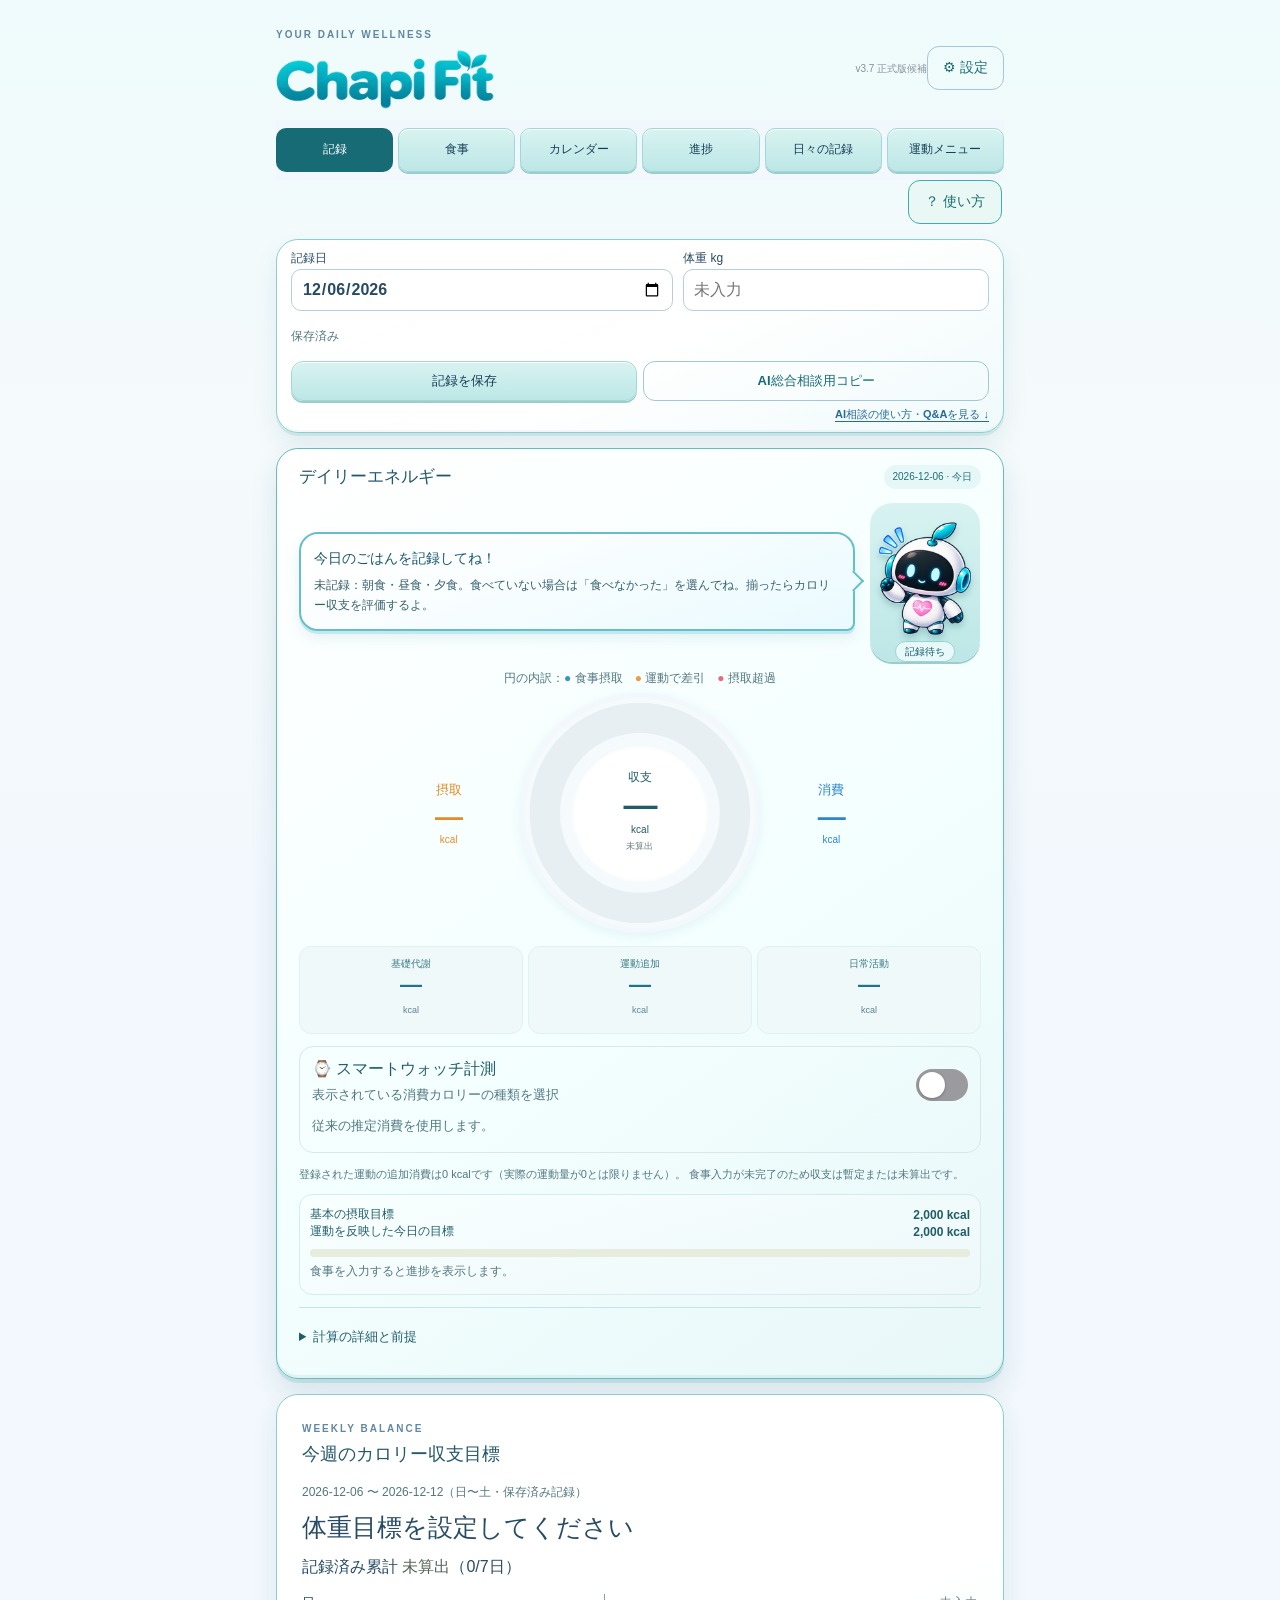
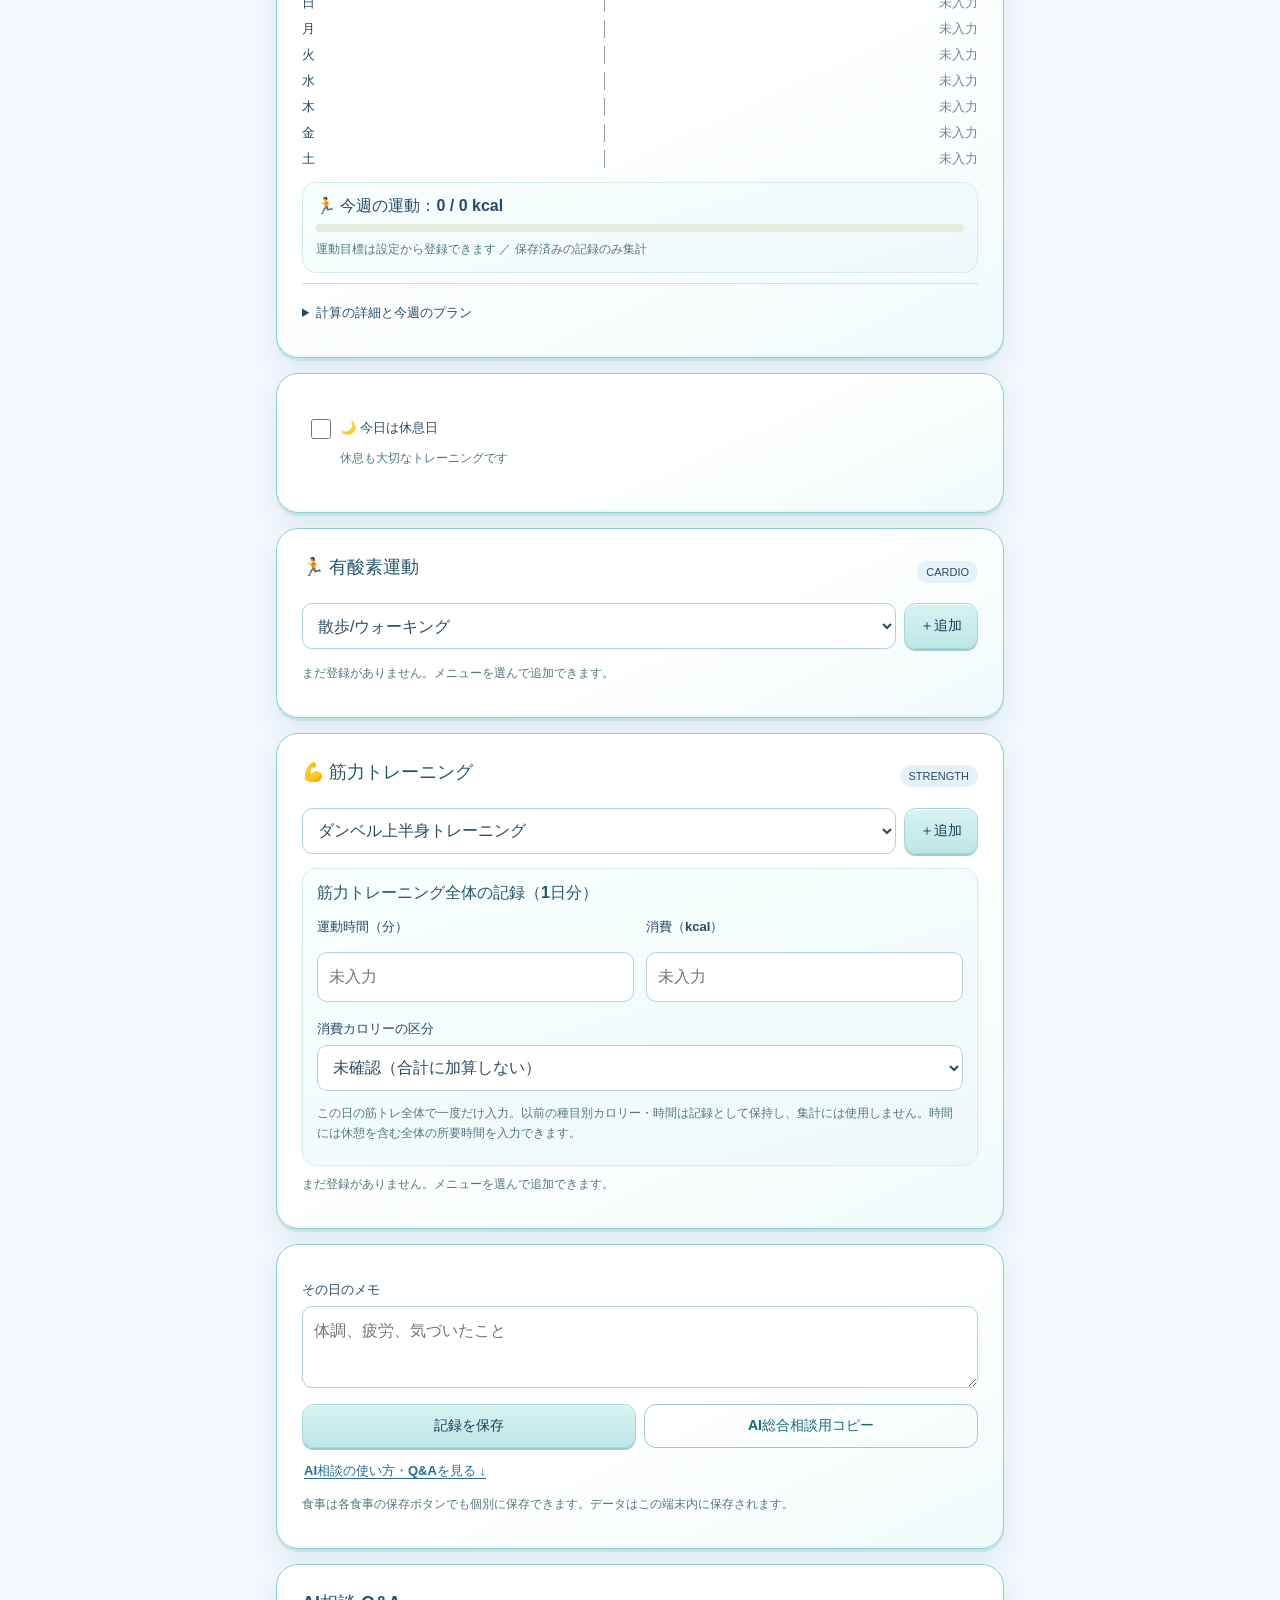
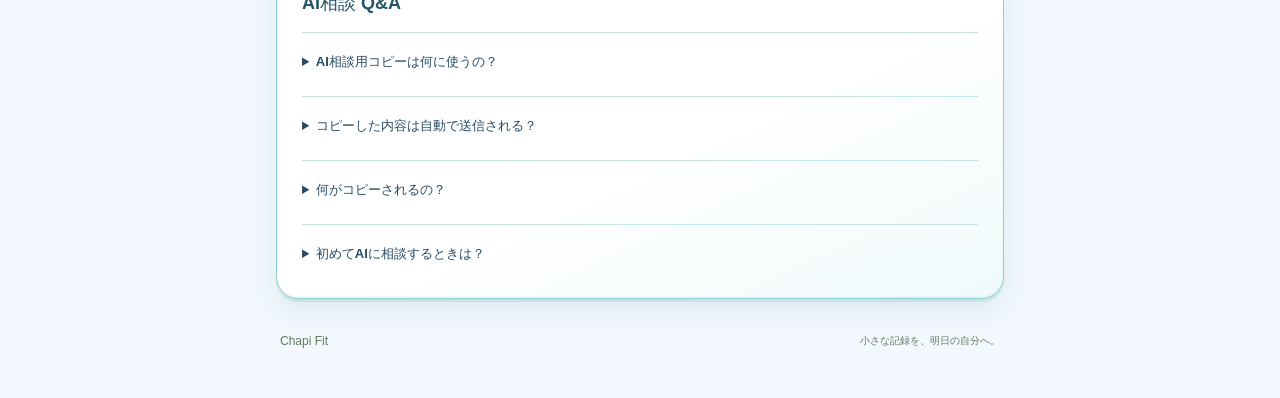
==== commit db149326: "Release Chapi Fit v3.7" ====
--- a/index.html
+++ b/index.html
@@ -1,12 +1,12 @@
 <!doctype html>
 <!-- CHAPIFIT-V35-VERIFY-20261010: independent upload marker -->
-<html lang="ja"><head><meta charset="utf-8"><meta name="viewport" content="width=device-width,initial-scale=1,viewport-fit=cover"><meta name="theme-color" content="#F2F8FD"><meta name="apple-mobile-web-app-capable" content="yes"><meta name="apple-mobile-web-app-title" content="Chapi Fit"><meta name="apple-mobile-web-app-status-bar-style" content="default"><meta name="description" content="運動、食事、体重をひとつに。毎日の記録をやさしく続ける Chapi Fit。"><title>Chapi Fit</title><link rel="apple-touch-icon" sizes="180x180" href="./apple-touch-icon.png?v=3.5-test-1010b"><link rel="icon" type="image/png" sizes="32x32" href="./favicon-32.png?v=3.5-test-1010b"><link rel="manifest" href="./manifest.webmanifest"><link rel="stylesheet" href="./styles.css?v=3.6-final-check-3"><script defer src="./core.js?v=3.6-final-check-3"></script><script defer src="./app.js?v=3.6-final-check-3"></script><script defer src="./guide.js?v=3.5-finish-v1"></script></head>
-<body><div class="app"><header><div><p class="eyebrow">YOUR DAILY WELLNESS</p><h1><img class="brand-logo" src="./chapi-logo.png" alt="Chapi Fit"></h1></div><button id="openSettings" class="outline">⚙ 設定</button></header>
+<html lang="ja"><head><meta charset="utf-8"><meta name="viewport" content="width=device-width,initial-scale=1,viewport-fit=cover"><meta name="theme-color" content="#F2F8FD"><meta name="apple-mobile-web-app-capable" content="yes"><meta name="apple-mobile-web-app-title" content="Chapi Fit"><meta name="apple-mobile-web-app-status-bar-style" content="default"><meta name="description" content="運動、食事、体重をひとつに。毎日の記録をやさしく続ける Chapi Fit。"><title>Chapi Fit</title><link rel="apple-touch-icon" sizes="180x180" href="./apple-touch-icon.png?v=3.5-test-1010b"><link rel="icon" type="image/png" sizes="32x32" href="./favicon-32.png?v=3.5-test-1010b"><link rel="manifest" href="./manifest.webmanifest"><link rel="stylesheet" href="./styles.css?v=3.7.0"><script defer src="./core.js?v=3.7.0"></script><script defer src="./app.js?v=3.7.0"></script><script defer src="./guide.js?v=3.5-finish-v1"></script></head>
+<body><div class="app"><header><div><p class="eyebrow">YOUR DAILY WELLNESS</p><h1><img class="brand-logo" src="./chapi-logo.png" alt="Chapi Fit"></h1></div><div class="settings-entry"><small class="build-label">v3.7 正式版候補</small><button id="openSettings" class="outline">⚙ 設定</button></div></header>
 <nav aria-label="メインナビ"><button data-tab="record" class="active">記録</button><button data-tab="food">食事</button><button data-tab="calendar">カレンダー</button><button data-tab="progress">進捗</button><button data-tab="history">日々の記録</button><button data-tab="templates">運動メニュー</button></nav>
 <div id="notice" role="status" aria-live="polite"></div><div id="fatal" class="warning hidden"></div><div id="rollover" class="warning hidden"></div>
 <main>
 <section id="record" class="page">
-<div class="card date-card"><label>記録日<input id="recordDate" type="date"></label><label>体重 <span>kg</span><input id="weight" type="number" inputmode="decimal" min="1" max="500" step="0.1" placeholder="未入力"></label><div class="actions quick-actions"><button id="saveDayTop" type="button">記録を保存</button><button id="copyDayTop" type="button" class="outline">AI相談用コピー</button></div><a class="faq-shortcut" href="#aiFaq">AI相談の使い方・Q&amp;Aを見る ↓</a></div>
+<div class="card date-card"><label>記録日<input id="recordDate" type="date"></label><label>体重 <span>kg</span><input id="weight" type="number" inputmode="decimal" min="0.1" step="0.1" placeholder="未入力"></label><p class="hint auto-save-status" role="status" aria-live="polite">自動保存：準備中</p><div class="actions quick-actions"><button id="saveDayTop" type="button">記録を保存</button><button id="copyDayTop" type="button" class="outline">AI総合相談用コピー</button></div><a class="faq-shortcut" href="#aiFaq">AI相談の使い方・Q&amp;Aを見る ↓</a></div>
 <div class="card hero energy-card" id="dailyEnergyCard">
   <div class="row energy-header"><h2 id="energyHeading">デイリーエネルギー</h2><span id="energyDate" class="badge"></span></div>
   <div class="energy-comment-area" aria-label="生成くんのコメント">
@@ -30,8 +30,8 @@
 <div class="card" id="weeklyCard"><p class="eyebrow">WEEKLY BALANCE</p><h2 id="weekHeading">今週のカロリー収支目標</h2><p id="weekDates" class="hint"></p><div id="weekTarget" class="big"></div><div id="weekSummary"></div><div id="weekBars" class="week-bars" aria-label="曜日別カロリー収支"></div><div id="weeklyExerciseSummary" class="soft"></div><details><summary>計算の詳細と今週のプラン</summary><p id="weekDaily" class="hint"></p><p id="weekIntakeAllowance" class="hint" aria-live="polite"></p><div id="weekExercisePlan" class="soft"></div><p id="weekWarning" class="hint"></p></details></div>
 <div class="card"><label class="check rest-toggle"><input type="checkbox" id="restDay">🌙 今日は休息日 <small>休息も大切なトレーニングです</small></label></div><div class="card"><div class="section-head"><h2>🏃 有酸素運動</h2><span class="badge">CARDIO</span></div><div class="add-row"><label class="sr-only" for="cardioPicker">有酸素メニュー</label><select id="cardioPicker"></select><button id="addCardioSession">＋追加</button></div><div id="cardioSessions"></div></div>
 <div class="card"><div class="section-head"><h2>💪 筋力トレーニング</h2><span class="badge">STRENGTH</span></div><div class="add-row"><label class="sr-only" for="strengthPicker">筋トレメニュー</label><select id="strengthPicker"></select><button id="addStrengthSession">＋追加</button></div><div class="strength-total"><h3>筋力トレーニング全体の記録（1日分）</h3><div class="two strength-total-fields"><label>運動時間（分）<input id="strengthTotalMinutes" type="number" inputmode="decimal" min="0" step="0.1" placeholder="未入力"></label><label>消費（kcal）<input id="strengthTotalKcal" type="number" inputmode="decimal" min="0" step="1" placeholder="未入力"></label></div><label>消費カロリーの区分<select id="strengthTotalType"><option value="unknown">未確認（合計に加算しない）</option><option value="net">正味消費（安静時分を含まない）</option><option value="gross">総消費（安静時分を含む）</option></select></label><p class="hint">この日の筋トレ全体で一度だけ入力。以前の種目別カロリー・時間は記録として保持し、集計には使用しません。時間には休憩を含む全体の所要時間を入力できます。</p></div><div id="strengthSessions"></div></div>
-<div class="card"><label>その日のメモ<textarea id="daynote" placeholder="体調、疲労、気づいたこと"></textarea></label><div class="actions"><button id="saveDay">記録を保存</button><button id="copyDay" class="outline">AI相談用コピー</button></div><a class="faq-shortcut" href="#aiFaq">AI相談の使い方・Q&amp;Aを見る ↓</a><p class="hint">食事は各食事の保存ボタンでも個別に保存できます。データはこの端末内に保存されます。</p></div><div class="card" id="aiFaq"><h2>AI相談 Q&amp;A</h2><details><summary>AI相談用コピーは何に使うの？</summary><p class="hint">記録内容をコピーして、ChatGPTなどのAIに貼り付け、食事や運動の相談に利用できます。</p></details><details><summary>コピーした内容は自動で送信される？</summary><p class="hint">いいえ。端末のクリップボードにコピーするだけです。貼り付け・送信は自分で行ってください。個人情報が含まれていないか確認しましょう。</p></details><details><summary>何がコピーされるの？</summary><p class="hint">選択した日の体重、食事とPFC、運動、推定消費カロリー、収支、メモなど、入力済みの記録です。未入力の項目は未記録として扱います。</p></details><details><summary>初めてAIに相談するときは？</summary><p class="hint">最初に「以下はChapi Fitで記録した運動・食事データです。未入力値を推測で補わず、推定値は概算として扱い、健康的な範囲で改善点を教えてください」と添えると伝わりやすくなります。</p></details></div></section>
-<section id="food" class="page hidden"><div class="card"><p class="eyebrow">DAILY NUTRITION</p><div class="row"><h2>食事の記録</h2><span id="foodDate" class="badge"></span></div><div id="foodSummary" class="two"></div><p class="hint">食事の実績は入力値を合計します。PFCから実績カロリーを逆算しません。空欄は未記録、0は入力済みとして扱います。</p></div><div class="card ai-food-card"><details id="aiFoodDetails"><summary class="ai-food-summary"><span class="ai-food-copy"><b>🍱 AIで食事を計算・取り込み</b><small>写真や文章からカロリー・PFCをかんたん計算</small></span><span class="ai-food-open">AI相談を開く</span></summary><div class="ai-food-body"><p class="hint">食事を文章で入力するか、写真をお手持ちのAIアプリに添付して栄養を推定します。依頼文・写真は自動送信されず、AI取り込みは「反映・保存」を押した時点で対象の食事を保存します。</p><label>対象の食事<select id="aiMealSelect"><option value="breakfast">朝食</option><option value="lunch">昼食</option><option value="dinner">夕食</option><option value="snack">間食</option></select></label><label>食べたもの・分量<textarea id="aiDescription" rows="4" placeholder="例：ご飯200g、鶏もも肉220g。写真だけで依頼する場合は空欄でもOK"></textarea></label><button id="aiCopyRequest" type="button" class="outline">AI計算の依頼文をコピー</button><label>AIから返されたJSON<textarea id="aiResult" rows="5" placeholder='{"format":"chapi-food-v1","items":[...]}'></textarea></label><div class="ai-json-actions"><button id="aiParse" type="button" class="outline">取り込み内容を確認</button><button id="aiClear" type="button" class="outline">JSONをクリア</button><button id="aiDiscard" type="button" class="outline">確認を破棄</button></div><button id="aiAcceptTop" type="button" disabled>確認した内訳を食事欄に反映・保存</button><div id="aiPreview" aria-live="polite"></div><button id="aiAccept" type="button" disabled>確認した内訳を食事欄に反映・保存</button><p class="hint">推定値には誤差があります。食品別内訳は保存後も編集可能。栄養素の一部が不明な場合は空欄として保持します。</p></div></details></div><div class="card"><div id="foodInputs"></div><label class="check"><input id="foodComplete" type="checkbox">この日の食事入力が完了した</label><p class="hint">食べなかった食事は0 kcal、まだ記録していない食事は空欄にしてください。</p><div class="actions"><button id="saveFood">この日を保存</button><button id="copyFood" class="outline">AI相談用コピー</button></div></div></section>
+<div class="card"><label>その日のメモ<textarea id="daynote" placeholder="体調、疲労、気づいたこと"></textarea></label><div class="actions"><button id="saveDay">記録を保存</button><button id="copyDay" class="outline">AI総合相談用コピー</button></div><a class="faq-shortcut" href="#aiFaq">AI相談の使い方・Q&amp;Aを見る ↓</a><p class="hint">食事は各食事の保存ボタンでも個別に保存できます。データはこの端末内に保存されます。</p></div><div class="card" id="aiFaq"><h2>AI相談 Q&amp;A</h2><details><summary>AI相談用コピーは何に使うの？</summary><p class="hint">記録内容をコピーして、ChatGPTなどのAIに貼り付け、食事や運動の相談に利用できます。</p></details><details><summary>コピーした内容は自動で送信される？</summary><p class="hint">いいえ。端末のクリップボードにコピーするだけです。貼り付け・送信は自分で行ってください。個人情報が含まれていないか確認しましょう。</p></details><details><summary>何がコピーされるの？</summary><p class="hint">選択した日の体重、食事とPFC、運動、推定消費カロリー、収支、メモなど、入力済みの記録です。未入力の項目は未記録として扱います。</p></details><details><summary>初めてAIに相談するときは？</summary><p class="hint">最初に「以下はChapi Fitで記録した運動・食事データです。未入力値を推測で補わず、推定値は概算として扱い、健康的な範囲で改善点を教えてください」と添えると伝わりやすくなります。</p></details></div></section>
+<section id="food" class="page hidden"><div class="card"><p class="eyebrow">DAILY NUTRITION</p><div class="row"><h2>食事の記録</h2><span id="foodDate" class="badge"></span></div><div id="foodSummary" class="two"></div><p class="hint auto-save-status" role="status" aria-live="polite">自動保存：準備中</p><div class="actions food-report-action"><button id="copyFood" type="button" class="outline">AI食事相談用コピー</button></div><p class="hint">食事の実績は入力値を合計します。PFCから実績カロリーを逆算しません。空欄は未記録、0は入力済みとして扱います。</p></div><div class="card ai-food-card"><details id="aiFoodDetails"><summary class="ai-food-summary"><span class="ai-food-copy"><b>🍱 AIで食事を計算・取り込み</b><small>写真や文章からカロリー・PFCをかんたん計算</small></span><span class="ai-food-open">AI相談を開く</span></summary><div class="ai-food-body"><p class="hint">食事を文章で入力するか、写真をお手持ちのAIアプリに添付して栄養を推定します。依頼文・写真は自動送信されず、AI取り込みは「反映・保存」を押した時点で対象の食事を保存します。</p><label>対象の食事<select id="aiMealSelect"><option value="breakfast">朝食</option><option value="lunch">昼食</option><option value="dinner">夕食</option><option value="snack">間食</option></select></label><label>食べたもの・分量<textarea id="aiDescription" rows="4" placeholder="例：ご飯200g、鶏もも肉220g。写真だけで依頼する場合は空欄でもOK"></textarea></label><button id="aiCopyRequest" type="button" class="outline">AI計算の依頼文をコピー</button><label>AIから返されたJSON<textarea id="aiResult" rows="5" placeholder='{"format":"chapi-food-v1","items":[...]}'></textarea></label><div class="ai-json-actions"><button id="aiParse" type="button" class="outline">取り込み内容を確認</button><button id="aiClear" type="button" class="outline">JSONをクリア</button><button id="aiDiscard" type="button" class="outline">確認を破棄</button></div><button id="aiAcceptTop" type="button" disabled>確認した内訳を食事欄に反映・保存</button><div id="aiPreview" aria-live="polite"></div><button id="aiAccept" type="button" disabled>確認した内訳を食事欄に反映・保存</button><p class="hint">推定値には誤差があります。食品別内訳は保存後も編集可能。栄養素の一部が不明な場合は空欄として保持します。</p></div></details></div><div class="card"><div id="foodInputs"></div><label class="check hidden"><input id="foodComplete" type="checkbox">この日の食事入力が完了した</label><p class="hint">食べなかった食事は0 kcal、まだ記録していない食事は空欄にしてください。</p><div class="actions hidden"><button id="saveFood">この日を保存</button></div></div></section>
 <section id="calendar" class="page hidden"><div class="card"><div class="row"><button id="prevMonth" class="outline" aria-label="前の月">‹</button><h2 id="calendarMonth"></h2><button id="nextMonth" class="outline" aria-label="次の月">›</button></div><div id="calendarGrid" class="calendar"></div><p class="hint"><span class="negative">青：カロリー収支がマイナス（消費超過）</span><br><span class="positive">赤：カロリー収支がプラス（摂取超過）</span><br>±0：中立 ／ —：未算出 ／ *：暫定<br>💪 筋トレ　🏃‍♀️ 有酸素　🌙 休息日　🍽️ 食事登録済み</p></div><div class="card" id="monthlyBalanceCard"><h2>月間カロリー収支</h2><div id="monthlyBalanceSummary" aria-live="polite"></div></div><div class="card" id="calendarDetail"><h2>日付を選ぶと詳細を表示します</h2></div></section>
 <section id="progress" class="page hidden"><div class="card"><p class="eyebrow">YOUR PROGRESS</p><h2>進捗グラフ</h2><div class="segmented"><button id="weightGraphTab" class="active">体重推移</button><button id="balanceGraphTab">カロリー収支</button></div><div id="weightGraphControls" class="row wrap"><label>期間<select id="graphPeriod"><option value="week">1週間</option><option value="1">1か月</option><option value="3">3か月</option><option value="6">6か月</option><option value="12">12か月</option><option value="all">全期間</option></select></label><label class="check"><input id="showAverage" type="checkbox" checked>7日移動平均</label></div><div id="balanceGraphControls" class="row wrap hidden"><label>期間<select id="balancePeriod"><option value="week">1週間</option><option value="30">30日</option><option value="90">90日</option></select></label><button id="prevWeek" class="outline">前へ</button><span id="graphWeekLabel"></span><button id="nextWeek" class="outline">次へ</button></div><div id="graph" class="chart"></div><div id="graphDetail" class="hint" aria-live="polite">点や棒をタップすると詳細が表示されます。</div><p id="graphNote" class="hint"></p></div><div class="card"><h2>累積カロリー収支</h2><p class="hint">記録のある日だけを累積。−7,200 kcalは体脂肪約1 kg相当の参考値であり、実際の減量を保証しません。</p><div id="cumulativeMilestone" class="milestone-message hidden" aria-live="polite"></div><div id="cumulativeGraph" class="chart"></div><div id="cumulativeDetail" class="hint" aria-live="polite">線上の点をタップすると日付と累積収支を表示します。</div><p id="cumulativeNote" class="hint"></p></div><div class="card"><h2>月間の体重目標</h2><div id="monthlyGoals"></div></div></section>
 <section id="history" class="page hidden"><div class="card"><h2>日々の記録</h2><p class="hint">日付をタップすると食事・PFC・運動の詳細を確認できます。</p><div id="historyList"></div></div></section>
--- a/styles.css
+++ b/styles.css
@@ -361,3 +361,16 @@
 .exercise-save-actions button{width:100%}
 
 .energy-watch-note{display:block;font-size:10px;line-height:1.35;color:#4a7280;margin-top:4px;overflow-wrap:anywhere}
+
+/* v3.7 preview: circuit round entries */
+.round-entry{display:grid;grid-template-columns:minmax(0,1fr) minmax(0,1fr) auto auto;gap:7px;align-items:end;margin:10px 0}.round-entry label{margin:0}.round-entry .check{align-self:center;white-space:nowrap}.round-entry button{padding:7px;min-height:44px}.round-total{font-weight:700;color:var(--green)}@media(max-width:420px){.round-entry{grid-template-columns:minmax(0,1fr) minmax(0,1fr);gap:6px}.round-entry .check,.round-entry button{align-self:center}}
+
+/* v3.7 test03: circuit and copy action refinements */
+.round-entry.bodyweight-round{grid-template-columns:minmax(0,1fr) auto auto;max-width:440px}
+.set-actions{display:flex;gap:8px;flex-wrap:wrap;margin-top:12px}
+.set-actions button{flex:1 1 120px;min-height:44px;border-radius:11px}
+.food-report-action{margin:12px 0 4px}
+.food-report-action button{min-height:44px}
+@media(max-width:420px){.round-entry.bodyweight-round{grid-template-columns:minmax(0,1fr) auto auto}}
+\n.save-failed{color:#b92b2b;font-weight:700}\n
+.settings-entry{display:flex;flex-direction:column;align-items:center;gap:3px}.build-label{font-size:10px;color:#84929b;font-weight:400;line-height:1.2}
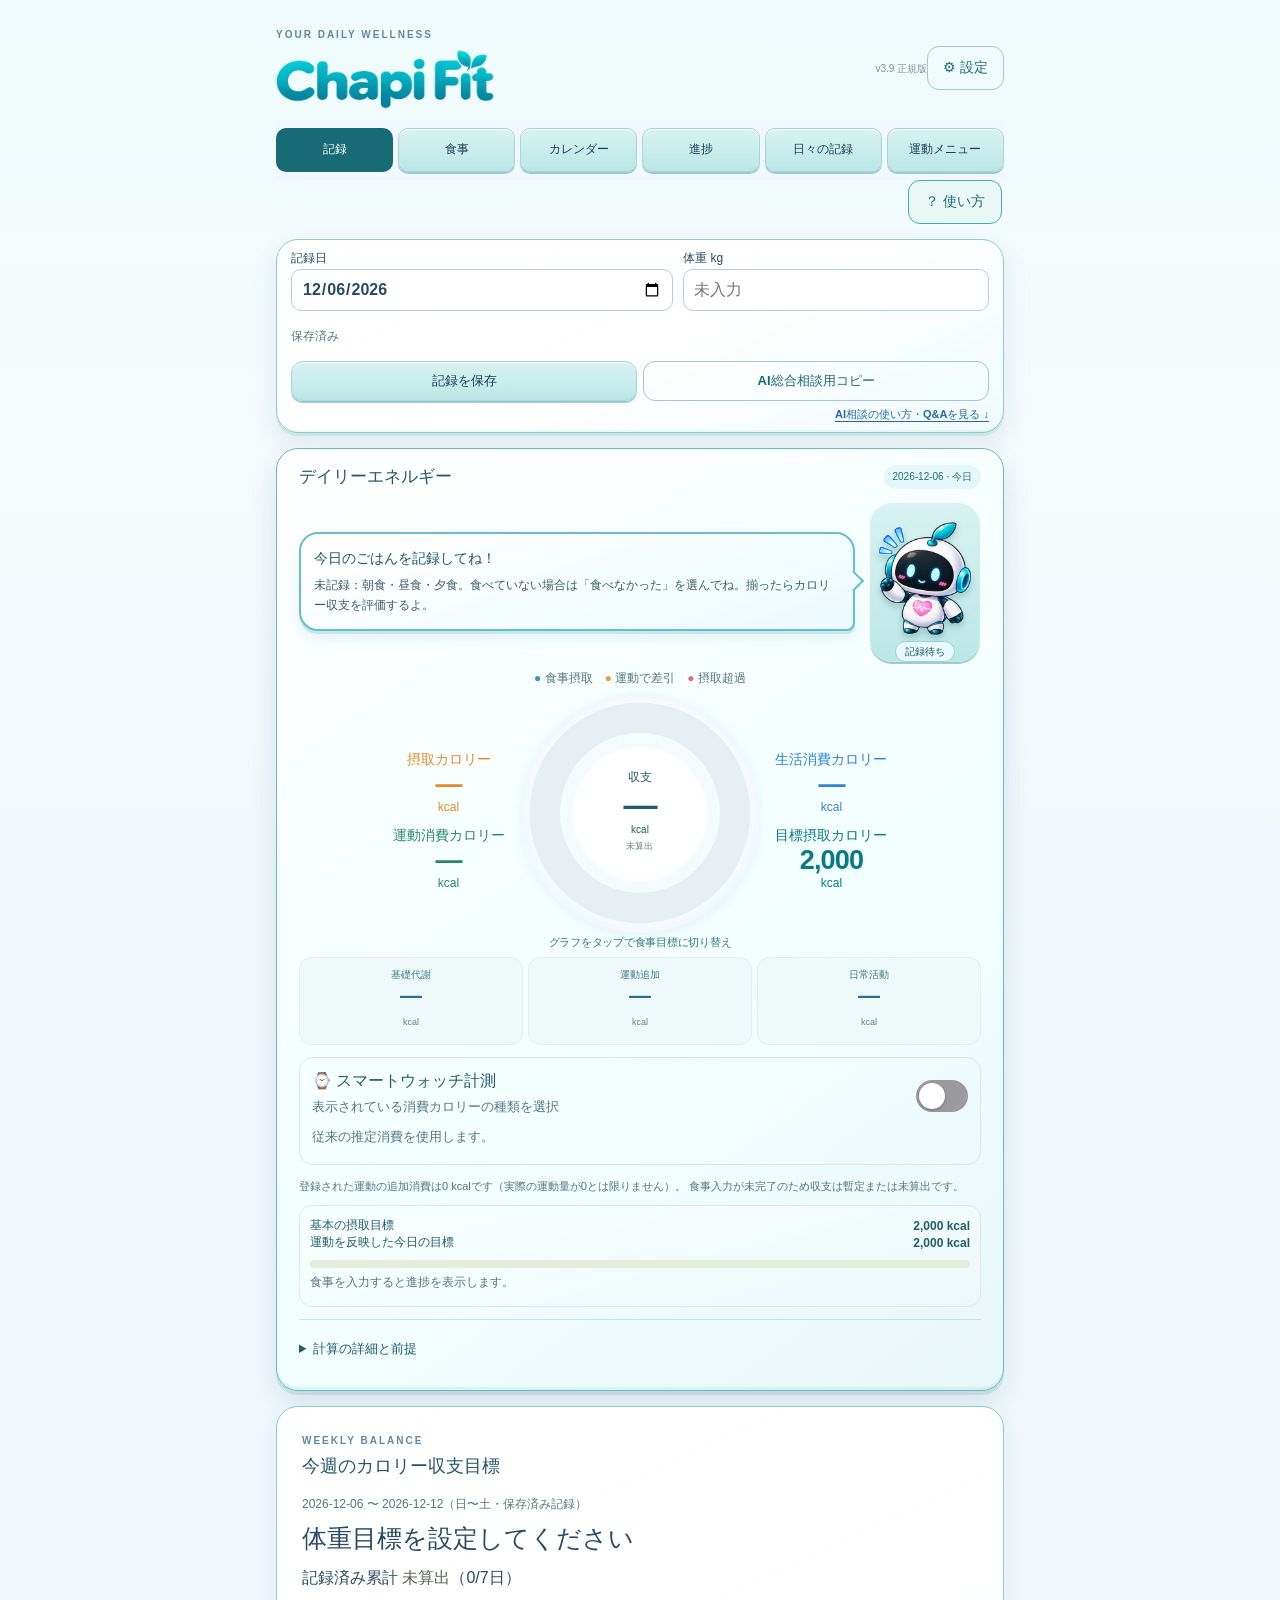
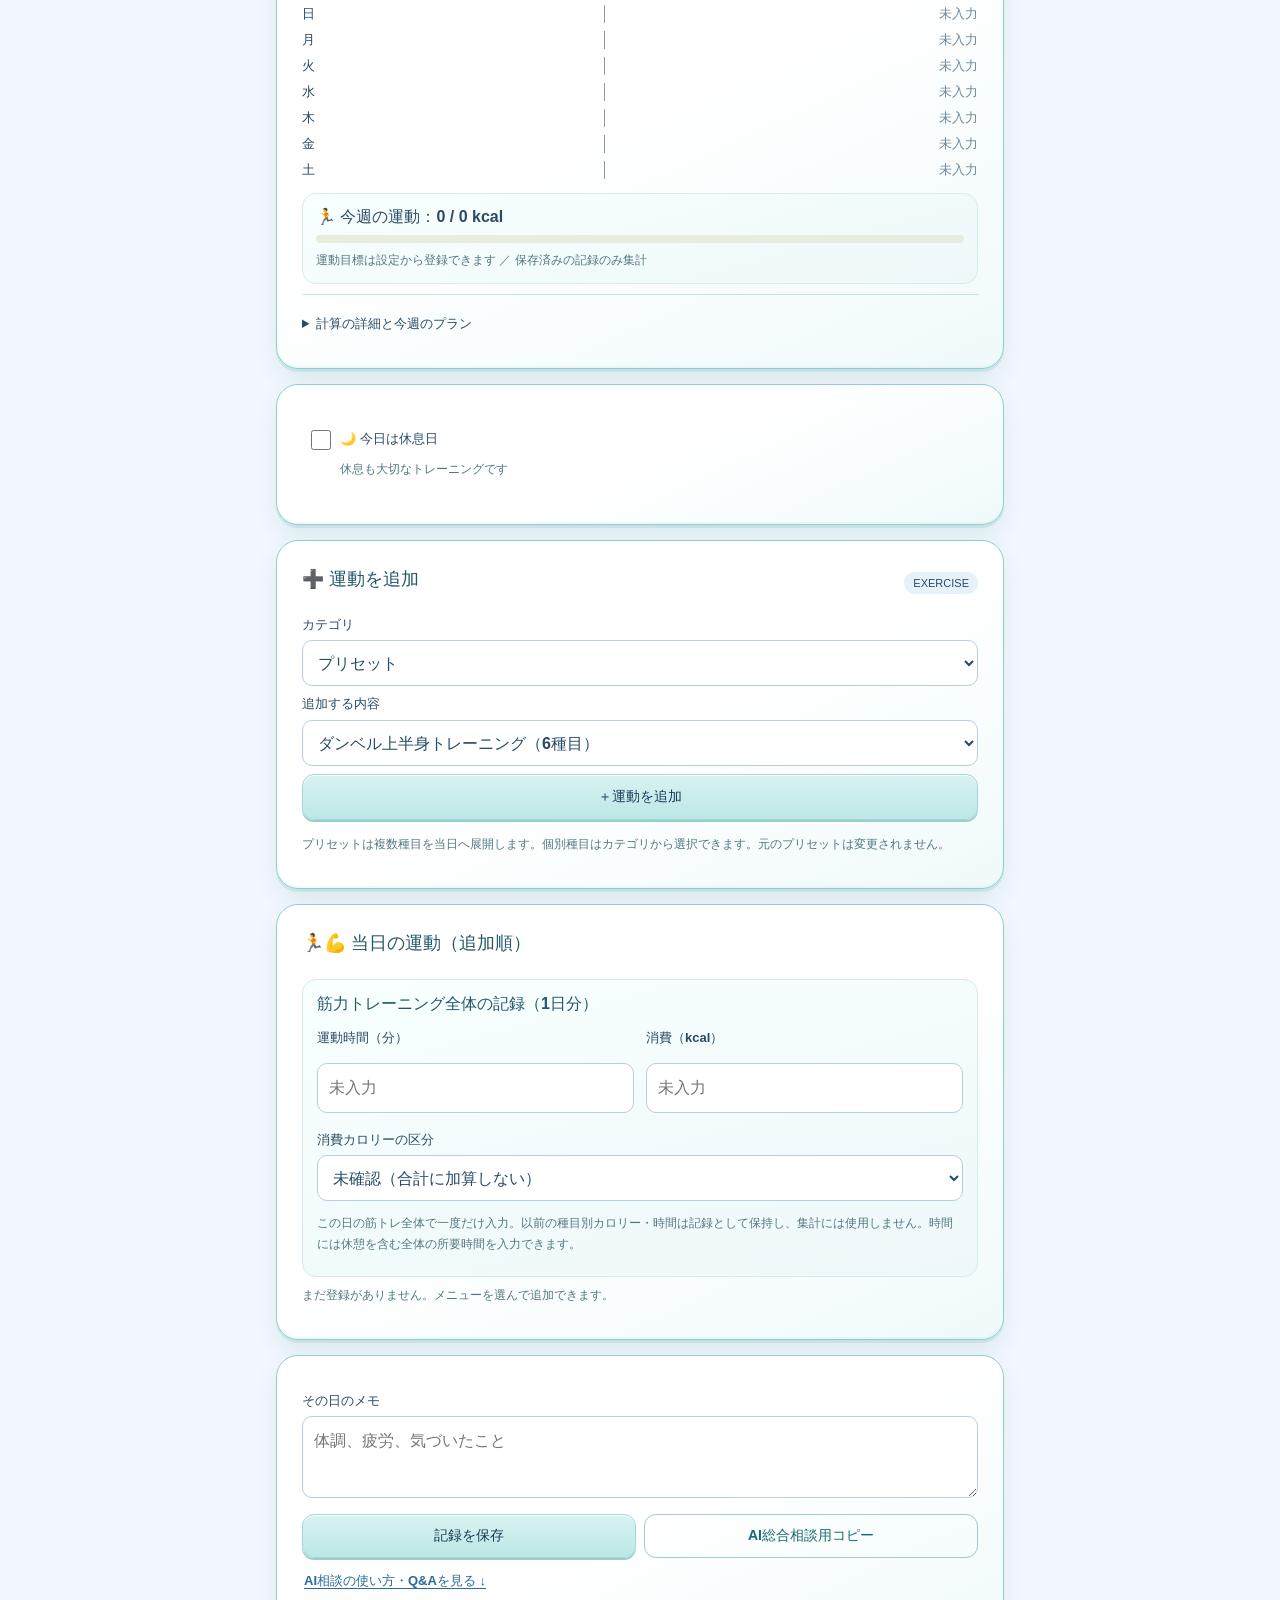
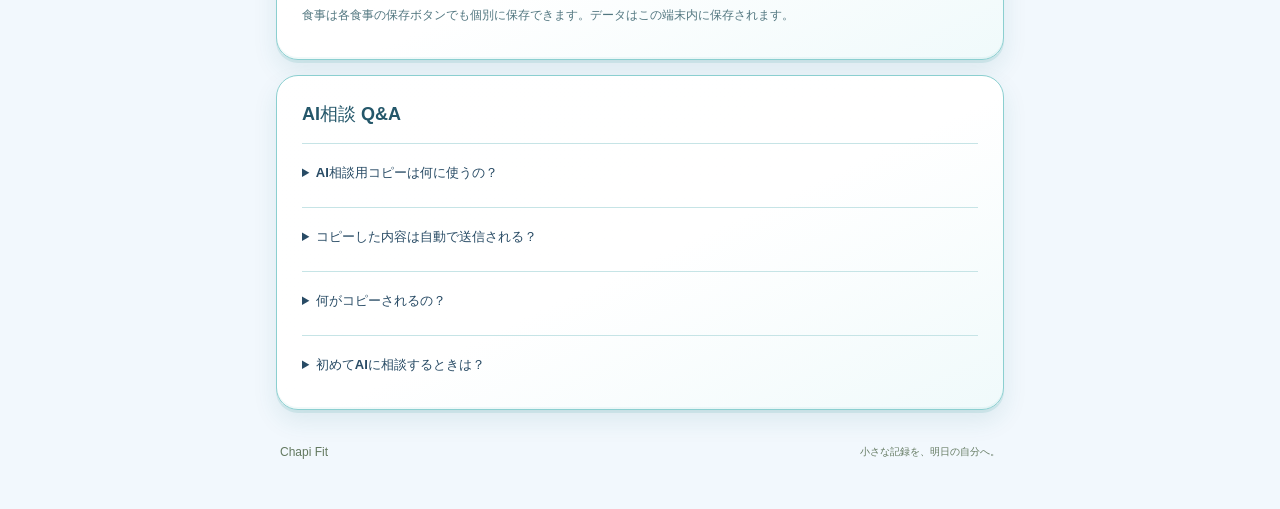
==== commit 688d54a8: "Chapi Fit v3.9 正規版" ====
--- a/index.html
+++ b/index.html
@@ -1,7 +1,7 @@
 <!doctype html>
 <!-- CHAPIFIT-V35-VERIFY-20261010: independent upload marker -->
-<html lang="ja"><head><meta charset="utf-8"><meta name="viewport" content="width=device-width,initial-scale=1,viewport-fit=cover"><meta name="theme-color" content="#F2F8FD"><meta name="apple-mobile-web-app-capable" content="yes"><meta name="apple-mobile-web-app-title" content="Chapi Fit"><meta name="apple-mobile-web-app-status-bar-style" content="default"><meta name="description" content="運動、食事、体重をひとつに。毎日の記録をやさしく続ける Chapi Fit。"><title>Chapi Fit</title><link rel="apple-touch-icon" sizes="180x180" href="./apple-touch-icon.png?v=3.5-test-1010b"><link rel="icon" type="image/png" sizes="32x32" href="./favicon-32.png?v=3.5-test-1010b"><link rel="manifest" href="./manifest.webmanifest"><link rel="stylesheet" href="./styles.css?v=3.7.0"><script defer src="./core.js?v=3.7.0"></script><script defer src="./app.js?v=3.7.0"></script><script defer src="./guide.js?v=3.5-finish-v1"></script></head>
-<body><div class="app"><header><div><p class="eyebrow">YOUR DAILY WELLNESS</p><h1><img class="brand-logo" src="./chapi-logo.png" alt="Chapi Fit"></h1></div><div class="settings-entry"><small class="build-label">v3.7 正式版候補</small><button id="openSettings" class="outline">⚙ 設定</button></div></header>
+<html lang="ja"><head><meta charset="utf-8"><meta name="viewport" content="width=device-width,initial-scale=1,viewport-fit=cover"><meta name="theme-color" content="#F2F8FD"><meta name="apple-mobile-web-app-capable" content="yes"><meta name="apple-mobile-web-app-title" content="Chapi Fit"><meta name="apple-mobile-web-app-status-bar-style" content="default"><meta name="description" content="運動、食事、体重をひとつに。毎日の記録をやさしく続ける Chapi Fit。"><title>Chapi Fit</title><link rel="apple-touch-icon" sizes="180x180" href="./apple-touch-icon.png?v=3.5-test-1010b"><link rel="icon" type="image/png" sizes="32x32" href="./favicon-32.png?v=3.5-test-1010b"><link rel="manifest" href="./manifest.webmanifest"><link rel="stylesheet" href="./styles.css?v=3.8.20-energy-labels"><script defer src="./core.js?v=3.8.20-energy-labels"></script><script defer src="./workout-records.js?v=3.8.20-energy-labels"></script><script defer src="./app.js?v=3.8.20-energy-labels"></script><script defer src="./guide.js?v=3.5-finish-v1"></script></head>
+<body><div class="app"><header><div><p class="eyebrow">YOUR DAILY WELLNESS</p><h1><img class="brand-logo" src="./chapi-logo.png" alt="Chapi Fit"></h1></div><div class="settings-entry"><small class="build-label">v3.9 正規版</small><button id="openSettings" class="outline">⚙ 設定</button></div></header>
 <nav aria-label="メインナビ"><button data-tab="record" class="active">記録</button><button data-tab="food">食事</button><button data-tab="calendar">カレンダー</button><button data-tab="progress">進捗</button><button data-tab="history">日々の記録</button><button data-tab="templates">運動メニュー</button></nav>
 <div id="notice" role="status" aria-live="polite"></div><div id="fatal" class="warning hidden"></div><div id="rollover" class="warning hidden"></div>
 <main>
@@ -13,12 +13,12 @@
     <p id="mascotMessage" class="mascot-message" role="status">今日も記録ありがとう！</p>
     <button id="mascot" class="mascot" type="button" aria-label="生成くんのコメントをもう一度表示" title="生成くんのコメント"><img id="mascotArt" src="./genkun-2.png?v=3.5-test-1010b-fullbody" alt="" width="84" height="90"><span id="mascotFace" class="hidden">🤖</span><span id="mascotGrade">記録待ち</span></button>
   </div>
-  <p class="hint" style="text-align:center;margin:0">円の内訳：<span style="color:#3299bc">●</span> 食事摂取　<span style="color:#ef9b43">●</span> 運動で差引　<span style="color:#e96b78">●</span> 摂取超過</p><div class="energy-dashboard">
-    <div class="energy-metric energy-intake"><span class="energy-metric-label">摂取</span><strong id="intakeValue">—</strong><span class="energy-unit">kcal</span></div>
-    <div class="energy-donut" id="energyDonut" role="img" aria-label="カロリー収支は未算出">
-      <div class="energy-donut-center"><span class="energy-center-label">収支</span><strong id="balanceValue">—</strong><span class="energy-unit">kcal</span><small id="balanceStatus">未算出</small></div>
-    </div>
-    <div class="energy-metric energy-burn"><span class="energy-metric-label">消費</span><strong id="totalEnergy">—</strong><span class="energy-unit">kcal</span></div>
+  <p class="hint" style="text-align:center;margin:0"><span id="energyLegendBalance" class="hidden"><span style="color:#3299bc">●</span> 食事摂取　<span style="color:#ef9b43">●</span> 運動で差引　<span style="color:#e96b78">●</span> 摂取超過</span><span id="energyLegendTarget"><span style="color:#3299bc">●</span> 食事摂取　<span style="color:#ef9b43">●</span> 運動で差引　<span style="color:#e96b78">●</span> 目標超過</span></p><div class="energy-dashboard">
+    <div class="energy-metric-stack"><div class="energy-metric energy-intake"><span class="energy-metric-label">摂取カロリー</span><strong id="intakeValue">—</strong><span class="energy-unit">kcal</span></div><div class="energy-metric energy-exercise"><span class="energy-metric-label">運動消費カロリー</span><strong id="energyExerciseMain">—</strong><span class="energy-unit">kcal</span></div></div>
+    <div class="energy-donut-column"><div class="energy-donut" id="energyDonut" role="button" tabindex="0" aria-label="グラフをタップして表示を切り替え">
+      <div class="energy-donut-center"><span class="energy-center-label" id="energyCenterLabel">収支</span><strong id="balanceValue">—</strong><span class="energy-unit">kcal</span><small id="balanceStatus">未算出</small></div>
+    </div><p id="energySwitchHint" class="energy-switch-hint">グラフをタップで食事目標に切り替え</p></div>
+    <div class="energy-metric-stack"><div class="energy-metric energy-burn"><span class="energy-metric-label">生活消費カロリー</span><strong id="totalEnergy">—</strong><span class="energy-unit">kcal</span></div><div class="energy-metric energy-goal"><span class="energy-metric-label">目標摂取カロリー</span><strong id="energyTargetMain">—</strong><span class="energy-unit">kcal</span></div></div>
   </div>
   <div class="energy-breakdown-grid"><div><span>基礎代謝</span><b id="energyBmr">—</b><small>kcal</small></div><div><span>運動追加</span><b id="energyExercise">—</b><small>kcal</small><small id="energyExerciseNote" class="energy-watch-note"></small></div><div><span>日常活動</span><b id="energyActivity">—</b><small>kcal</small></div></div>
   <div class="watch-control"><div class="row"><div><strong>⌚ スマートウォッチ計測</strong><p class="hint">表示されている消費カロリーの種類を選択</p></div><label class="watch-switch"><input id="watchEnabled" type="checkbox" role="switch" aria-label="スマートウォッチ計測を使用"><span class="watch-track"></span></label></div><div id="watchInputRow" class="hidden"><label>計測値の種類<select id="watchMode"><option value="total">1日の総消費カロリー</option><option value="active">アクティブ消費カロリー</option></select></label><label><span id="watchKcalLabel">1日の総消費カロリー（kcal）</span><input id="watchTotalKcal" type="number" min="1" step="1" inputmode="numeric" placeholder="例：2490"></label></div><p id="watchHint" class="hint"></p></div>
@@ -28,14 +28,13 @@
 </div>
 
 <div class="card" id="weeklyCard"><p class="eyebrow">WEEKLY BALANCE</p><h2 id="weekHeading">今週のカロリー収支目標</h2><p id="weekDates" class="hint"></p><div id="weekTarget" class="big"></div><div id="weekSummary"></div><div id="weekBars" class="week-bars" aria-label="曜日別カロリー収支"></div><div id="weeklyExerciseSummary" class="soft"></div><details><summary>計算の詳細と今週のプラン</summary><p id="weekDaily" class="hint"></p><p id="weekIntakeAllowance" class="hint" aria-live="polite"></p><div id="weekExercisePlan" class="soft"></div><p id="weekWarning" class="hint"></p></details></div>
-<div class="card"><label class="check rest-toggle"><input type="checkbox" id="restDay">🌙 今日は休息日 <small>休息も大切なトレーニングです</small></label></div><div class="card"><div class="section-head"><h2>🏃 有酸素運動</h2><span class="badge">CARDIO</span></div><div class="add-row"><label class="sr-only" for="cardioPicker">有酸素メニュー</label><select id="cardioPicker"></select><button id="addCardioSession">＋追加</button></div><div id="cardioSessions"></div></div>
-<div class="card"><div class="section-head"><h2>💪 筋力トレーニング</h2><span class="badge">STRENGTH</span></div><div class="add-row"><label class="sr-only" for="strengthPicker">筋トレメニュー</label><select id="strengthPicker"></select><button id="addStrengthSession">＋追加</button></div><div class="strength-total"><h3>筋力トレーニング全体の記録（1日分）</h3><div class="two strength-total-fields"><label>運動時間（分）<input id="strengthTotalMinutes" type="number" inputmode="decimal" min="0" step="0.1" placeholder="未入力"></label><label>消費（kcal）<input id="strengthTotalKcal" type="number" inputmode="decimal" min="0" step="1" placeholder="未入力"></label></div><label>消費カロリーの区分<select id="strengthTotalType"><option value="unknown">未確認（合計に加算しない）</option><option value="net">正味消費（安静時分を含まない）</option><option value="gross">総消費（安静時分を含む）</option></select></label><p class="hint">この日の筋トレ全体で一度だけ入力。以前の種目別カロリー・時間は記録として保持し、集計には使用しません。時間には休憩を含む全体の所要時間を入力できます。</p></div><div id="strengthSessions"></div></div>
+<div class="card"><label class="check rest-toggle"><input type="checkbox" id="restDay">🌙 今日は休息日 <small>休息も大切なトレーニングです</small></label></div><div class="card"><div class="section-head"><h2>➕ 運動を追加</h2><span class="badge">EXERCISE</span></div><div class="add-row"><label>カテゴリ<select id="exerciseCategory"></select></label><label>追加する内容<select id="exercisePicker"></select></label><button id="addExercise">＋運動を追加</button></div><p class="hint">プリセットは複数種目を当日へ展開します。個別種目はカテゴリから選択できます。元のプリセットは変更されません。</p></div><div id="cardioSessions" class="hidden"></div><div class="card"><div class="section-head"><h2>🏃💪 当日の運動（追加順）</h2></div><div class="strength-total"><h3>筋力トレーニング全体の記録（1日分）</h3><div class="two strength-total-fields"><label>運動時間（分）<input id="strengthTotalMinutes" type="number" inputmode="decimal" min="0" step="0.1" placeholder="未入力"></label><label>消費（kcal）<input id="strengthTotalKcal" type="number" inputmode="decimal" min="0" step="1" placeholder="未入力"></label></div><label>消費カロリーの区分<select id="strengthTotalType"><option value="unknown">未確認（合計に加算しない）</option><option value="net">正味消費（安静時分を含まない）</option><option value="gross">総消費（安静時分を含む）</option></select></label><p class="hint">この日の筋トレ全体で一度だけ入力。以前の種目別カロリー・時間は記録として保持し、集計には使用しません。時間には休憩を含む全体の所要時間を入力できます。</p></div><div id="strengthSessions"></div></div>
 <div class="card"><label>その日のメモ<textarea id="daynote" placeholder="体調、疲労、気づいたこと"></textarea></label><div class="actions"><button id="saveDay">記録を保存</button><button id="copyDay" class="outline">AI総合相談用コピー</button></div><a class="faq-shortcut" href="#aiFaq">AI相談の使い方・Q&amp;Aを見る ↓</a><p class="hint">食事は各食事の保存ボタンでも個別に保存できます。データはこの端末内に保存されます。</p></div><div class="card" id="aiFaq"><h2>AI相談 Q&amp;A</h2><details><summary>AI相談用コピーは何に使うの？</summary><p class="hint">記録内容をコピーして、ChatGPTなどのAIに貼り付け、食事や運動の相談に利用できます。</p></details><details><summary>コピーした内容は自動で送信される？</summary><p class="hint">いいえ。端末のクリップボードにコピーするだけです。貼り付け・送信は自分で行ってください。個人情報が含まれていないか確認しましょう。</p></details><details><summary>何がコピーされるの？</summary><p class="hint">選択した日の体重、食事とPFC、運動、推定消費カロリー、収支、メモなど、入力済みの記録です。未入力の項目は未記録として扱います。</p></details><details><summary>初めてAIに相談するときは？</summary><p class="hint">最初に「以下はChapi Fitで記録した運動・食事データです。未入力値を推測で補わず、推定値は概算として扱い、健康的な範囲で改善点を教えてください」と添えると伝わりやすくなります。</p></details></div></section>
 <section id="food" class="page hidden"><div class="card"><p class="eyebrow">DAILY NUTRITION</p><div class="row"><h2>食事の記録</h2><span id="foodDate" class="badge"></span></div><div id="foodSummary" class="two"></div><p class="hint auto-save-status" role="status" aria-live="polite">自動保存：準備中</p><div class="actions food-report-action"><button id="copyFood" type="button" class="outline">AI食事相談用コピー</button></div><p class="hint">食事の実績は入力値を合計します。PFCから実績カロリーを逆算しません。空欄は未記録、0は入力済みとして扱います。</p></div><div class="card ai-food-card"><details id="aiFoodDetails"><summary class="ai-food-summary"><span class="ai-food-copy"><b>🍱 AIで食事を計算・取り込み</b><small>写真や文章からカロリー・PFCをかんたん計算</small></span><span class="ai-food-open">AI相談を開く</span></summary><div class="ai-food-body"><p class="hint">食事を文章で入力するか、写真をお手持ちのAIアプリに添付して栄養を推定します。依頼文・写真は自動送信されず、AI取り込みは「反映・保存」を押した時点で対象の食事を保存します。</p><label>対象の食事<select id="aiMealSelect"><option value="breakfast">朝食</option><option value="lunch">昼食</option><option value="dinner">夕食</option><option value="snack">間食</option></select></label><label>食べたもの・分量<textarea id="aiDescription" rows="4" placeholder="例：ご飯200g、鶏もも肉220g。写真だけで依頼する場合は空欄でもOK"></textarea></label><button id="aiCopyRequest" type="button" class="outline">AI計算の依頼文をコピー</button><label>AIから返されたJSON<textarea id="aiResult" rows="5" placeholder='{"format":"chapi-food-v1","items":[...]}'></textarea></label><div class="ai-json-actions"><button id="aiParse" type="button" class="outline">取り込み内容を確認</button><button id="aiClear" type="button" class="outline">JSONをクリア</button><button id="aiDiscard" type="button" class="outline">確認を破棄</button></div><button id="aiAcceptTop" type="button" disabled>確認した内訳を食事欄に反映・保存</button><div id="aiPreview" aria-live="polite"></div><button id="aiAccept" type="button" disabled>確認した内訳を食事欄に反映・保存</button><p class="hint">推定値には誤差があります。食品別内訳は保存後も編集可能。栄養素の一部が不明な場合は空欄として保持します。</p></div></details></div><div class="card"><div id="foodInputs"></div><label class="check hidden"><input id="foodComplete" type="checkbox">この日の食事入力が完了した</label><p class="hint">食べなかった食事は0 kcal、まだ記録していない食事は空欄にしてください。</p><div class="actions hidden"><button id="saveFood">この日を保存</button></div></div></section>
 <section id="calendar" class="page hidden"><div class="card"><div class="row"><button id="prevMonth" class="outline" aria-label="前の月">‹</button><h2 id="calendarMonth"></h2><button id="nextMonth" class="outline" aria-label="次の月">›</button></div><div id="calendarGrid" class="calendar"></div><p class="hint"><span class="negative">青：カロリー収支がマイナス（消費超過）</span><br><span class="positive">赤：カロリー収支がプラス（摂取超過）</span><br>±0：中立 ／ —：未算出 ／ *：暫定<br>💪 筋トレ　🏃‍♀️ 有酸素　🌙 休息日　🍽️ 食事登録済み</p></div><div class="card" id="monthlyBalanceCard"><h2>月間カロリー収支</h2><div id="monthlyBalanceSummary" aria-live="polite"></div></div><div class="card" id="calendarDetail"><h2>日付を選ぶと詳細を表示します</h2></div></section>
 <section id="progress" class="page hidden"><div class="card"><p class="eyebrow">YOUR PROGRESS</p><h2>進捗グラフ</h2><div class="segmented"><button id="weightGraphTab" class="active">体重推移</button><button id="balanceGraphTab">カロリー収支</button></div><div id="weightGraphControls" class="row wrap"><label>期間<select id="graphPeriod"><option value="week">1週間</option><option value="1">1か月</option><option value="3">3か月</option><option value="6">6か月</option><option value="12">12か月</option><option value="all">全期間</option></select></label><label class="check"><input id="showAverage" type="checkbox" checked>7日移動平均</label></div><div id="balanceGraphControls" class="row wrap hidden"><label>期間<select id="balancePeriod"><option value="week">1週間</option><option value="30">30日</option><option value="90">90日</option></select></label><button id="prevWeek" class="outline">前へ</button><span id="graphWeekLabel"></span><button id="nextWeek" class="outline">次へ</button></div><div id="graph" class="chart"></div><div id="graphDetail" class="hint" aria-live="polite">点や棒をタップすると詳細が表示されます。</div><p id="graphNote" class="hint"></p></div><div class="card"><h2>累積カロリー収支</h2><p class="hint">記録のある日だけを累積。−7,200 kcalは体脂肪約1 kg相当の参考値であり、実際の減量を保証しません。</p><div id="cumulativeMilestone" class="milestone-message hidden" aria-live="polite"></div><div id="cumulativeGraph" class="chart"></div><div id="cumulativeDetail" class="hint" aria-live="polite">線上の点をタップすると日付と累積収支を表示します。</div><p id="cumulativeNote" class="hint"></p></div><div class="card"><h2>月間の体重目標</h2><div id="monthlyGoals"></div></div></section>
 <section id="history" class="page hidden"><div class="card"><h2>日々の記録</h2><p class="hint">日付をタップすると食事・PFC・運動の詳細を確認できます。</p><div id="historyList"></div></div></section>
-<section id="templates" class="page hidden"><div class="card"><h2>運動メニューの登録・編集</h2><p class="hint">よく行う筋トレや有酸素運動をセットにして登録できます。登録したメニューは「記録」画面から呼び出せます。メニューを変更しても、過去に保存した運動記録は変わりません。</p></div><div class="card"><h2>登録済みの運動メニュー</h2><button id="newTemplate">＋ 新しい運動メニューを作成</button><div id="templateList"></div></div><div id="templateEditor" class="card hidden"><h2>メニューを編集</h2><label>メニュー名<input id="templateName"></label><div id="templateItems"></div><div class="actions"><button id="newStrengthItem" class="outline">＋筋トレ</button><button id="newCardioItem" class="outline">＋有酸素</button></div><div class="actions"><button id="saveTemplate">メニューを保存</button><button id="cancelTemplate" class="outline">キャンセル</button></div></div></section>
+<section id="templates" class="page hidden"><div class="card"><h2>運動メニューの登録・編集</h2><p class="hint">よく行う筋トレや有酸素運動をセットにして登録できます。登録したメニューは「記録」画面から呼び出せます。メニューを変更しても、過去に保存した運動記録は変わりません。</p></div><div class="card"><h2>種目ライブラリ（v3.8 テスト）</h2><p class="hint">種目名・記録方式・部位・説明を登録・編集できます。不要な種目は完全削除できます。過去の記録は保持します。</p><p id="exerciseLibraryWarning" class="hint"></p><div class="actions"><button id="newLibraryExercise">＋ 種目を新規登録</button><label class="check"><input type="checkbox" id="showArchivedExercises"> アーカイブ済みを表示</label></div><div id="exerciseLibraryEditor" class="template-card hidden"><h3 id="exerciseLibraryEditorTitle">種目を登録</h3><div id="exerciseLibraryForm" class="library-form"></div></div><div id="exerciseLibraryList"></div></div><div class="card"><h2>登録済みの運動メニュー</h2><button id="newTemplate">＋ 新しい運動メニューを作成</button><div id="templateList"></div></div><div id="templateEditor" class="card hidden"><h2>メニューを編集</h2><label>メニュー名<input id="templateName"></label><div id="templateExercisePicker" class="template-card hidden"></div><div id="templateItems"></div><div class="actions"><button id="newStrengthItem" class="outline">＋筋トレ</button><button id="newCardioItem" class="outline">＋有酸素</button></div><div class="actions"><button id="saveTemplate">メニューを保存</button><button id="cancelTemplate" class="outline">キャンセル</button></div></div></section>
 <section id="settings" class="page hidden"><div class="card" data-settings="profile"><p class="eyebrow">PERSONAL SETTINGS</p><h2>プロフィール</h2><div class="two"><label>身長（cm）<input id="profileHeight" type="number" inputmode="decimal" min="80" max="250" step="0.1"></label><label>生年月日<input id="profileBirth" type="date"></label></div><label>計算式の性別区分<select id="profileSex"><option value="">選択してください</option><option value="male">男性</option><option value="female">女性</option></select></label><label class="check"><input id="specialCondition" type="checkbox">妊娠・授乳中、治療中などで個別の栄養管理が必要</label><p class="hint">自動提案は一般的な成人向けです。18歳未満には代謝・食事目標の自動計算を行いません。個別管理が必要な場合は専門家と設定してください。</p><h3>通常生活の活動レベル</h3><p class="hint">アプリに個別登録する運動を除いた普段の活動量で選んでください。歩数・時間は選択のための参考例で、厳密な基準ではありません。</p><div id="activityChoices"></div><p id="activityMigration" class="warning hidden">旧版の活動係数には運動を含む可能性があります。生活活動レベルを選び直して保存してください。旧設定値は保持しています。</p><button id="saveProfile">プロフィールを保存</button></div>
 <div class="card" data-settings="goal"><h2>体重目標と期間</h2><div class="two"><label>開始体重（kg）<input id="goalCurrent" type="number" inputmode="decimal" min="1" max="500" step="0.1"></label><label>目標体重（kg）<input id="goalTarget" type="number" inputmode="decimal" min="1" max="500" step="0.1"></label></div><label>期間（1〜60か月）</label><div class="row"><button id="monthsMinus" class="outline" aria-label="1か月減らす">−</button><input id="goalMonths" type="number" min="1" max="60" step="1" value="12" aria-label="期間（月）"><span>か月</span><button id="monthsPlus" class="outline" aria-label="1か月増やす">＋</button></div><input id="goalMonthsRange" type="range" min="1" max="60" step="1" value="12" aria-label="期間スライダー"><div class="exercise-goal-settings"><h3>週間運動目標と食事の調整</h3><label>週間運動消費カロリー目標（正味・kcal / 週）<input id="goalExerciseWeekly" type="number" inputmode="numeric" min="0" max="10000" step="50" value="0"></label><input id="goalExerciseRange" type="range" min="0" max="5000" step="50" value="0" aria-label="週間運動消費カロリー目標スライダー"><p class="hint">運動は週間目標で管理し、日割り目安も小さく表示します。消費量の推定誤差を考慮し、食事目標への反映は運動計画の70％に抑えます。計画値を実際の運動記録として加算することはありません。</p></div><div id="goalPreview" class="soft"></div><p class="hint">体重1 kg＝約7,700 kcalの単純換算です。長期の代謝変化や水分変動は反映せず、実際の変化とは一致しません。目標は今日から適用し、過去の目標履歴を残します。</p><button id="saveGoal">体重目標を保存</button><button id="useGoalCalories" class="outline">参考カロリーを食事目標へ反映</button><p class="hint">食事目標は自動で上書きしません。反映後も「食事目標を保存」が必要です。</p></div>
 <div class="card" data-settings="targets"><h2>食事目標・PFC配分</h2><label>目的別の初期提案<select id="purpose"><option value="maintain">健康維持</option><option value="loss">減量重視</option><option value="retain">筋肉維持＋減量</option><option value="gain">筋肉増量</option><option value="custom">カスタム</option></select></label><button id="suggestTargets" class="outline">おすすめ値を確認</button><div id="suggestionBox" class="soft hidden"></div><label>摂取カロリー目標（kcal / 日）<input id="targetKcal" type="number" inputmode="decimal" min="1" max="10000" step="1"></label><div class="row wrap"><label>入力・表示単位<select id="macroMode"><option value="g">g</option><option value="percent">%</option></select></label><button id="unlockAll" class="outline">鍵をすべて解除</button></div><div id="macroControls"></div><p id="macroMessage" class="warning hidden" role="status"></p><p id="macroSummary" class="hint"></p><button id="saveTargets">食事目標を保存</button><details><summary>提案ロジックと計算の前提</summary><p class="hint">P=4 kcal/g、F=9 kcal/g、C=4 kcal/gで目標だけを配分します。鍵はg値を固定し、残りの栄養素だけで調整します。表示丸め前の値を保存します。</p><p class="hint">初期提案は通常生活消費を基準に、維持100%／減量85%／筋肉維持＋減量90%／増量105%。自動提案の下限は1,500 kcal（万人の安全基準ではなく本アプリの保守的な制限）。記録した運動分は日々変わるため提案に固定加算しません。</p><p class="hint">Pは目的・直近28日の筋トレ記録に応じ参照体重×1.0〜1.8 g。参照体重は現在・目標体重を考慮しBMI 25相当を上限にします（アプリ独自の過大提案防止）。Fはエネルギー25%または参照体重×0.6 gの多い方、残りをCへ。減量を伴う低体重には自動提案しません。「理想比率」や医学的処方ではありません。</p><p class="hint"><a href="https://pubmed.ncbi.nlm.nih.gov/28642676/" target="_blank" rel="noopener">ISSN：運動者のたんぱく質</a> ／ <a href="https://www.canada.ca/en/health-canada/services/food-nutrition/healthy-eating/dietary-reference-intakes/tables/reference-values-macronutrients.html" target="_blank" rel="noopener">Health Canada：栄養素の参考範囲</a> ／ <a href="https://www.niddk.nih.gov/research-funding/at-niddk/labs-branches/laboratory-biological-modeling/integrative-physiology-section/research/body-weight-planner" target="_blank" rel="noopener">NIDDK：体重変化と動的モデル</a></p></details></div>
--- a/styles.css
+++ b/styles.css
@@ -374,3 +374,51 @@
 @media(max-width:420px){.round-entry.bodyweight-round{grid-template-columns:minmax(0,1fr) auto auto}}
 \n.save-failed{color:#b92b2b;font-weight:700}\n
 .settings-entry{display:flex;flex-direction:column;align-items:center;gap:3px}.build-label{font-size:10px;color:#84929b;font-weight:400;line-height:1.2}
+
+/* v3.8.3: prevent narrow iPhone columns and vertical button text */
+.add-row{display:grid;grid-template-columns:minmax(0,1fr);gap:8px}.add-row label{min-width:0;width:100%;margin:0}.add-row select{width:100%;min-width:0}.add-row button{width:100%;white-space:normal;min-height:46px}.exercise .row{flex-wrap:wrap;justify-content:flex-start}.exercise .row h3{flex:1 1 130px}.exercise .row button{flex:0 0 auto}
+
+/* v3.8 06: circuit add/remove controls are vertically stacked, not side-by-side. */
+.circuit-round-actions{display:flex;flex-direction:column;align-items:stretch;gap:8px}
+.circuit-round-actions button{flex:none;width:100%;min-height:44px}
+
+/* v3.8.6: restore original forearm circuit row editor */
+.round-entry,.round-entry.bodyweight-round{display:grid;grid-template-columns:minmax(0,1fr) minmax(0,1fr) auto auto;gap:7px;align-items:end;max-width:none}
+.round-entry.bodyweight-round{grid-template-columns:minmax(0,1fr) auto auto}
+.round-entry .check{align-self:end;min-height:44px;display:flex;align-items:center;gap:5px}
+.round-entry button{align-self:end;min-height:44px;padding:7px 9px;flex:none}
+.circuit-add-row{display:flex;margin-top:12px}
+.circuit-add-row button{width:auto;flex:none;min-height:44px}
+@media(max-width:420px){.round-entry{grid-template-columns:minmax(0,1fr) minmax(0,1fr) auto auto;gap:5px}.round-entry.bodyweight-round{grid-template-columns:minmax(0,1fr) auto auto}.round-entry button{padding:6px 7px;font-size:13px}.round-entry .check{font-size:13px}}
+
+.library-form{display:grid;gap:14px;margin-top:12px}.library-form label{display:grid;gap:6px}.library-form input,.library-form select,.library-form textarea{width:100%;box-sizing:border-box}.library-form .actions{margin-top:6px}
+
+/* v3.8.11 Daily Energy: one original ring, four side metrics, outlined transparent goal lane. */
+.energy-metric-stack{display:flex;flex-direction:column;justify-content:space-between;align-self:stretch;min-width:0;padding:8px 0;gap:10px}
+.energy-metric-stack .energy-metric-label{font-size:clamp(10px,2.8vw,13px);white-space:nowrap}
+.energy-metric-stack .energy-metric strong{font-size:clamp(14px,4vw,26px);letter-spacing:-.65px}
+.energy-exercise{color:#28866d}.energy-goal{color:#087b83}
+@media(max-width:390px){.energy-dashboard{grid-template-columns:minmax(0,1fr) minmax(130px,1.6fr) minmax(0,1fr)}.energy-metric-stack .energy-metric strong{font-size:clamp(13px,3.6vw,17px)}}
+
+/* v3.8.12: one compact, tappable donut; guidance directly below the ring. */
+.energy-donut-column{min-width:0;display:flex;flex-direction:column;align-items:stretch;gap:2px}
+.energy-donut-column .energy-donut{width:100%;cursor:pointer;touch-action:manipulation}
+.energy-donut:focus-visible{outline:2px solid #087b83;outline-offset:2px}
+.energy-switch-hint{font-size:clamp(8px,2.35vw,11px);font-weight:600;line-height:1.3;color:#34788b;text-align:center;margin:0;white-space:nowrap;letter-spacing:-.25px}
+.energy-dashboard{align-items:center;margin-bottom:7px}
+.energy-donut-center .energy-center-label{font-size:clamp(9px,2.8vw,12px)}
+
+/* v3.8.13: group each pair vertically; preserve the existing donut width. */
+.energy-dashboard .energy-metric-stack{justify-content:center;gap:clamp(8px,2.2vw,13px);padding:0;align-self:stretch}
+.energy-dashboard .energy-metric-stack .energy-metric{display:flex;flex-direction:column;align-items:center;gap:1px}
+.energy-dashboard .energy-metric-stack .energy-metric-label{font-size:clamp(11px,2.9vw,14px);line-height:1.2}
+.energy-dashboard .energy-metric-stack .energy-metric strong{font-size:clamp(16px,4.5vw,27px);line-height:1.13;letter-spacing:-.85px;max-width:100%;font-variant-numeric:tabular-nums}
+.energy-dashboard .energy-metric-stack .energy-unit{font-size:clamp(10px,2.5vw,12px);line-height:1.15}
+@media(max-width:390px){.energy-dashboard .energy-metric-stack .energy-metric strong{font-size:clamp(14px,4vw,19px);letter-spacing:-.8px}}
+@media(max-width:350px){.energy-dashboard .energy-metric-stack .energy-metric strong{font-size:14px;letter-spacing:-.7px}.energy-dashboard .energy-metric-stack .energy-metric-label{font-size:10px}}
+
+/* v3.8.20: energy metric labels stay on one line when they fit; wrap only as needed. */
+.energy-dashboard .energy-metric-stack .energy-metric-label{
+  white-space:normal;max-width:100%;text-align:center;
+  overflow-wrap:anywhere;line-break:strict;
+}
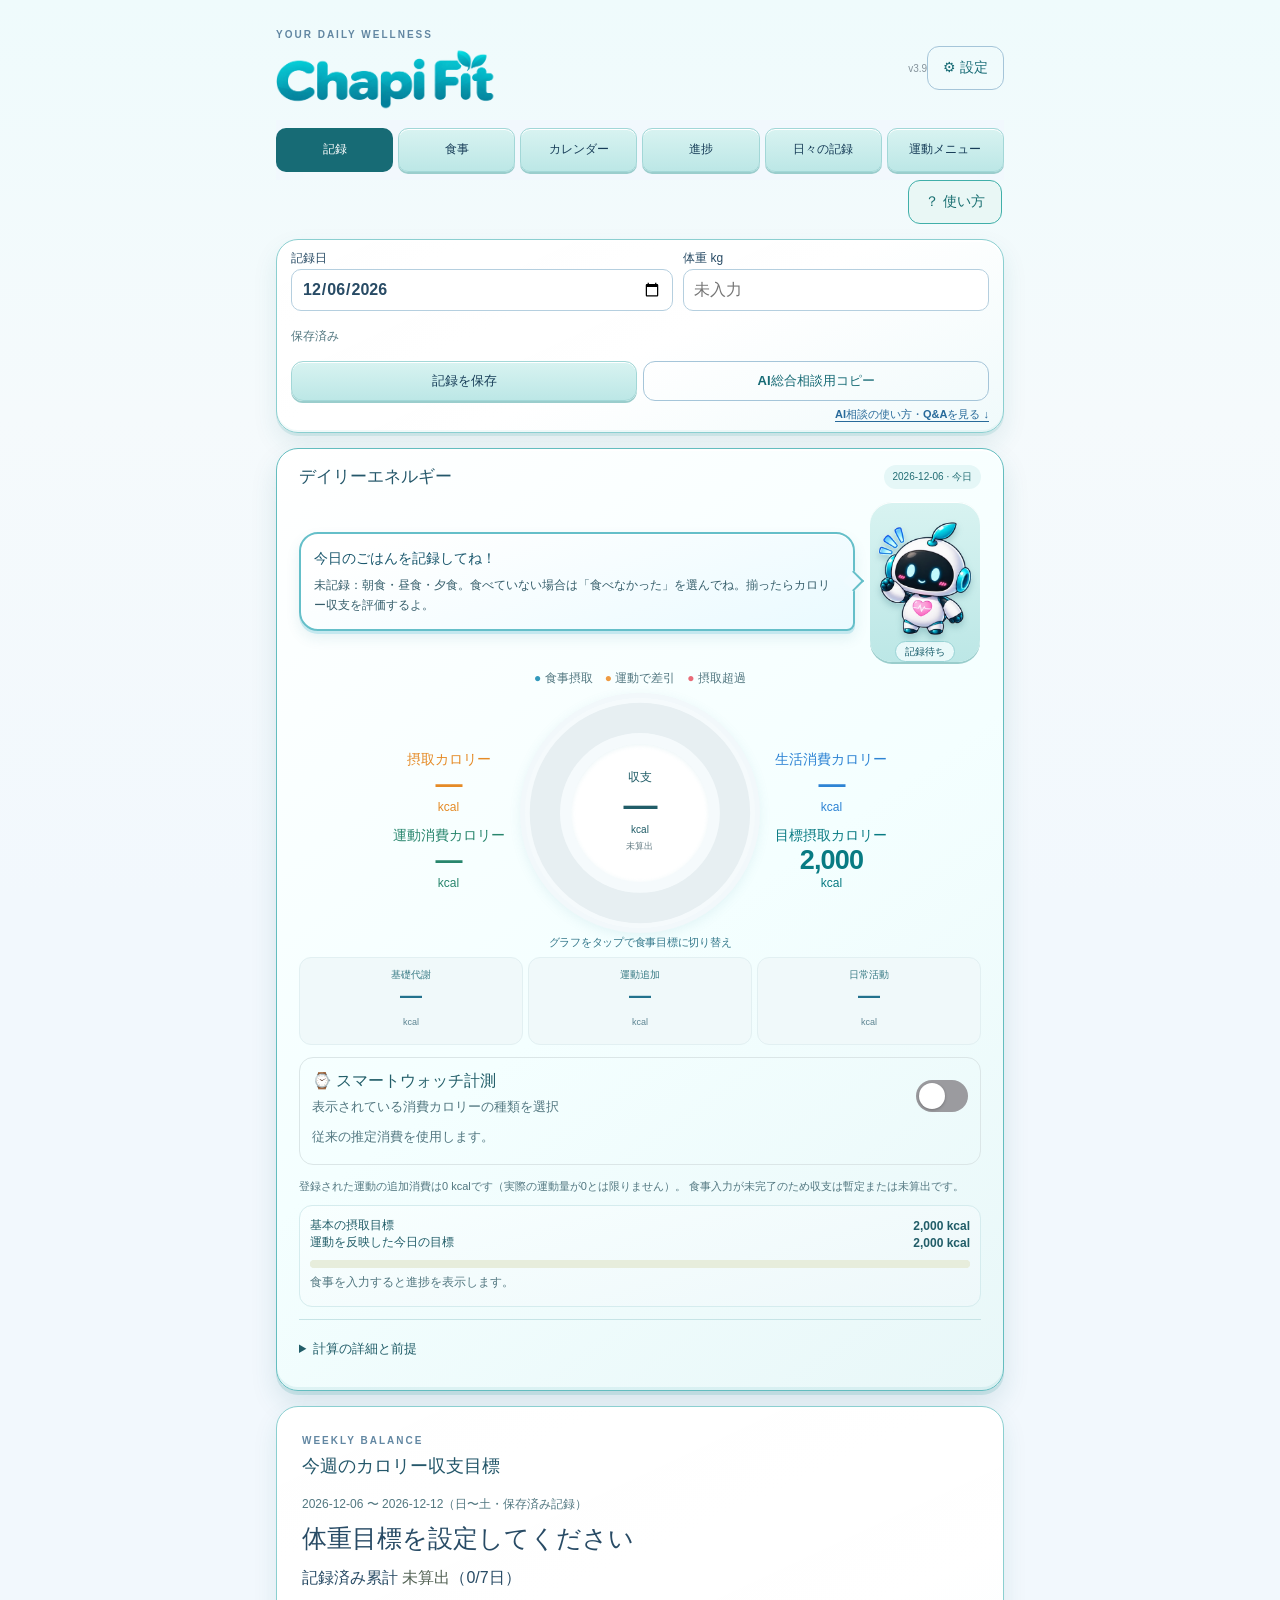
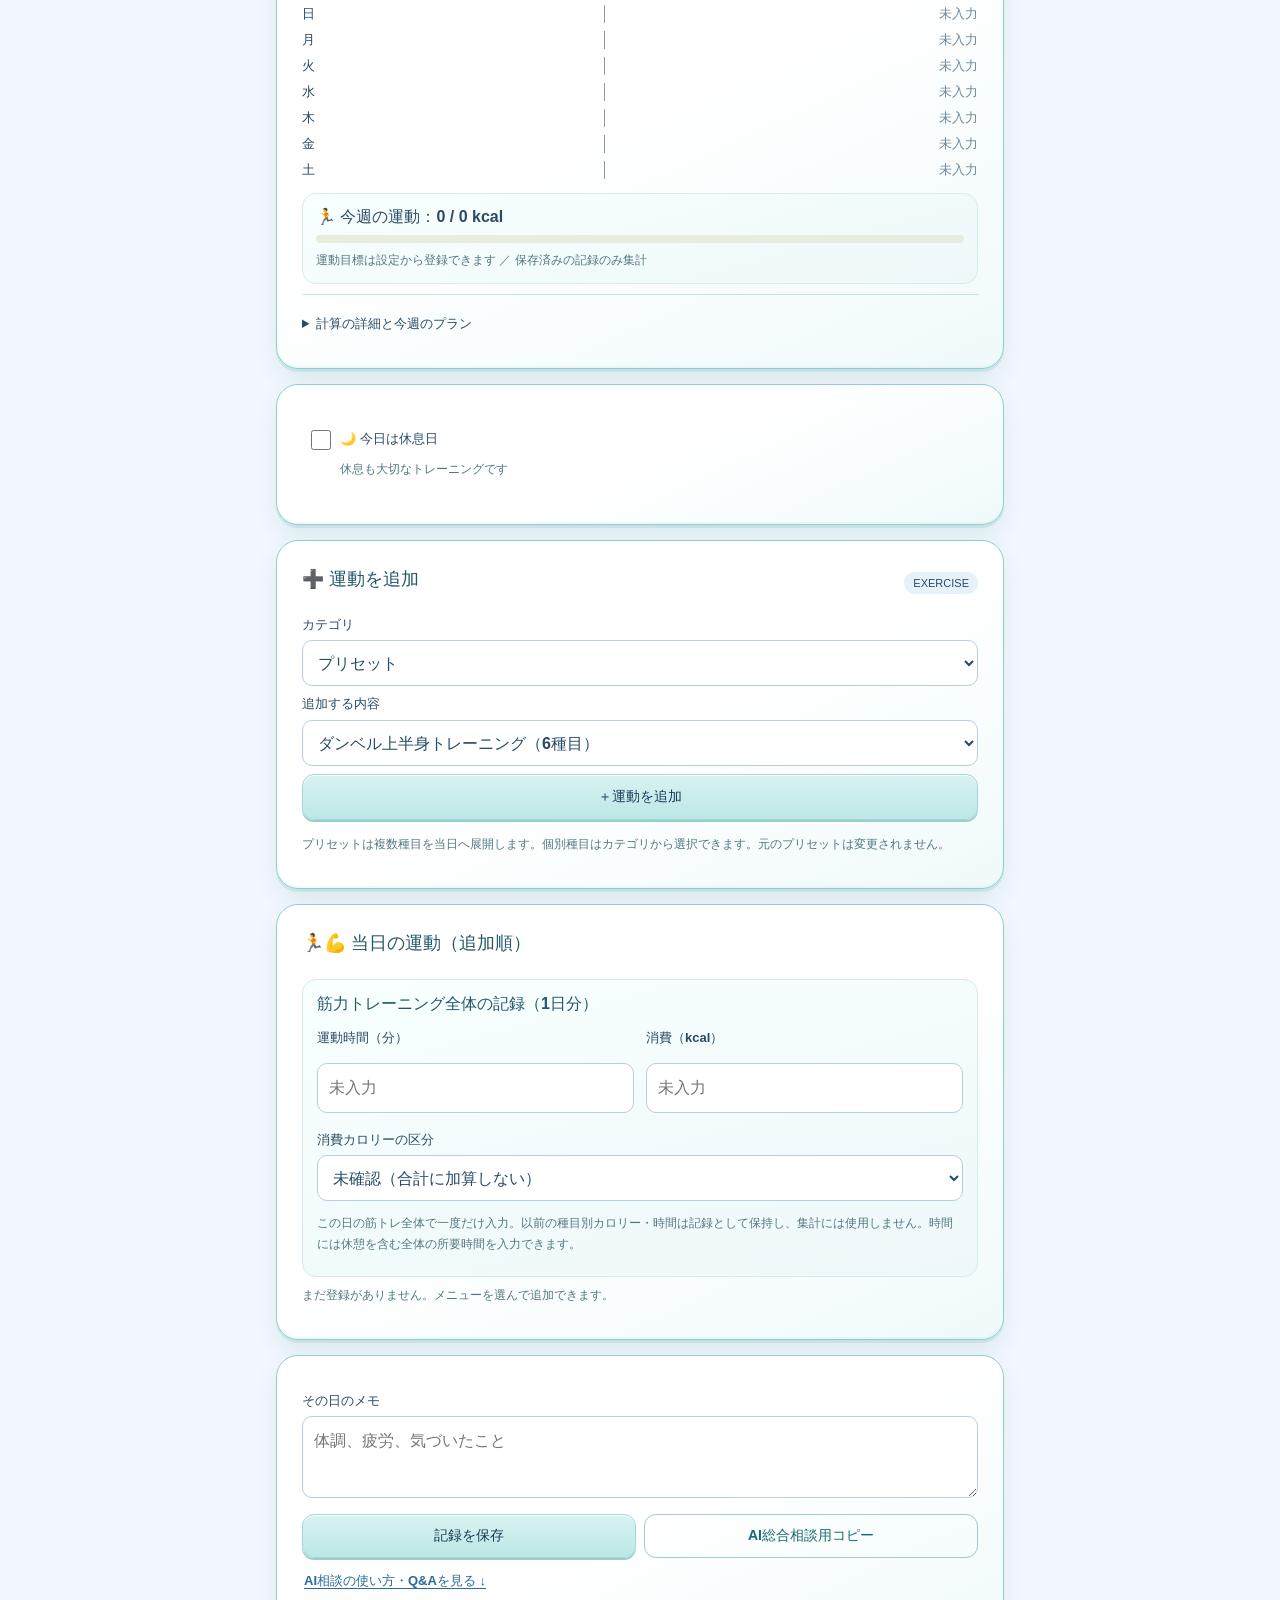
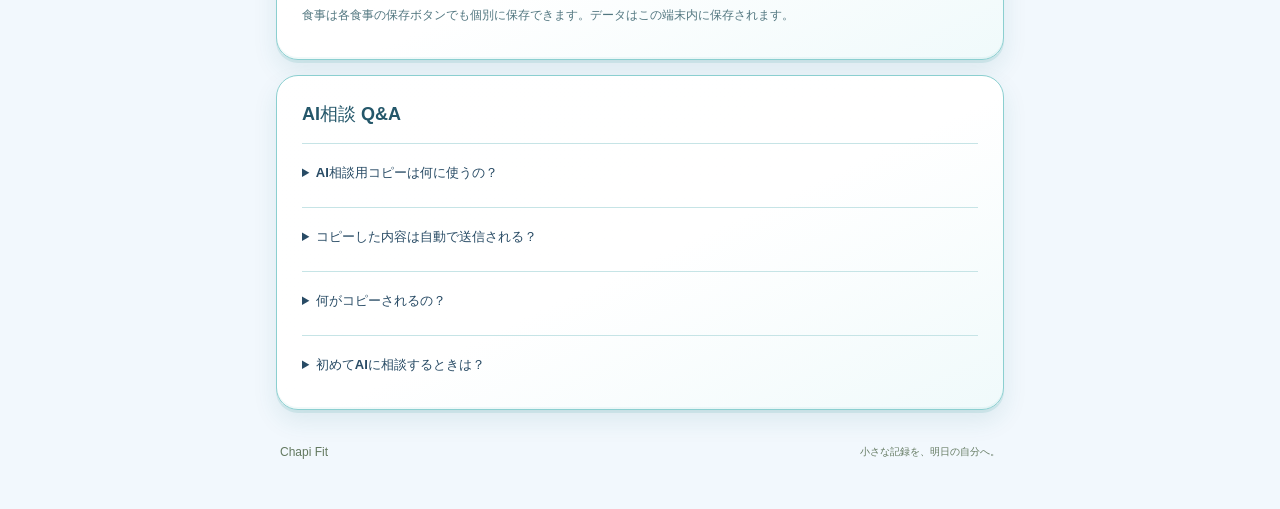
==== commit 759eff22: "Chapi Fit v3.9 正式反映" ====
--- a/index.html
+++ b/index.html
@@ -1,7 +1,7 @@
 <!doctype html>
 <!-- CHAPIFIT-V35-VERIFY-20261010: independent upload marker -->
-<html lang="ja"><head><meta charset="utf-8"><meta name="viewport" content="width=device-width,initial-scale=1,viewport-fit=cover"><meta name="theme-color" content="#F2F8FD"><meta name="apple-mobile-web-app-capable" content="yes"><meta name="apple-mobile-web-app-title" content="Chapi Fit"><meta name="apple-mobile-web-app-status-bar-style" content="default"><meta name="description" content="運動、食事、体重をひとつに。毎日の記録をやさしく続ける Chapi Fit。"><title>Chapi Fit</title><link rel="apple-touch-icon" sizes="180x180" href="./apple-touch-icon.png?v=3.5-test-1010b"><link rel="icon" type="image/png" sizes="32x32" href="./favicon-32.png?v=3.5-test-1010b"><link rel="manifest" href="./manifest.webmanifest"><link rel="stylesheet" href="./styles.css?v=3.8.20-energy-labels"><script defer src="./core.js?v=3.8.20-energy-labels"></script><script defer src="./workout-records.js?v=3.8.20-energy-labels"></script><script defer src="./app.js?v=3.8.20-energy-labels"></script><script defer src="./guide.js?v=3.5-finish-v1"></script></head>
-<body><div class="app"><header><div><p class="eyebrow">YOUR DAILY WELLNESS</p><h1><img class="brand-logo" src="./chapi-logo.png" alt="Chapi Fit"></h1></div><div class="settings-entry"><small class="build-label">v3.9 正規版</small><button id="openSettings" class="outline">⚙ 設定</button></div></header>
+<html lang="ja"><head><meta charset="utf-8"><meta name="viewport" content="width=device-width,initial-scale=1,viewport-fit=cover"><meta name="theme-color" content="#F2F8FD"><meta name="apple-mobile-web-app-capable" content="yes"><meta name="apple-mobile-web-app-title" content="Chapi Fit"><meta name="apple-mobile-web-app-status-bar-style" content="default"><meta name="description" content="運動、食事、体重をひとつに。毎日の記録をやさしく続ける Chapi Fit。"><title>Chapi Fit</title><link rel="apple-touch-icon" sizes="180x180" href="./apple-touch-icon.png?v=3.5-test-1010b"><link rel="icon" type="image/png" sizes="32x32" href="./favicon-32.png?v=3.5-test-1010b"><link rel="manifest" href="./manifest.webmanifest"><link rel="stylesheet" href="./styles.css?v=3.8.20-energy-labels"><script defer src="./core.js?v=3.9-strength07"></script><script defer src="./workout-records.js?v=3.8.20-energy-labels"></script><script defer src="./app.js?v=3.9-target-fix1"></script><script defer src="./guide.js?v=3.5-finish-v1"></script></head>
+<body><div class="app"><header><div><p class="eyebrow">YOUR DAILY WELLNESS</p><h1><img class="brand-logo" src="./chapi-logo.png" alt="Chapi Fit"></h1></div><div class="settings-entry"><small class="build-label">v3.9</small><button id="openSettings" class="outline">⚙ 設定</button></div></header>
 <nav aria-label="メインナビ"><button data-tab="record" class="active">記録</button><button data-tab="food">食事</button><button data-tab="calendar">カレンダー</button><button data-tab="progress">進捗</button><button data-tab="history">日々の記録</button><button data-tab="templates">運動メニュー</button></nav>
 <div id="notice" role="status" aria-live="polite"></div><div id="fatal" class="warning hidden"></div><div id="rollover" class="warning hidden"></div>
 <main>
